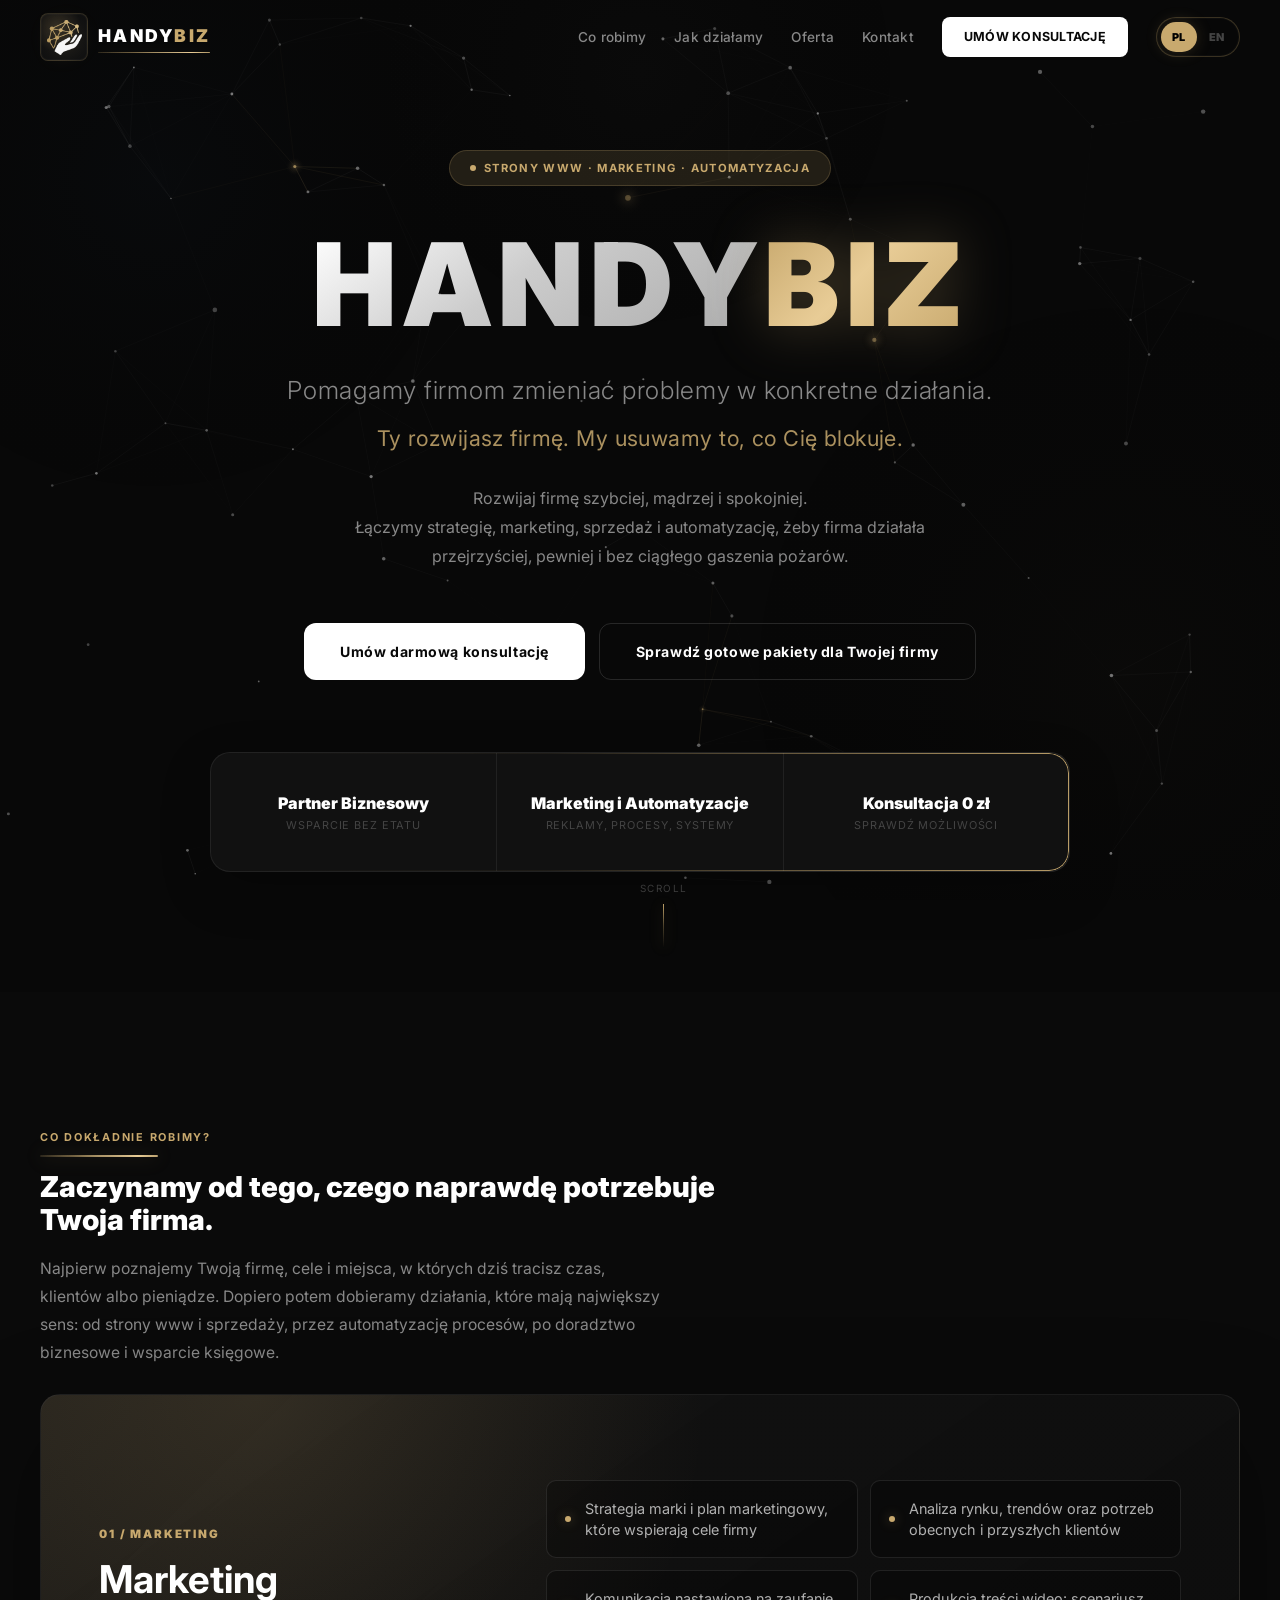
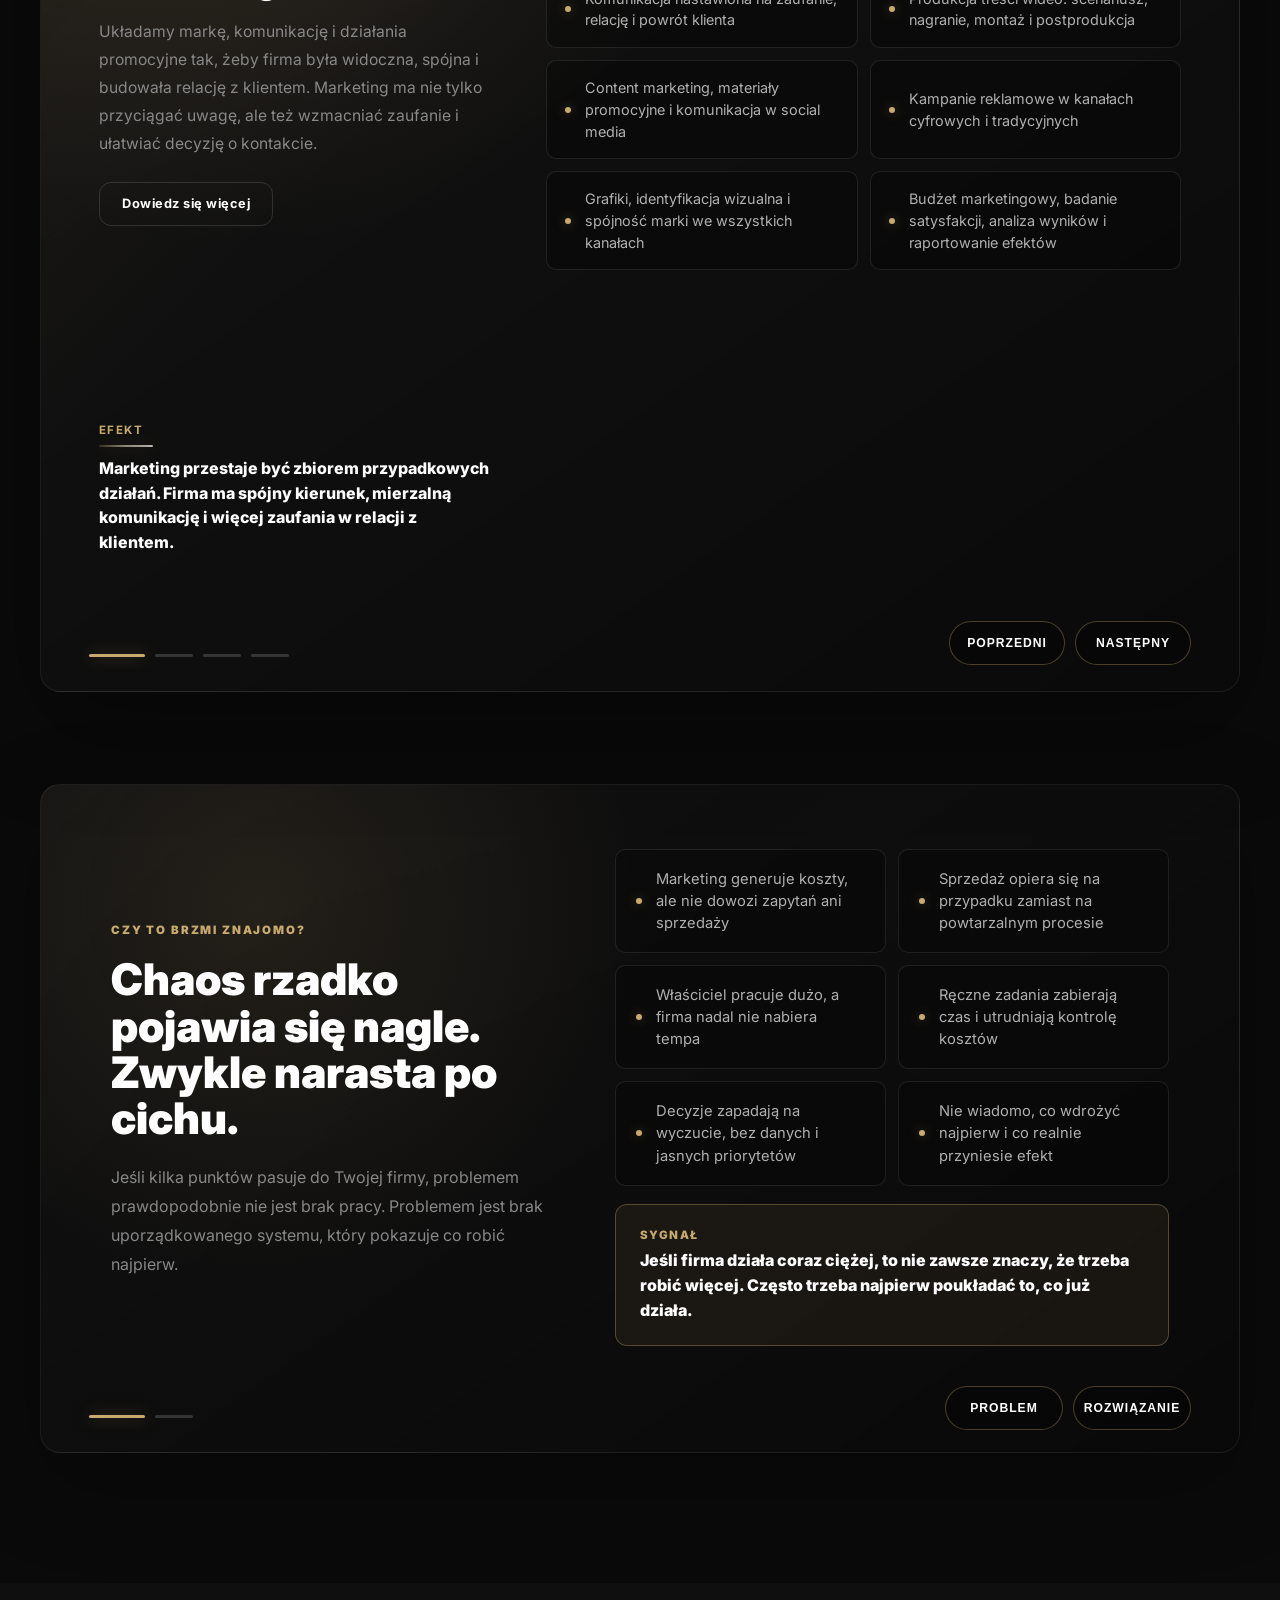
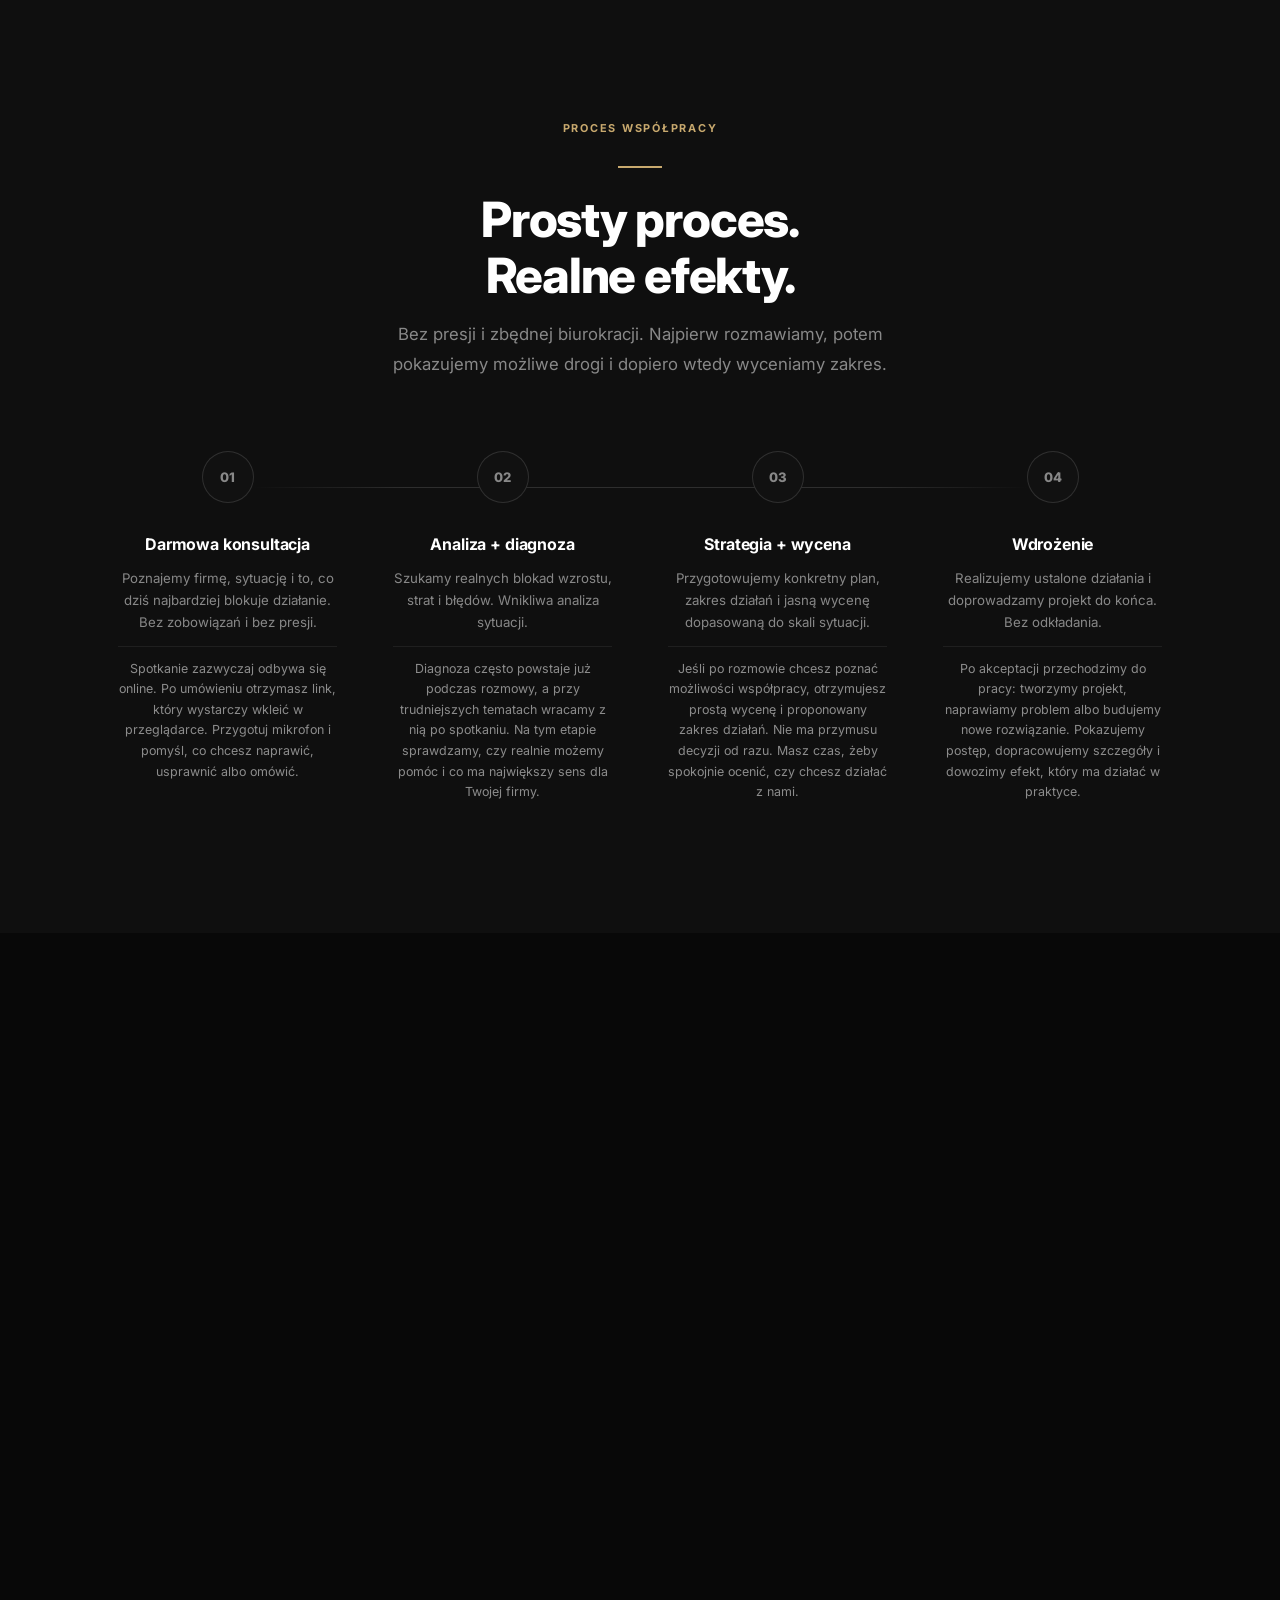
==== index.html @ 11045066 "feat: Handy Basic — wyróżnienie domeny, opis 5 lat, swipe hint na mobile - Badge 'Domena i hosting w" ====
<!DOCTYPE html>
<html lang="pl">
<head>
  <meta charset="UTF-8">
  <meta name="viewport" content="width=device-width, initial-scale=1.0">

  <!-- ── PRIMARY META ── -->
  <title>HANDYBIZ — Consulting, marketing i automatyzacja dla firm</title>
  <meta name="description" content="HANDYBIZ pomaga firmom rozwijać biznes szybciej, mądrzej i spokojniej. Diagnoza, strategia, marketing, sprzedaż i automatyzacja procesów. Pierwsza konsultacja bezpłatna.">
  <meta name="keywords" content="consulting, doradztwo biznesowe, marketing, automatyzacja, sprzedaż, strategia, partner biznesowy, strony www, wsparcie firm, HandyBiz">
  <meta name="author" content="HANDYBIZ">
  <meta name="robots" content="index, follow, max-image-preview:large, max-snippet:-1, max-video-preview:-1">
  <meta name="googlebot" content="index, follow">
  <meta name="theme-color" content="#080808">
  <meta name="color-scheme" content="dark">
  <meta name="format-detection" content="telephone=no">

  <link rel="canonical" href="https://handybiz.pl/">

  <!-- ── FAVICON ── -->
  <link rel="icon" type="image/png" href="favicon.png">
  <link rel="apple-touch-icon" href="favicon.png">
  <link rel="shortcut icon" href="favicon.png">

  <!-- ── OPEN GRAPH (Facebook, LinkedIn, WhatsApp) ── -->
  <meta property="og:type" content="website">
  <meta property="og:site_name" content="HANDYBIZ">
  <meta property="og:locale" content="pl_PL">
  <meta property="og:url" content="https://handybiz.pl/">
  <meta property="og:title" content="HANDYBIZ — Consulting, marketing i automatyzacja dla firm">
  <meta property="og:description" content="Pomagamy firmom zmieniać problemy w konkretne działania. Diagnoza, strategia, marketing, sprzedaż i automatyzacja. Pierwsza konsultacja bezpłatna.">
  <meta property="og:image" content="https://www.handybiz.pl/og-image.png">
  <meta property="og:image:alt" content="HANDYBIZ — partner w rozwoju Twojej firmy">
  <meta property="og:image:width" content="1200">
  <meta property="og:image:height" content="630">

  <!-- ── TWITTER / X ── -->
  <meta name="twitter:card" content="summary_large_image">
  <meta name="twitter:title" content="HANDYBIZ — Consulting, marketing i automatyzacja dla firm">
  <meta name="twitter:description" content="Pomagamy firmom zmieniać problemy w konkretne działania. Pierwsza konsultacja bezpłatna.">
  <meta name="twitter:image" content="https://www.handybiz.pl/og-image.png">
  <meta name="twitter:image:alt" content="HANDYBIZ — partner w rozwoju Twojej firmy">

  <!-- ── FONTS ── -->
  <link rel="preconnect" href="https://fonts.googleapis.com">
  <link rel="preconnect" href="https://fonts.gstatic.com" crossorigin>
  <link href="https://fonts.googleapis.com/css2?family=Inter:wght@300;400;500;600;700;800;900&display=swap" rel="stylesheet">

  <!-- ── STRUCTURED DATA: Organization ── -->
  <script type="application/ld+json">
  {
    "@context": "https://schema.org",
    "@type": "Organization",
    "name": "HANDYBIZ",
    "alternateName": "HandyBiz",
    "url": "https://handybiz.pl/",
    "logo": "https://handybiz.pl/handybiz-mark-cut.png",
    "description": "HANDYBIZ pomaga firmom rozwijać biznes szybciej, mądrzej i spokojniej poprzez diagnozę, strategię, marketing, sprzedaż i automatyzację procesów.",
    "email": "hello@handybiz.pl",
    "areaServed": "PL",
    "sameAs": [
      "https://www.facebook.com/handybizpl",
      "https://www.instagram.com/handybiz.pl/"
    ],
    "contactPoint": {
      "@type": "ContactPoint",
      "email": "hello@handybiz.pl",
      "contactType": "customer support",
      "availableLanguage": ["Polish"]
    }
  }
  </script>

  <!-- ── STRUCTURED DATA: ProfessionalService ── -->
  <script type="application/ld+json">
  {
    "@context": "https://schema.org",
    "@type": "ProfessionalService",
    "name": "HANDYBIZ",
    "image": "https://handybiz.pl/handybiz-mark-cut.png",
    "url": "https://handybiz.pl/",
    "email": "hello@handybiz.pl",
    "priceRange": "$$",
    "areaServed": {
      "@type": "Country",
      "name": "Polska"
    },
    "hasOfferCatalog": {
      "@type": "OfferCatalog",
      "name": "Usługi HANDYBIZ",
      "itemListElement": [
        { "@type": "Offer", "itemOffered": { "@type": "Service", "name": "Doradztwo biznesowe i start firmy" } },
        { "@type": "Offer", "itemOffered": { "@type": "Service", "name": "Marketing, marka i komunikacja" } },
        { "@type": "Offer", "itemOffered": { "@type": "Service", "name": "Automatyzacja procesów i systemy" } },
        { "@type": "Offer", "itemOffered": { "@type": "Service", "name": "Partner Biznesowy — stała współpraca" } },
        { "@type": "Offer", "itemOffered": { "@type": "Service", "name": "Strony www i pakiety techniczne" } }
      ]
    }
  }
  </script>

  <!-- ── STRUCTURED DATA: WebSite (sitelinks searchbox) ── -->
  <script type="application/ld+json">
  {
    "@context": "https://schema.org",
    "@type": "WebSite",
    "name": "HANDYBIZ",
    "url": "https://handybiz.pl/",
    "inLanguage": "pl-PL"
  }
  </script>
  <style>
    *, *::before, *::after { box-sizing: border-box; margin: 0; padding: 0; }

    :root {
      --bg:            #080808;
      --bg-1:          #0a0a0a;
      --bg-2:          #0f0f0f;
      --bg-card:       #111111;
      --bg-card-h:     #161616;
      --border:        rgba(255,255,255,0.07);
      --border-h:      rgba(255,255,255,0.13);
      --text:          #ffffff;
      --muted:         #888888;
      --dim:           #444444;
      --accent:        #c8a96e;
      --accent-d:      rgba(200,169,110,0.14);
      --accent-g:      rgba(200,169,110,0.07);
      --accent-b:      rgba(200,169,110,0.4);
      --r:             12px;
      --r-lg:          20px;
      --ease:          cubic-bezier(0.4,0,0.2,1);
      --t:             0.3s cubic-bezier(0.4,0,0.2,1);
    }
    html { scroll-behavior: smooth; }

    /* ── SCROLLBAR — ukryty (scroll nadal działa) ── */
    ::-webkit-scrollbar { width: 0; height: 0; }
    * { scrollbar-width: none; }

    body {
      font-family: 'Inter', system-ui, sans-serif;
      background: var(--bg);
      color: var(--text);
      line-height: 1.65;
      overflow-x: hidden;
      -webkit-font-smoothing: antialiased;
      -moz-osx-font-smoothing: grayscale;
      word-wrap: break-word;
      overflow-wrap: break-word;
      transition: background var(--t), color var(--t);
    }
    img, svg, video { max-width: 100%; height: auto; }

    #canvas-bg {
      position: fixed;
      inset: 0;
      z-index: 0;
      pointer-events: none;
    }

    .wrapper { position: relative; z-index: 1; }

    .container {
      max-width: 1180px;
      margin: 0 auto;
      padding: 0 40px;
    }

    section { padding: 130px 0; }
    @supports (content-visibility: auto) {
      .problems,
      .process,
      .offer,
      .effects,
      .finalcta,
      .contact,
      footer {
        content-visibility: auto;
        contain-intrinsic-size: 900px;
      }
    }
    @media (prefers-reduced-motion: reduce) {
      *,
      *::before,
      *::after {
        animation-duration: 0.01ms !important;
        animation-iteration-count: 1 !important;
        scroll-behavior: auto !important;
        transition-duration: 0.01ms !important;
      }
    }

    /* ── NAV ── */
    nav {
      position: fixed;
      inset: 0 0 auto;
      z-index: 200;
      height: 74px;
      display: flex;
      align-items: center;
      justify-content: flex-start;
      gap: 18px;
      padding: 0 40px;
      transition: var(--t);
    }
    nav.scrolled {
      background: rgba(8,8,8,0.92);
      backdrop-filter: blur(24px) saturate(1.5);
      border-bottom: 1px solid var(--border);
    }

    .nav-logo {
      display: inline-flex;
      align-items: center;
      gap: 10px;
      text-decoration: none;
      font-size: 1.1rem;
      font-weight: 900;
      letter-spacing: 0;
      text-transform: uppercase;
      overflow: visible;
    }
    .nav-logo-text {
      display: inline-flex;
      align-items: baseline;
      gap: 0;
      letter-spacing: 0.13em;
      position: relative;
      padding-bottom: 3px;
      overflow: hidden;
    }
    .nav-logo-text::after {
      content: '';
      position: absolute;
      left: 0;
      right: 0;
      bottom: 0;
      height: 1.5px;
      border-radius: 999px;
      background:
        linear-gradient(90deg, transparent 0%, rgba(200,169,110,0.34) 18%, #e8cc96 46%, rgba(200,169,110,0.72) 58%, transparent 82%),
        linear-gradient(90deg, rgba(200,169,110,0.2), rgba(200,169,110,0.42), rgba(200,169,110,0.2));
      background-size: 180% 100%, 100% 100%;
      box-shadow: 0 0 14px rgba(200,169,110,0.34);
      animation: navGoldFlow 2.4s linear infinite;
    }
    .nav-logo-icon {
      width: 48px;
      height: 48px;
      display: inline-grid;
      place-items: center;
      flex: 0 0 auto;
      border: 1px solid rgba(200,169,110,0.18);
      border-radius: 8px;
      background:
        radial-gradient(circle at 34% 28%, rgba(200,169,110,0.18), transparent 54%),
        rgba(255,255,255,0.035);
      box-shadow: inset 0 0 0 1px rgba(255,255,255,0.025);
      perspective: 420px;
    }
    .nav-logo-mark {
      width: 39px;
      height: 39px;
      object-fit: contain;
      transform-origin: center;
      transform-style: preserve-3d;
      animation: logoGlobeSpin 3.8s 0.25s linear infinite;
      filter: drop-shadow(0 0 10px rgba(200,169,110,0.22));
      will-change: transform;
    }
    .logo-handy {
      display: inline-block;
      color: var(--text);
      opacity: 0;
      transform: translateX(-10px);
      animation: logoIn 0.55s 0.1s cubic-bezier(0.22,1,0.36,1) forwards;
    }
    .logo-biz {
      display: inline-block;
      color: var(--accent);
      opacity: 0;
      transform: translateX(-8px);
      animation: logoIn 0.55s 0.52s cubic-bezier(0.22,1,0.36,1) forwards;
    }
    @keyframes logoIn { to { opacity:1; transform:translateX(0); } }
    @keyframes logoGlobeSpin {
      from { transform: rotateY(0deg); }
      to { transform: rotateY(360deg); }
    }
    @keyframes navGoldFlow {
      from { background-position: -120% 0, 0 0; }
      to { background-position: 120% 0, 0 0; }
    }

    .nav-links {
      display: flex;
      align-items: center;
      gap: 28px;
      list-style: none;
      margin-left: auto;
    }
    .nav-links li {
      opacity: 0;
      transform: translateY(-8px);
      animation: navItemIn 0.55s cubic-bezier(0.22,1,0.36,1) forwards;
    }
    .nav-links li:nth-child(1) { animation-delay: 0.2s; }
    .nav-links li:nth-child(2) { animation-delay: 0.3s; }
    .nav-links li:nth-child(3) { animation-delay: 0.4s; }
    .nav-links li:nth-child(4) { animation-delay: 0.5s; }
    .nav-links li:nth-child(5) { animation-delay: 0.6s; }
    .nav-links a {
      color: var(--muted);
      text-decoration: none;
      font-size: 0.85rem;
      font-weight: 500;
      letter-spacing: 0.02em;
      display: inline-flex;
      align-items: center;
      min-height: 40px;
      position: relative;
      transition: color var(--t), transform var(--t);
    }
    .nav-links a::after {
      content: '';
      position: absolute;
      left: 50%;
      right: 50%;
      bottom: 3px;
      height: 1px;
      border-radius: 999px;
      background: linear-gradient(90deg, transparent, var(--accent), #e8cc96, transparent);
      box-shadow: 0 0 12px rgba(200,169,110,0.32);
      opacity: 0;
      transition: left var(--t), right var(--t), opacity var(--t);
    }
    .nav-links a:hover {
      color: var(--text);
      transform: translateY(-1px);
    }
    .nav-links a:hover::after {
      left: 0;
      right: 0;
      opacity: 1;
    }
    .nav-cta {
      background: var(--text) !important;
      color: var(--bg) !important;
      padding: 10px 22px !important;
      border-radius: 8px !important;
      font-weight: 700 !important;
      font-size: 0.78rem !important;
      letter-spacing: 0.05em;
      text-transform: uppercase;
    }
    .nav-cta:hover {
      background: var(--accent) !important;
      color: #000 !important;
      transform: translateY(-1px);
    }
    .nav-cta::after { display: none; }
    .lang-switch {
      display: inline-flex;
      align-items: center;
      gap: 2px;
      margin-left: 10px;
      padding: 4px;
      border: 1px solid rgba(200,169,110,0.26);
      border-radius: 999px;
      background: rgba(8,8,8,0.62);
      box-shadow: inset 0 0 0 1px rgba(255,255,255,0.025);
    }
    .lang-switch button {
      min-width: 36px;
      height: 30px;
      border: 0;
      border-radius: 999px;
      background: transparent;
      color: var(--dim);
      font-family: inherit;
      font-size: 0.68rem;
      font-weight: 900;
      letter-spacing: 0.08em;
      cursor: pointer;
      transition: color var(--t), background var(--t), box-shadow var(--t);
    }
    .lang-switch button.active {
      background: var(--accent);
      color: #000;
      box-shadow: 0 0 16px rgba(200,169,110,0.22);
    }
    .lang-switch button:hover:not(.active) { color: var(--text); }
    html[lang="en"] .nav-links {
      gap: 22px;
    }
    html[lang="en"] .nav-links a {
      font-size: 0.8rem;
    }
    html[lang="en"] .nav-cta {
      padding-left: 18px !important;
      padding-right: 18px !important;
    }
    html[lang="en"] .bp-tier-list li,
    html[lang="en"] .service-points li,
    html[lang="en"] .oblock-list li {
      font-size: 0.7rem;
      line-height: 1.46;
    }
    @keyframes navItemIn {
      to { opacity: 1; transform: translateY(0); }
    }

    .burger { display:none; flex-direction:column; gap:5px; cursor:pointer; }
    .burger span { display:block; width:24px; height:2px; background:var(--text); border-radius:2px; transition:var(--t); }

    .mob-nav {
      display:none;
      position:fixed;
      top:74px; left:0; right:0;
      background:rgba(8,8,8,0.97);
      backdrop-filter:blur(24px);
      border-bottom:1px solid var(--border);
      z-index:199;
      padding:28px 40px;
      flex-direction:column;
      gap:0;
    }
    .mob-nav.open { display:flex; }
    .mob-nav a {
      color:var(--muted);
      text-decoration:none;
      font-size:1rem;
      font-weight:500;
      padding:14px 0;
      border-bottom:1px solid var(--border);
      transition:color var(--t);
    }
    .mob-nav a:last-child { border-bottom:none; }
    .mob-nav a:hover { color:var(--text); }

    /* ── BUTTONS ── */
    .btn {
      display: inline-flex;
      align-items: center;
      gap: 8px;
      padding: 16px 36px;
      border-radius: var(--r);
      font-family: inherit;
      font-size: 0.88rem;
      font-weight: 700;
      letter-spacing: 0.04em;
      cursor: pointer;
      text-decoration: none;
      border: none;
      transition: all var(--t);
      white-space: nowrap;
    }
    .btn-primary {
      background: var(--text);
      color: var(--bg);
    }
    .btn-primary:hover {
      background: var(--accent);
      transform: translateY(-2px);
      box-shadow: 0 16px 48px rgba(200,169,110,0.22);
    }
    .btn-ghost {
      background: transparent;
      color: var(--text);
      border: 1px solid var(--border-h);
    }
    .btn-ghost:hover {
      border-color: rgba(255,255,255,0.25);
      background: rgba(255,255,255,0.04);
      transform: translateY(-2px);
    }
    .btn-accent {
      background: var(--accent);
      color: #000;
    }
    .btn-accent:hover {
      background: #d9bc86;
      transform: translateY(-2px);
      box-shadow: 0 16px 48px rgba(200,169,110,0.28);
    }
    .btn-sm { padding: 12px 24px; font-size: 0.8rem; }

    /* ── TYPOGRAPHY HELPERS ── */
    .label {
      display: inline-block;
      font-size: 0.68rem;
      font-weight: 700;
      letter-spacing: 0.16em;
      text-transform: uppercase;
      color: var(--accent);
      margin-bottom: 14px;
    }
    .divider {
      width: 44px;
      height: 2px;
      background: var(--accent);
      margin-bottom: 24px;
    }
    h2.title {
      font-size: clamp(1.9rem, 3.8vw, 3.1rem);
      font-weight: 800;
      letter-spacing: -0.025em;
      line-height: 1.15;
      margin-bottom: 20px;
    }
    .sub {
      font-size: 1.05rem;
      color: var(--muted);
      line-height: 1.78;
      max-width: 580px;
    }

    /* ── REVEAL ── */
    .reveal {
      opacity: 0;
      transform: translateY(30px);
      transition: opacity 0.75s var(--ease), transform 0.75s var(--ease);
    }
    .reveal.in { opacity:1; transform:translateY(0); }
    .d1 { transition-delay: 0.1s; }
    .d2 { transition-delay: 0.2s; }
    .d3 { transition-delay: 0.3s; }
    .d4 { transition-delay: 0.4s; }
    .d5 { transition-delay: 0.5s; }

    /* ── HERO ── */
    .hero {
      min-height: 100vh;
      display: flex;
      align-items: center;
      justify-content: center;
      text-align: center;
      padding: 150px 40px 120px;
      position: relative;
    }
    .hero-content { max-width: 860px; position: relative; z-index: 3; }

    .hero-brand-group {
      position: relative;
      display: inline-block;
      transform-origin: center;
      animation: heroBrandIntro 1.45s 0.08s cubic-bezier(0.22,1,0.36,1) both;
    }

    .hero-welcome {
      position: absolute;
      left: 50%;
      bottom: calc(100% + 18px);
      z-index: 2;
      font-family: inherit;
      font-size: clamp(1.55rem, 4.2vw, 4.4rem);
      font-weight: 900;
      line-height: 1;
      letter-spacing: 0.06em;
      text-transform: uppercase;
      color: rgba(255,255,255,0.94);
      text-rendering: geometricPrecision;
      -webkit-font-smoothing: antialiased;
      transform: translateX(-50%);
      animation: welcomeIntro 1.35s 0.08s ease-in-out both;
      pointer-events: none;
      white-space: nowrap;
      max-width: 92vw;
      text-align: center;
      will-change: opacity;
    }
    .hero-badge {
      display: inline-flex;
      align-items: center;
      gap: 8px;
      background: var(--accent-d);
      border: 1px solid rgba(200,169,110,0.22);
      color: var(--accent);
      font-size: 0.7rem;
      font-weight: 700;
      letter-spacing: 0.12em;
      text-transform: uppercase;
      padding: 8px 20px;
      border-radius: 100px;
      margin-bottom: 44px;
      opacity: 0;
      animation: cinematicIn 0.5s 1.65s ease forwards;
    }
    .hero-badge::before {
      content:'';
      width:6px; height:6px;
      background:var(--accent);
      border-radius:50%;
      animation:pulse 2s infinite;
    }
    @keyframes pulse { 0%,100%{opacity:1;transform:scale(1)} 50%{opacity:0.4;transform:scale(1.5)} }

    .hero-brand {
      font-size: clamp(3rem, 9vw, 9.5rem);
      font-weight: 900;
      letter-spacing: 0.06em;
      text-transform: uppercase;
      line-height: 0.95;
      margin-bottom: 30px;
      display: flex;
      align-items: baseline;
      justify-content: center;
      position: relative;
      white-space: nowrap;
      text-rendering: geometricPrecision;
      -webkit-font-smoothing: antialiased;
      backface-visibility: hidden;
    }
    .hero-brand::after {
      content: '';
      position: absolute;
      left: 50%;
      bottom: -22px;
      width: min(78%, 760px);
      height: 3px;
      border-radius: 999px;
      background: linear-gradient(90deg, transparent, var(--accent), #e8cc96, var(--accent), transparent);
      box-shadow: 0 0 22px rgba(200,169,110,0.42);
      transform: translateX(-50%) scaleX(0);
      transform-origin: center;
      opacity: 0;
      animation: heroGoldUnderline 1.25s 0.5s cubic-bezier(0.22,1,0.36,1) both;
    }

    .hero-brand .hb-handy {
      display: inline-block;
      background: linear-gradient(145deg, #fff 0%, #ccc 45%, #aaa 100%);
      -webkit-background-clip: text;
      -webkit-text-fill-color: transparent;
      background-clip: text;
      opacity: 0;
      transform: translateX(-10px);
      animation: logoIn 0.42s 0.12s cubic-bezier(0.22,1,0.36,1) forwards;
    }

    .hero-brand .hb-biz {
      display: inline-block;
      background: linear-gradient(135deg, #c8a96e 0%, #e8cc96 45%, #c8a96e 100%);
      -webkit-background-clip: text;
      -webkit-text-fill-color: transparent;
      background-clip: text;
      opacity: 0;
      transform: translateX(-8px);
      animation: logoIn 0.42s 0.42s cubic-bezier(0.22,1,0.36,1) forwards;
      filter: drop-shadow(0 0 28px rgba(200,169,110,0.3));
    }

    @keyframes heroBrandIntro {
      0%, 58% {
        transform: translateY(24vh) scale(1.18);
      }
      100% {
        transform: translateY(0) scale(1);
      }
    }

    @keyframes welcomeIntro {
      0% {
        opacity: 0;
        transform: translateX(-50%);
      }
      18%, 68% {
        opacity: 1;
        transform: translateX(-50%);
      }
      100% {
        opacity: 0;
        transform: translateX(-50%);
      }
    }
    @keyframes heroGoldUnderline {
      0% {
        opacity: 0;
        transform: translateX(-50%) scaleX(0);
      }
      22%, 64% {
        opacity: 1;
        transform: translateX(-50%) scaleX(1);
      }
      100% {
        opacity: 0;
        transform: translateX(-50%) scaleX(0.86);
      }
    }

    .hero-motto {
      font-size: clamp(1rem, 2.2vw, 1.55rem);
      font-weight: 300;
      color: var(--muted);
      letter-spacing: 0.03em;
      margin-bottom: 10px;
      opacity: 0;
      animation: cinematicIn 0.52s 2.05s ease forwards;
    }
    .hero-motto-2 {
      font-size: clamp(0.95rem, 1.9vw, 1.35rem);
      font-weight: 400;
      color: rgba(200,169,110,0.85);
      letter-spacing: 0.02em;
      margin-bottom: 28px;
      opacity: 0;
      animation: cinematicIn 0.52s 2.55s ease forwards;
    }

    .hero-desc {
      max-width: 580px;
      margin: 0 auto 52px;
      font-size: 1rem;
      color: var(--muted);
      line-height: 1.8;
      opacity: 0;
      animation: cinematicIn 0.56s 3.05s ease forwards;
    }

    .hero-actions {
      display: flex;
      gap: 14px;
      justify-content: center;
      flex-wrap: wrap;
    }
    .hero-actions .btn {
      opacity: 0;
      transform: translateY(18px);
      animation: cinematicIn 0.52s ease forwards;
    }
    .hero-actions .btn:nth-child(1) { animation-delay: 3.65s; }
    .hero-actions .btn:nth-child(2) { animation-delay: 3.88s; }

    .hero-stats {
      display: flex;
      justify-content: center;
      align-items: center;
      gap: 0;
      margin-top: 72px;
      opacity: 0;
      animation: cinematicIn 0.55s 4.2s ease forwards;
      background: var(--bg-card);
      border: 1px solid var(--border);
      border-radius: var(--r-lg);
      overflow: hidden;
      width: min(1040px, 100%);
      max-width: calc(100vw - 80px);
      margin-left: auto;
      margin-right: auto;
      position: relative;
      box-shadow: 0 18px 50px rgba(0,0,0,0.22);
    }
    .hero-stats::before {
      content: '';
      position: absolute;
      inset: 0;
      border-radius: inherit;
      padding: 1px;
      background: linear-gradient(90deg, transparent 0%, rgba(200,169,110,0.08) 18%, var(--accent) 48%, #e8cc96 55%, rgba(200,169,110,0.08) 78%, transparent 100%);
      background-size: 220% 100%;
      animation: statsGoldFlow 3.8s linear infinite;
      pointer-events: none;
      -webkit-mask: linear-gradient(#000 0 0) content-box, linear-gradient(#000 0 0);
      -webkit-mask-composite: xor;
      mask-composite: exclude;
    }
    .hero-stats::after {
      content: '';
      position: absolute;
      top: 0;
      bottom: 0;
      width: 30%;
      left: -34%;
      background: linear-gradient(90deg, transparent, rgba(200,169,110,0.08), transparent);
      animation: statsSoftSweep 4.6s ease-in-out infinite;
      pointer-events: none;
    }
    .hero-stat {
      flex: 1;
      min-height: 118px;
      padding: 30px 28px 26px;
      text-align: center;
      border-right: 1px solid var(--border);
      color: inherit;
      text-decoration: none;
      opacity: 0;
      transform: translateY(16px);
      animation: cinematicIn 0.5s ease forwards;
      display: flex;
      flex-direction: column;
      align-items: center;
      justify-content: center;
      position: relative;
      z-index: 1;
      transition: background var(--t), transform var(--t), box-shadow var(--t);
    }
    .hero-stat:hover {
      background: rgba(200,169,110,0.055);
      box-shadow: inset 0 0 32px rgba(200,169,110,0.06);
    }
    .hero-stat:nth-child(1) { animation-delay: 4.5s; }
    .hero-stat:nth-child(2) { animation-delay: 4.72s; }
    .hero-stat:nth-child(3) { animation-delay: 4.94s; }
    .hero-stat:last-child { border-right: none; }
    .hero-stat-val {
      font-size: clamp(0.98rem, 1.25vw, 1.22rem);
      font-weight: 900;
      letter-spacing: 0;
      color: var(--text);
      line-height: 1.2;
      display: flex;
      align-items: center;
      justify-content: center;
      min-height: 1.25em;
      white-space: nowrap;
    }
    .hero-stat-lbl {
      font-size: 0.68rem;
      color: var(--dim);
      letter-spacing: 0.08em;
      text-transform: uppercase;
      margin-top: 4px;
      display: block;
    }
    @keyframes statsGoldFlow {
      from { background-position: -120% 0; }
      to { background-position: 120% 0; }
    }
    @keyframes statsSoftSweep {
      0%, 18% { left: -34%; opacity: 0; }
      42% { opacity: 1; }
      72%, 100% { left: 104%; opacity: 0; }
    }

    .hero-scroll {
      position: absolute;
      bottom: 44px;
      left: 50%;
      transform: translateX(-50%);
      display: flex;
      flex-direction: column;
      align-items: center;
      gap: 8px;
      opacity: 0;
      animation: fadeUp 0.8s 1.5s ease forwards;
    }
    .hero-scroll span {
      font-size: 0.62rem;
      letter-spacing: 0.14em;
      text-transform: uppercase;
      color: var(--dim);
    }
    .scroll-line {
      width: 1px;
      height: 44px;
      background: linear-gradient(to bottom, var(--accent), rgba(200,169,110,0.35), transparent);
      box-shadow: 0 0 14px rgba(200,169,110,0.38);
      animation: scrollAnim 2.2s infinite;
    }
    @keyframes scrollAnim { 0%,100%{opacity:0.3} 50%{opacity:1} }
    @keyframes fadeUp { from{opacity:0;transform:translateY(22px)} to{opacity:1;transform:translateY(0)} }
    @keyframes cinematicIn {
      from { opacity: 0; transform: translateY(18px); filter: blur(8px); }
      to { opacity: 1; transform: translateY(0); filter: blur(0); }
    }

    /* ── PROBLEMS ── */
    .problems { background: var(--bg-1); }
    .problems .container { max-width: 1380px; }

    .problems-head { max-width: 720px; margin: 92px 0 60px; }
    .problems-head h2 { margin-bottom: 16px; }

    .problems-grid {
      display: grid;
      grid-template-columns: repeat(2, 1fr);
      gap: 12px;
      margin-bottom: 48px;
    }

    .service-showcase {
      width: 100%;
      margin: 0 auto 82px;
    }
    .service-showcase-head {
      display: block;
      max-width: 860px;
      margin-bottom: 26px;
    }
    .service-label-line {
      position: relative;
      display: inline-block;
      padding-bottom: 10px;
      margin-bottom: 14px;
    }
    .service-label-line::after {
      content: '';
      position: absolute;
      left: 0;
      bottom: 0;
      width: 118px;
      height: 2px;
      border-radius: 999px;
      background:
        linear-gradient(90deg, transparent 0%, rgba(200,169,110,0.3) 16%, #e8cc96 46%, rgba(200,169,110,0.72) 62%, transparent 86%),
        linear-gradient(90deg, rgba(200,169,110,0.18), rgba(200,169,110,0.5), rgba(200,169,110,0.18));
      background-size: 180% 100%, 100% 100%;
      box-shadow: 0 0 18px rgba(200,169,110,0.34);
      animation: serviceLabelPulse 2.2s ease-in-out infinite, navGoldFlow 2.4s linear infinite;
    }
    @keyframes serviceLabelPulse {
      0%, 100% { opacity: 0.62; transform: scaleX(0.72); transform-origin: left center; }
      50% { opacity: 1; transform: scaleX(1); transform-origin: left center; }
    }
    .service-showcase-title {
      max-width: 760px;
      font-size: clamp(1.75rem, 2.25vw, 2.75rem);
      font-weight: 850;
      line-height: 1.14;
      letter-spacing: 0;
      color: var(--text);
    }
    .service-showcase-sub {
      max-width: 620px;
      margin-top: 18px;
      color: var(--muted);
      font-size: 0.98rem;
      line-height: 1.8;
    }
    .service-slider {
      position: relative;
      overflow: hidden;
      touch-action: pan-y;
      border: 1px solid var(--border);
      border-radius: var(--r-lg);
      background:
        linear-gradient(135deg, rgba(200,169,110,0.08), transparent 32%),
        linear-gradient(145deg, rgba(255,255,255,0.038), rgba(10,10,10,0.98));
      box-shadow: 0 34px 100px rgba(0,0,0,0.34);
    }
    .service-slider::before {
      content: '';
      position: absolute;
      inset: 0;
      background: radial-gradient(circle at 18% 0%, rgba(200,169,110,0.13), transparent 34%);
      pointer-events: none;
    }
    .service-track {
      display: flex;
      width: 400%;
      transition: transform 0.7s cubic-bezier(0.22,1,0.36,1);
      position: relative;
      z-index: 1;
    }
    .service-card {
      width: calc(100% / 4);
      min-height: 540px;
      padding: 54px 58px 104px;
      display: grid;
      grid-template-columns: minmax(0, 0.62fr) minmax(0, 1fr);
      gap: 54px;
      align-items: center;
    }
    .service-num {
      font-size: 0.72rem;
      font-weight: 900;
      letter-spacing: 0.16em;
      text-transform: uppercase;
      color: var(--accent);
      margin-bottom: 16px;
    }
    .service-card h3 {
      max-width: 460px;
      font-size: clamp(2rem, 3vw, 3.65rem);
      line-height: 1.04;
      letter-spacing: 0;
      margin-bottom: 18px;
      overflow-wrap: normal;
      word-break: keep-all;
      hyphens: none;
    }
    .service-card p {
      max-width: 460px;
      color: var(--muted);
      font-size: 0.98rem;
      line-height: 1.78;
    }
    .service-learn {
      margin-top: 24px;
      min-height: 44px;
      padding: 0 22px;
    }
    .service-points {
      list-style: none;
      display: grid;
      grid-template-columns: repeat(2, minmax(0, 1fr));
      gap: 12px;
    }
    .service-points li {
      min-height: 78px;
      display: flex;
      align-items: center;
      gap: 14px;
      padding: 16px 18px;
      background: rgba(0,0,0,0.28);
      border: 1px solid rgba(255,255,255,0.095);
      border-radius: 10px;
      color: rgba(255,255,255,0.68);
      font-size: 0.9rem;
      line-height: 1.5;
    }
    .service-result {
      margin-top: 28px;
      padding: 0;
      border: 0;
      border-radius: 0;
      background: transparent;
      color: var(--text);
      font-size: 1rem;
      font-weight: 800;
      line-height: 1.55;
      box-shadow: none;
      position: relative;
      overflow: hidden;
      max-width: 560px;
    }
    .service-result strong {
      display: inline-block;
      margin-bottom: 16px;
      color: var(--accent);
      font-size: 0.72rem;
      letter-spacing: 0.12em;
      text-transform: uppercase;
      position: relative;
    }
    .service-result strong::after {
      content: '';
      position: absolute;
      left: 0;
      bottom: -7px;
      width: 54px;
      height: 2px;
      border-radius: 99px;
      background:
        linear-gradient(90deg, transparent, rgba(255,255,255,0.72), transparent),
        linear-gradient(90deg, rgba(200,169,110,0.2), var(--accent-b), rgba(200,169,110,0.2));
      background-size: 220% 100%, 100% 100%;
      box-shadow: 0 0 18px rgba(200,169,110,0.32);
      animation: serviceLabelPulse 2.4s ease-in-out infinite, navGoldFlow 2.8s linear infinite;
    }
    .service-result-text {
      display: block;
      max-width: 520px;
    }
    .service-points li::before {
      content: '';
      width: 6px;
      height: 6px;
      border-radius: 50%;
      background: var(--accent);
      box-shadow: 0 0 12px rgba(200,169,110,0.46);
      flex-shrink: 0;
    }
    .service-controls {
      position: absolute;
      left: 48px;
      bottom: 34px;
      z-index: 2;
      display: flex;
      align-items: center;
      gap: 10px;
    }
    .service-dot {
      width: 38px;
      height: 3px;
      border: none;
      border-radius: 999px;
      background: rgba(255,255,255,0.16);
      cursor: pointer;
      transition: var(--t);
    }
    .service-dot.active {
      width: 56px;
      background: var(--accent);
      box-shadow: 0 0 16px rgba(200,169,110,0.38);
    }
    .service-nav-buttons {
      position: absolute;
      right: 48px;
      bottom: 26px;
      z-index: 2;
      display: flex;
      gap: 10px;
    }
    .service-arrow {
      height: 44px;
      min-width: 116px;
      border: 1px solid rgba(200,169,110,0.34);
      border-radius: 999px;
      background: rgba(0,0,0,0.28);
      color: var(--text);
      font-weight: 850;
      font-size: 0.76rem;
      letter-spacing: 0.08em;
      text-transform: uppercase;
      cursor: pointer;
      transition: var(--t);
    }
    .service-arrow:hover {
      border-color: var(--accent);
      color: var(--accent);
      transform: translateY(-2px);
      box-shadow: 0 14px 36px rgba(200,169,110,0.12);
    }
    .service-split {
      display: grid;
      grid-template-columns: repeat(2, minmax(0, 1fr));
      gap: 14px;
    }
    .service-column {
      padding: 22px;
      min-height: 250px;
      border: 1px solid rgba(255,255,255,0.1);
      border-radius: 12px;
      background: rgba(0,0,0,0.24);
    }
    .service-column h4 {
      margin-bottom: 14px;
      color: var(--text);
      font-size: 1.18rem;
      font-weight: 900;
    }
    .service-column ul {
      list-style: none;
      display: grid;
      gap: 10px;
    }
    .service-column li {
      position: relative;
      padding-left: 18px;
      color: rgba(255,255,255,0.68);
      font-size: 0.94rem;
      line-height: 1.5;
    }
    .service-column li::before {
      content: '';
      position: absolute;
      left: 0;
      top: 0.62em;
      width: 5px;
      height: 5px;
      border-radius: 50%;
      background: var(--accent);
    }

    .problems-question {
      font-size: 0.72rem;
      font-weight: 800;
      letter-spacing: 0.16em;
      text-transform: uppercase;
      color: var(--accent);
      margin: 0 0 18px;
    }

    .prob-item {
      display: flex;
      align-items: flex-start;
      gap: 16px;
      padding: 22px 24px;
      background: var(--bg-card);
      border: 1px solid var(--border);
      border-radius: var(--r);
      transition: all var(--t);
      cursor: default;
    }
    .prob-item:hover {
      border-color: var(--border-h);
      background: var(--bg-card-h);
      transform: translateX(4px);
    }
    .prob-dot {
      width: 7px; height: 7px;
      border-radius: 50%;
      background: var(--accent);
      flex-shrink: 0;
      margin-top: 8px;
      opacity: 0.7;
    }
    .prob-text {
      font-size: 0.9rem;
      color: var(--muted);
      line-height: 1.55;
    }

    .problems-close {
      display: inline-block;
      padding: 28px 36px;
      background: var(--bg-card);
      border: 1px solid var(--border);
      border-left: 3px solid var(--accent);
      border-radius: var(--r);
    }
    .problems-close p {
      font-size: 1.15rem;
      font-weight: 600;
      color: var(--text);
    }

    /* ── WHAT WE DO ── */
    .story-slider {
      position: relative;
      overflow: hidden;
      touch-action: pan-y;
      margin-top: 92px;
      border: 1px solid var(--border);
      border-radius: var(--r-lg);
      background:
        radial-gradient(circle at 18% 18%, rgba(200,169,110,0.11), transparent 34%),
        linear-gradient(145deg, rgba(255,255,255,0.032), rgba(9,9,9,0.98));
      box-shadow: 0 30px 90px rgba(0,0,0,0.28);
    }
    .story-track { display: flex; width: 200%; transition: transform 0.75s cubic-bezier(0.22,1,0.36,1); }
    .story-slide {
      width: 50%;
      min-height: 650px;
      padding: 64px 70px 106px;
      display: grid;
      grid-template-columns: minmax(0, 0.78fr) minmax(420px, 1fr);
      gap: 72px;
      align-items: center;
    }
    .story-kicker {
      display: inline-block;
      margin-bottom: 16px;
      color: var(--accent);
      font-size: 0.72rem;
      font-weight: 900;
      letter-spacing: 0.16em;
      text-transform: uppercase;
    }
    .story-title {
      max-width: 640px;
      margin-bottom: 22px;
      color: var(--text);
      font-size: clamp(2.2rem, 3.4vw, 4.15rem);
      font-weight: 900;
      line-height: 1.06;
      letter-spacing: 0;
    }
    .story-copy {
      max-width: 560px;
      color: var(--muted);
      font-size: 1rem;
      line-height: 1.82;
    }
    .story-copy strong { color: var(--text); font-weight: 800; }
    .story-list { display: grid; grid-template-columns: repeat(2, minmax(0, 1fr)); gap: 12px; }
    .story-item {
      min-height: 76px;
      display: flex;
      align-items: center;
      gap: 14px;
      padding: 18px 20px;
      border: 1px solid rgba(255,255,255,0.09);
      border-radius: 10px;
      background: rgba(0,0,0,0.24);
      color: rgba(255,255,255,0.68);
      font-size: 0.92rem;
      line-height: 1.5;
    }
    .story-item::before {
      content: '';
      width: 6px;
      height: 6px;
      border-radius: 50%;
      background: var(--accent);
      box-shadow: 0 0 12px rgba(200,169,110,0.44);
      flex-shrink: 0;
    }
    .story-result {
      margin-top: 18px;
      padding: 22px 24px;
      border: 1px solid rgba(200,169,110,0.34);
      border-radius: 12px;
      background: rgba(200,169,110,0.08);
      color: var(--text);
      font-weight: 850;
      line-height: 1.55;
    }
    .story-result span {
      display: block;
      margin-bottom: 4px;
      color: var(--accent);
      font-size: 0.72rem;
      letter-spacing: 0.12em;
      text-transform: uppercase;
    }
    .story-controls {
      position: absolute;
      left: 48px;
      bottom: 34px;
      display: flex;
      gap: 10px;
      z-index: 2;
    }
    .story-dot {
      width: 38px;
      height: 3px;
      border: none;
      border-radius: 999px;
      background: rgba(255,255,255,0.16);
      cursor: pointer;
      transition: var(--t);
    }
    .story-dot.active {
      width: 56px;
      background: var(--accent);
      box-shadow: 0 0 16px rgba(200,169,110,0.38);
    }
    .story-nav {
      position: absolute;
      right: 48px;
      bottom: 22px;
      display: flex;
      gap: 10px;
      z-index: 2;
    }
    .story-arrow {
      height: 44px;
      min-width: 118px;
      border: 1px solid rgba(200,169,110,0.34);
      border-radius: 999px;
      background: rgba(0,0,0,0.28);
      color: var(--text);
      font-weight: 850;
      font-size: 0.76rem;
      letter-spacing: 0.08em;
      text-transform: uppercase;
      cursor: pointer;
      transition: var(--t);
    }
    .story-arrow:hover { border-color: var(--accent); color: var(--accent); transform: translateY(-2px); }

    .whatwedo { background: var(--bg); }

    .wwd-inner {
      display: grid;
      grid-template-columns: 1fr 1fr;
      gap: 100px;
      align-items: center;
    }
    .wwd-left {}
    .wwd-left h2 { margin-bottom: 24px; }
    .wwd-paragraphs p {
      font-size: 0.95rem;
      color: var(--muted);
      line-height: 1.8;
      margin-bottom: 16px;
    }
    .wwd-paragraphs p:last-child { margin-bottom: 0; }
    .wwd-paragraphs strong { color: var(--text); font-weight: 600; }

    .wwd-right {}
    .wwd-title {
      font-size: 0.68rem;
      font-weight: 700;
      letter-spacing: 0.14em;
      text-transform: uppercase;
      color: var(--dim);
      margin-bottom: 20px;
    }
    .wwd-triggers {
      display: flex;
      flex-direction: column;
      gap: 0;
    }
    .wwd-trigger {
      display: flex;
      align-items: center;
      gap: 14px;
      padding: 16px 20px;
      background: var(--bg-card);
      border: 1px solid var(--border);
      border-bottom: none;
      font-size: 0.9rem;
      color: var(--muted);
      transition: all var(--t);
      cursor: default;
    }
    .wwd-trigger:first-child { border-radius: var(--r) var(--r) 0 0; }
    .wwd-trigger:last-child { border-bottom: 1px solid var(--border); border-radius: 0 0 var(--r) var(--r); }
    .wwd-trigger:hover {
      background: var(--bg-card-h);
      color: var(--text);
      padding-left: 26px;
    }
    .wwd-trigger::before {
      content:'→';
      color: var(--accent);
      font-size: 0.8rem;
      flex-shrink: 0;
    }

    .wwd-conclude {
      margin-top: 28px;
      padding: 22px 24px;
      background: var(--accent-d);
      border: 1px solid var(--accent-b);
      border-radius: var(--r);
      font-size: 0.875rem;
      color: var(--accent);
      font-weight: 600;
      letter-spacing: 0.02em;
      text-align: center;
    }

    /* ── HOW WE WORK ── */
    .how { background: var(--bg-2); }

    .how-head { text-align: center; max-width: 560px; margin: 0 auto 72px; }
    .how-head h2 { margin-bottom: 16px; }

    .steps {
      display: grid;
      grid-template-columns: repeat(4, 1fr);
      gap: 0;
      position: relative;
    }
    .steps::before {
      content:'';
      position:absolute;
      top: 36px;
      left: calc(12.5% + 20px);
      right: calc(12.5% + 20px);
      height: 1px;
      background: linear-gradient(90deg, transparent, var(--border-h) 20%, var(--border-h) 80%, transparent);
    }

    .step {
      padding: 0 28px;
      text-align: center;
      transition: var(--t);
    }
    .step-num {
      width: 52px; height: 52px;
      border-radius: 50%;
      border: 1px solid var(--border-h);
      background: var(--bg-card);
      display: inline-flex;
      align-items: center;
      justify-content: center;
      font-size: 0.82rem;
      font-weight: 800;
      color: var(--muted);
      margin-bottom: 28px;
      transition: all var(--t);
    }
    .step:hover .step-num {
      background: var(--accent-d);
      border-color: var(--accent-b);
      color: var(--accent);
    }
    .step-title {
      font-size: 1rem;
      font-weight: 700;
      margin-bottom: 10px;
      letter-spacing: -0.01em;
    }
    .step-desc {
      font-size: 0.83rem;
      color: var(--muted);
      line-height: 1.65;
    }
    .step-note {
      margin-top: 12px;
      padding-top: 12px;
      border-top: 1px solid rgba(255,255,255,0.07);
      font-size: 0.78rem;
      color: rgba(255,255,255,0.52);
      line-height: 1.65;
    }

    /* ── OFFER BLOCKS ── */
    .offer { background: var(--bg); }

    .offer-head { max-width: 640px; margin-bottom: 80px; }
    .offer-head h2 { margin-bottom: 20px; }

    .offer-blocks { display: flex; flex-direction: column; gap: 28px; }
    #oferta-start { order: 1; }
    #pakiety { order: 2; }
    #oferta-marketing { order: 3; }
    #oferta-automatyzacja { order: 4; }
    #oferta-partner { order: 5; }

    .oblock {
      background: var(--bg-card);
      border: 1px solid var(--border);
      border-radius: var(--r-lg);
      overflow: hidden;
      position: relative;
      transition: border-color var(--t), box-shadow var(--t), transform var(--t);
    }
    .oblock::before {
      content: '';
      position: absolute;
      inset: 0;
      background: radial-gradient(circle at 18% 0%, rgba(200,169,110,0.12), transparent 34%);
      opacity: 0;
      transition: opacity var(--t);
      pointer-events: none;
    }
    .oblock:hover {
      border-color: rgba(200,169,110,0.36);
      box-shadow: 0 26px 80px rgba(200,169,110,0.08);
      transform: translateY(-2px);
    }
    .oblock:hover::before { opacity: 1; }

    .oblock-top {
      padding: 48px 56px 40px;
      border-bottom: 1px solid var(--border);
      display: flex;
      align-items: flex-start;
      gap: 32px;
    }
    .oblock-num {
      font-size: 4rem;
      font-weight: 900;
      color: rgba(255,255,255,0.05);
      line-height: 1;
      flex-shrink: 0;
      letter-spacing: -0.04em;
      margin-top: -8px;
    }
    .oblock-top-content {}
    .oblock-cat {
      font-size: 0.65rem;
      font-weight: 700;
      letter-spacing: 0.16em;
      text-transform: uppercase;
      color: var(--accent);
      margin-bottom: 10px;
    }
    .oblock-headline {
      font-size: clamp(1.3rem, 2.5vw, 1.85rem);
      font-weight: 800;
      letter-spacing: 0;
      line-height: 1.2;
      color: var(--text);
    }

    .oblock-body {
      display: grid;
      grid-template-columns: 1fr 1fr;
      gap: 0;
    }
    .oblock-left {
      padding: 40px 56px;
      border-right: 1px solid var(--border);
    }
    .oblock-desc {
      font-size: 0.9rem;
      color: var(--muted);
      line-height: 1.82;
    }
    .oblock-desc p { margin-bottom: 14px; }
    .oblock-desc p:last-child { margin-bottom: 0; }
    .oblock-desc strong { color: var(--text); font-weight: 600; }
    .oblock-desc em { font-style: normal; color: rgba(200,169,110,0.8); }

    .oblock-right {
      padding: 40px 48px;
    }
    #pakiety .oblock-body { grid-template-columns: minmax(0, 50%) minmax(0, 50%); }
    #pakiety .oblock-left,
    #pakiety .oblock-right {
      min-width: 0;
      width: 100%;
      max-width: 100%;
      box-sizing: border-box;
    }
    #pakiety .oblock-right {
      padding: 40px 48px;
      overflow: hidden;
    }
    .oblock-service-title {
      font-size: 1rem;
      font-weight: 700;
      margin-bottom: 6px;
      letter-spacing: -0.01em;
    }
    .oblock-badge {
      display: inline-flex;
      align-items: center;
      gap: 6px;
      background: var(--accent);
      color: #000;
      font-size: 0.6rem;
      font-weight: 800;
      letter-spacing: 0.1em;
      text-transform: uppercase;
      padding: 4px 11px;
      border-radius: 100px;
      margin-bottom: 16px;
    }
    .oblock-badge::before {
      content:'';
      width:4px; height:4px;
      border-radius:50%;
      background:rgba(0,0,0,0.5);
      animation:pulse 1.8s infinite;
    }
    .oblock-scope-lbl {
      font-size: 0.62rem;
      font-weight: 700;
      letter-spacing: 0.12em;
      text-transform: uppercase;
      color: var(--dim);
      margin: 18px 0 10px;
    }
    .oblock-list {
      list-style: none;
      margin-bottom: 24px;
    }
    .oblock-list li {
      display: flex;
      align-items: flex-start;
      gap: 10px;
      font-size: 0.82rem;
      color: var(--muted);
      padding: 6px 0;
      border-bottom: 1px solid rgba(255,255,255,0.04);
      line-height: 1.45;
    }
    .oblock-list li:last-child { border-bottom: none; }
    .oblock-list li::before {
      content: '·';
      color: var(--accent);
      opacity: 0.65;
      flex-shrink: 0;
      font-size: 0.7rem;
      margin-top: 2px;
    }

    /* Pricing table (Block 1) */
    .price-table { margin-bottom: 28px; }
    .price-row {
      display: flex;
      justify-content: space-between;
      align-items: center;
      padding: 10px 0;
      border-bottom: 1px solid rgba(255,255,255,0.05);
      font-size: 0.83rem;
    }
    .price-row:last-child { border-bottom: none; }
    .price-row-name { color: var(--muted); }
    .price-row-val {
      font-weight: 700;
      color: var(--text);
      letter-spacing: -0.01em;
    }
    .price-row-val.free { color: var(--accent); }

    /* Individual pricing note */
    .price-individual {
      display: inline-flex;
      align-items: center;
      gap: 8px;
      font-size: 0.8rem;
      color: var(--muted);
      background: rgba(255,255,255,0.04);
      border: 1px solid var(--border);
      border-radius: 8px;
      padding: 10px 16px;
      margin-bottom: 24px;
    }
    .price-individual::before { content: '◎'; color: var(--accent); }

    /* Business Partner tiers (Block 4) */
    .bp-tiers {
      display: grid;
      grid-template-columns: repeat(3, 1fr);
      gap: 12px;
      margin-bottom: 16px;
    }
    #pakiety .bp-tiers {
      display: flex;
      gap: 16px;
      overflow-x: auto;
      overscroll-behavior-x: contain;
      touch-action: pan-x pan-y;
      scroll-snap-type: x mandatory;
      scroll-behavior: smooth;
      padding: 0 2px 10px;
      margin-bottom: 18px;
      -webkit-overflow-scrolling: touch;
      width: 100%;
      max-width: 100%;
      margin-left: auto;
      margin-right: auto;
      min-width: 0;
      box-sizing: border-box;
    }
    #pakiety .bp-tiers::-webkit-scrollbar { height: 6px; }
    #pakiety .bp-tiers::-webkit-scrollbar-track { background: rgba(255,255,255,0.04); border-radius: 999px; }
    #pakiety .bp-tiers::-webkit-scrollbar-thumb { background: rgba(200,169,110,0.45); border-radius: 999px; }
    .pkg-slider-wrap {
      position: relative;
      padding: 0 48px;
      min-width: 0;
      width: 100%;
      max-width: 100%;
      box-sizing: border-box;
    }
    .pkg-slider-btn {
      position: absolute;
      top: 50%;
      z-index: 4;
      width: 38px;
      height: 38px;
      border-radius: 8px;
      border: 1px solid rgba(200,169,110,0.42);
      background: rgba(8,8,8,0.82);
      color: var(--accent);
      font-size: 1.4rem;
      font-weight: 900;
      cursor: pointer;
      transform: translateY(-50%);
      transition: background var(--t), color var(--t), border-color var(--t), transform var(--t), box-shadow var(--t);
      box-shadow: 0 14px 34px rgba(0,0,0,0.22);
    }
    .pkg-slider-btn:hover {
      background: var(--accent);
      color: #000;
      border-color: var(--accent);
      transform: translateY(-50%) scale(1.04);
      box-shadow: 0 14px 34px rgba(200,169,110,0.15);
    }
    .pkg-slider-btn.prev { left: 0; }
    .pkg-slider-btn.next { right: 0; }
    .pkg-slider-head {
      display: flex;
      align-items: center;
      margin: 18px 0 12px;
    }
    .pkg-slider-head .oblock-scope-lbl { margin: 0; }
    @media (max-width: 540px) {
      .pkg-slider-btn { display: none; }
      .pkg-slider-wrap { padding: 0; }
    }

    /* Wyróżnienie "Domena i hosting w cenie" */
    .bp-tier-highlight {
      display: inline-flex;
      align-items: center;
      gap: 6px;
      background: rgba(200,169,110,0.12);
      border: 1px solid rgba(200,169,110,0.4);
      color: var(--accent);
      font-size: 0.68rem;
      font-weight: 700;
      letter-spacing: 0.08em;
      text-transform: uppercase;
      padding: 5px 10px;
      border-radius: 100px;
      margin-bottom: 14px;
    }
    .bp-tier-highlight::before {
      content: '★';
      font-size: 0.6rem;
    }

    /* Swipe hint na mobile */
    .pkg-swipe-hint {
      display: none;
    }
    @media (pointer: coarse) {
      .pkg-swipe-hint {
        display: flex;
        align-items: center;
        gap: 8px;
        font-size: 0.72rem;
        color: var(--dim);
        margin-top: 10px;
        padding-left: 2px;
        animation: swipeHintFade 0.4s ease 3.5s forwards;
      }
      .pkg-swipe-hint.hidden { display: none; }
      .pkg-swipe-finger {
        font-size: 1.1rem;
        display: inline-block;
        animation: swipeFinger 1.4s ease-in-out 0.6s 3;
        transform-origin: bottom center;
      }
    }
    @keyframes swipeFinger {
      0%   { transform: translateX(0); opacity: 1; }
      40%  { transform: translateX(-14px); opacity: 1; }
      60%  { transform: translateX(-14px); opacity: 0.4; }
      100% { transform: translateX(0); opacity: 1; }
    }
    @keyframes swipeHintFade {
      to { opacity: 0; pointer-events: none; }
    }
    .bp-tier {
      padding: 22px 18px;
      background: var(--bg);
      border: 1px solid var(--border);
      border-radius: var(--r);
      transition: all var(--t);
      position: relative;
      cursor: pointer;
      overflow: hidden;
    }
    #oferta-partner .bp-tier { cursor: default; }
    #pakiety .bp-tier {
      min-height: 100%;
      flex: 0 0 100%;
      max-width: 100%;
      scroll-snap-align: start;
      padding: 38px 42px;
      border-color: rgba(200,169,110,0.36);
      background:
        radial-gradient(circle at 18% 0%, rgba(200,169,110,0.085), transparent 38%),
        linear-gradient(180deg, rgba(200,169,110,0.038), rgba(8,8,8,0.98) 44%),
        var(--bg);
      animation: packageCardBreath 4.8s ease-in-out infinite;
    }
    #pakiety .bp-tier-list li { font-size: 0.74rem; line-height: 1.45; }
    #pakiety .bp-tier.featured,
    #pakiety .bp-tier.pro-tier {
      border-color: rgba(200,169,110,0.36);
    }
    #pakiety .bp-tier.pro-tier {
      background:
        linear-gradient(180deg, rgba(200,169,110,0.055), rgba(8,8,8,0.98) 42%),
        var(--bg);
    }
    .bp-tier::after {
      content: '';
      position: absolute;
      inset: 0;
      border-radius: inherit;
      background: linear-gradient(135deg, rgba(200,169,110,0.12), transparent 42%, rgba(200,169,110,0.08));
      opacity: 0;
      transition: opacity var(--t);
      pointer-events: none;
    }
    .bp-tier:hover {
      border-color: rgba(200,169,110,0.45);
      transform: translateY(-4px);
      box-shadow: 0 18px 48px rgba(200,169,110,0.12);
    }
    .bp-tier:hover::after { opacity: 1; }
    .bp-tier.selected {
      border-color: rgba(200,169,110,0.68);
      background: rgba(200,169,110,0.08);
      box-shadow: 0 16px 42px rgba(200,169,110,0.14);
    }
    .bp-tier.featured {
      border-color: rgba(200,169,110,0.38);
      background: rgba(200,169,110,0.04);
    }
    .bp-tier.featured::before {
      content:'';
      position:absolute;
      top:0; left:0; right:0;
      height:2px;
      background:linear-gradient(90deg, transparent 10%, var(--accent) 50%, transparent 90%);
      border-radius:var(--r) var(--r) 0 0;
    }
    .bp-tier-badge {
      font-size: 0.55rem;
      font-weight: 800;
      letter-spacing: 0.12em;
      text-transform: uppercase;
      color: var(--accent);
      background: var(--accent-d);
      border: 1px solid rgba(200,169,110,0.22);
      padding: 3px 8px;
      border-radius: 4px;
      display: inline-block;
      margin-bottom: 10px;
    }
    #pakiety .bp-tier-badge {
      display: table;
      margin-bottom: 14px;
    }
    .bp-tier-name {
      font-size: 0.8rem;
      font-weight: 800;
      letter-spacing: 0.08em;
      text-transform: uppercase;
      color: var(--text);
      margin: 2px 0 6px;
    }
    #pakiety .pro-tier .bp-tier-name {
      font-size: clamp(1.2rem, 2vw, 1.65rem);
      letter-spacing: 0.06em;
      margin-bottom: 14px;
      position: relative;
      display: inline-block;
    }
    #pakiety .bp-tier:not(.pro-tier) .bp-tier-name {
      position: relative;
      display: inline-block;
      margin-bottom: 12px;
    }
    #oferta-partner .bp-tier-name {
      position: relative;
      display: inline-block;
      margin-bottom: 12px;
    }
    #pakiety .bp-tier:not(.pro-tier) .bp-tier-name::after {
      content: '';
      position: absolute;
      left: 0;
      right: 0;
      bottom: -5px;
      height: 2px;
      border-radius: 999px;
      background: linear-gradient(90deg, rgba(200,169,110,0.12), var(--accent), rgba(200,169,110,0.34));
      background-size: 180% 100%;
      box-shadow: 0 0 12px rgba(200,169,110,0.22);
      animation: navGoldFlow 3.2s linear infinite;
    }
    #oferta-partner .bp-tier-name::after {
      content: '';
      position: absolute;
      left: 0;
      right: 0;
      bottom: -5px;
      height: 2px;
      border-radius: 999px;
      background: linear-gradient(90deg, rgba(200,169,110,0.12), var(--accent), rgba(200,169,110,0.34));
      background-size: 180% 100%;
      box-shadow: 0 0 12px rgba(200,169,110,0.22);
      animation: serviceLabelPulse 2.4s ease-in-out infinite, navGoldFlow 3.2s linear infinite;
    }
    #pakiety .pro-tier .bp-tier-name::after {
      content: '';
      position: absolute;
      left: 0;
      right: 0;
      bottom: -4px;
      height: 2px;
      border-radius: 999px;
      background: linear-gradient(90deg, rgba(200,169,110,0.18), var(--accent), #e8cc96, var(--accent), rgba(200,169,110,0.18));
      background-size: 180% 100%;
      box-shadow: 0 0 16px rgba(200,169,110,0.34);
      animation: proTitleGlow 2.2s ease-in-out infinite, navGoldFlow 2.8s linear infinite;
    }
    .bp-tier-price {
      font-size: 1.28rem;
      font-weight: 900;
      letter-spacing: -0.02em;
      color: var(--text);
      line-height: 1.05;
      margin-bottom: 5px;
    }
    #pakiety .pro-tier .bp-tier-price {
      font-size: 1.28rem;
      letter-spacing: -0.02em;
      text-transform: none;
      color: var(--text);
    }
    .bp-tier-price-note {
      max-width: 28rem;
      margin: 0 0 6px;
      font-size: 0.58rem;
      line-height: 1.35;
      color: var(--dim);
    }
    .bp-tier-period {
      font-size: 0.65rem;
      color: var(--dim);
      margin-bottom: 14px;
    }
    .bp-price-note {
      font-size: 0.72rem;
      color: var(--muted);
      line-height: 1.55;
      margin: -8px 0 22px;
      text-align: center;
    }
    .bp-tier-detail {
      display: none;
      margin-bottom: 14px;
      padding: 28px 30px;
      border: 1px solid rgba(200,169,110,0.48);
      border-radius: var(--r);
      background: linear-gradient(135deg, rgba(200,169,110,0.13), rgba(17,17,17,0.98));
      box-shadow: 0 22px 70px rgba(200,169,110,0.16);
      overflow: hidden;
    }
    .bp-tier-detail.open {
      display: block;
      animation: detailIn 0.35s cubic-bezier(0.22,1,0.36,1) both;
    }
    #pakiety .bp-tier-detail.open {
      animation: packageDetailIn 0.48s cubic-bezier(0.22,1,0.36,1) both;
    }
    .bp-detail-top {
      display: flex;
      align-items: flex-start;
      justify-content: space-between;
      gap: 20px;
      margin-bottom: 16px;
    }
    .bp-detail-name {
      font-size: 0.75rem;
      font-weight: 900;
      letter-spacing: 0.12em;
      text-transform: uppercase;
      color: var(--accent);
      margin-bottom: 8px;
    }
    .bp-detail-price {
      font-size: clamp(1.55rem, 3vw, 2.4rem);
      font-weight: 900;
      line-height: 1;
      color: var(--text);
      letter-spacing: -0.03em;
    }
    .bp-detail-period {
      font-size: 0.78rem;
      color: rgba(200,169,110,0.82);
      margin-top: 6px;
    }
    .bp-detail-close {
      border: 1px solid rgba(200,169,110,0.3);
      background: rgba(0,0,0,0.18);
      color: var(--accent);
      border-radius: 8px;
      width: 34px;
      height: 34px;
      cursor: pointer;
      font: inherit;
      font-weight: 800;
      transition: var(--t);
    }
    .bp-detail-close:hover {
      background: rgba(200,169,110,0.12);
      color: var(--text);
    }
    .bp-detail-list {
      list-style: none;
      display: grid;
      grid-template-columns: repeat(auto-fit, minmax(280px, 1fr));
      gap: 12px 22px;
    }
    .bp-detail-list li {
      display: flex;
      align-items: flex-start;
      gap: 10px;
      color: var(--muted);
      font-size: 0.88rem;
      line-height: 1.55;
      padding: 2px 0;
    }
    .bp-detail-list li::before {
      content: '·';
      color: var(--accent);
      flex-shrink: 0;
    }
    .bp-detail-list li::before { line-height: 1.55; }
    #pakiety .bp-detail-list {
      grid-template-columns: 1fr;
      gap: 10px;
      max-width: 760px;
    }
    @keyframes detailIn {
      from { opacity: 0; transform: translateY(12px); }
      to { opacity: 1; transform: translateY(0); }
    }
    @keyframes packageDetailIn {
      0% {
        opacity: 0;
        transform: translateY(18px) scale(0.96);
        filter: blur(5px);
      }
      65% {
        opacity: 1;
        transform: translateY(-2px) scale(1.01);
        filter: blur(0);
      }
      100% {
        opacity: 1;
        transform: translateY(0) scale(1);
        filter: blur(0);
      }
    }
    @keyframes packageCardBreath {
      0%, 100% { box-shadow: 0 18px 52px rgba(0,0,0,0.18); }
      50% { box-shadow: 0 22px 64px rgba(200,169,110,0.085); }
    }
    @keyframes proTitleGlow {
      0%, 100% { opacity: 0.62; transform: scaleX(0.86); }
      50% { opacity: 1; transform: scaleX(1); }
    }
    .bp-tier-list {
      list-style: none;
    }
    .bp-tier-list li {
      font-size: 0.72rem;
      color: var(--muted);
      padding: 4px 0;
      display: flex;
      align-items: flex-start;
      gap: 6px;
      line-height: 1.4;
    }
    #pakiety .pro-tier .bp-tier-list {
      display: grid;
      grid-template-columns: 1fr;
      gap: 4px 18px;
    }
    .bp-tier-list li::before {
      content: '·';
      color: var(--accent);
      flex-shrink: 0;
    }

    /* ── EFFECTS ── */
    .effects { background: var(--bg-2); }
    .effects-head { max-width: 560px; margin-bottom: 64px; }
    .effects-head h2 { margin-bottom: 16px; }
    .effects-head .divider {
      background:
        linear-gradient(90deg, transparent, rgba(255,255,255,0.72), transparent),
        linear-gradient(90deg, rgba(200,169,110,0.35), var(--accent-b), rgba(200,169,110,0.35));
      background-size: 220% 100%, 100% 100%;
      box-shadow: 0 0 16px rgba(200,169,110,0.28);
      animation: serviceLabelPulse 2.5s ease-in-out infinite, navGoldFlow 2.8s linear infinite;
    }

    .effects-grid {
      display: grid;
      grid-template-columns: repeat(4, 1fr);
      gap: 16px;
    }
    .effect {
      padding: 30px 26px;
      background: var(--bg-card);
      border: 1px solid var(--border);
      border-radius: var(--r);
      transition: border-color var(--t), background var(--t), transform var(--t), box-shadow var(--t);
      position: relative;
      overflow: hidden;
    }
    .effect::before {
      content: '';
      position: absolute;
      inset: 0;
      background:
        linear-gradient(115deg, transparent 0%, rgba(200,169,110,0.1) 44%, rgba(255,255,255,0.1) 50%, rgba(200,169,110,0.07) 56%, transparent 100%);
      opacity: 0;
      transform: translateX(-80%);
      transition: opacity var(--t);
      pointer-events: none;
    }
    .effect::after {
      content: '';
      position: absolute;
      left: 24px;
      right: 24px;
      bottom: 0;
      height: 1px;
      background: linear-gradient(90deg, transparent, rgba(200,169,110,0.72), transparent);
      opacity: 0;
      transform: scaleX(0.36);
      transition: opacity var(--t), transform var(--t);
    }
    .effect:hover {
      border-color: rgba(200,169,110,0.36);
      background: var(--bg-card-h);
      transform: translateY(-3px);
      box-shadow: 0 22px 60px rgba(200,169,110,0.07);
    }
    .effect:hover::before {
      opacity: 1;
      animation: effectSoftSweep 1.2s ease-out both;
    }
    .effect:hover::after {
      opacity: 1;
      transform: scaleX(1);
    }
    .effect:hover .effect-icon { color: var(--accent); text-shadow: 0 0 16px rgba(200,169,110,0.35); }
    @keyframes effectSoftSweep {
      from { transform: translateX(-80%); }
      to { transform: translateX(80%); }
    }
    .effect-icon {
      font-size: 1.3rem;
      margin-bottom: 12px;
      display: block;
    }
    .effect-title {
      font-size: 0.9rem;
      font-weight: 600;
      color: var(--text);
      margin-bottom: 4px;
    }
    .effect-sub {
      font-size: 0.75rem;
      color: var(--dim);
    }

    /* ── FINAL CTA ── */
    .finalcta { background: var(--bg); text-align: center; }
    .fcta-box {
      max-width: 980px;
      margin: 0 auto;
      padding: 86px 82px;
      background: var(--bg-card);
      border: 1px solid var(--border);
      border-radius: var(--r-lg);
      position: relative;
      overflow: hidden;
      box-shadow: 0 30px 90px rgba(0,0,0,0.34);
    }
    .fcta-box::before {
      content:'';
      position:absolute;
      inset:0;
      background:radial-gradient(ellipse at 50% 0%, rgba(200,169,110,0.08), transparent 60%);
      pointer-events:none;
    }
    .fcta-box::after {
      content:'';
      position:absolute;
      top:0; left:10%; right:10%;
      height:1px;
      background:
        linear-gradient(90deg, transparent, rgba(255,255,255,0.8), transparent),
        linear-gradient(90deg, transparent, var(--accent-b), transparent);
      background-size: 220% 100%, 100% 100%;
      animation: navGoldFlow 3s linear infinite;
    }
    .fcta-box h2 {
      max-width: 820px;
      margin: 0 auto 16px;
    }
    .fcta-box .label {
      display: inline-block;
      position: relative;
      margin-bottom: 28px;
    }
    .fcta-box .label::after {
      content: '';
      position: absolute;
      left: 50%;
      bottom: -12px;
      width: 58px;
      height: 2px;
      border-radius: 99px;
      background:
        linear-gradient(90deg, transparent, rgba(255,255,255,0.72), transparent),
        linear-gradient(90deg, rgba(200,169,110,0.3), var(--accent-b), rgba(200,169,110,0.3));
      background-size: 220% 100%, 100% 100%;
      box-shadow: 0 0 16px rgba(200,169,110,0.28);
      transform: translateX(-50%);
      animation: navGoldFlow 2.8s linear infinite;
    }
    .fcta-box .sub {
      max-width: 620px;
      margin: 0 auto 14px;
    }
    .fcta-brand {
      font-size: 0.8rem;
      color: var(--accent);
      font-weight: 600;
      margin-bottom: 40px;
    }

    /* ── CONTACT ── */
    .contact { background: var(--bg-1); }
    .contact-inner {
      display: grid;
      grid-template-columns: 5fr 7fr;
      gap: 100px;
      align-items: start;
    }
    .contact .divider {
      background:
        linear-gradient(90deg, transparent, rgba(255,255,255,0.72), transparent),
        linear-gradient(90deg, rgba(200,169,110,0.35), var(--accent-b), rgba(200,169,110,0.35));
      background-size: 220% 100%, 100% 100%;
      box-shadow: 0 0 16px rgba(200,169,110,0.28);
      animation: serviceLabelPulse 2.4s ease-in-out infinite, navGoldFlow 2.8s linear infinite;
    }
    .contact-left h2 { margin-bottom: 16px; }
    .contact-left .sub { margin-bottom: 40px; }

    .contact-details { display: flex; flex-direction: column; gap: 12px; }
    .cdetail {
      display: flex;
      align-items: center;
      gap: 14px;
      font-size: 0.875rem;
      color: var(--muted);
      max-width: 330px;
      padding: 8px;
      border: 1px solid rgba(255,255,255,0.06);
      border-radius: 14px;
      background: rgba(255,255,255,0.018);
    }
    .cdetail-icon {
      width: 38px; height: 38px;
      background: var(--bg-card);
      border: 1px solid var(--border);
      border-radius: 10px;
      display: flex;
      align-items: center;
      justify-content: center;
      font-size: 0.8rem;
      flex-shrink: 0;
      color: var(--accent);
    }
    .cdetail a {
      color: var(--muted);
      text-decoration: none;
      transition: color var(--t);
    }
    .cdetail a:hover { color: var(--text); }

    .contact-notes {
      margin-top: 32px;
      padding: 20px 24px;
      background: var(--bg-card);
      border: 1px solid var(--border);
      border-radius: var(--r);
      box-shadow: 0 18px 56px rgba(0,0,0,0.18);
    }
    .contact-note {
      display: flex;
      align-items: center;
      gap: 10px;
      font-size: 0.8rem;
      color: var(--muted);
      padding: 6px 0;
    }
    .contact-note::before {
      content: '✓';
      color: var(--accent);
      font-weight: 700;
      font-size: 0.75rem;
    }

    /* Form */
    .contact-form-wrap {
      padding: 30px;
      background:
        radial-gradient(circle at 12% 0%, rgba(200,169,110,0.07), transparent 34%),
        var(--bg-card);
      border: 1px solid var(--border);
      border-radius: var(--r-lg);
      box-shadow: 0 28px 80px rgba(0,0,0,0.24);
      position: relative;
      overflow: hidden;
    }
    .contact-form-wrap::before {
      content: '';
      position: absolute;
      inset: 0;
      border-radius: inherit;
      padding: 1px;
      background: linear-gradient(135deg, rgba(200,169,110,0.24), transparent 34%, rgba(255,255,255,0.08));
      pointer-events: none;
      -webkit-mask: linear-gradient(#000 0 0) content-box, linear-gradient(#000 0 0);
      -webkit-mask-composite: xor;
      mask-composite: exclude;
    }
    .form { display: flex; flex-direction: column; gap: 18px; position: relative; z-index: 1; }
    .form-row { display: grid; grid-template-columns: 1fr 1fr; gap: 14px; }
    .form-group { display: flex; flex-direction: column; gap: 7px; }
    .form-label {
      font-size: 0.7rem;
      font-weight: 700;
      color: var(--dim);
      letter-spacing: 0.1em;
      text-transform: uppercase;
    }
    .form-ctrl {
      background: var(--bg-card);
      border: 1px solid var(--border);
      border-radius: var(--r);
      color: var(--text);
      font-family: inherit;
      font-size: 0.875rem;
      padding: 14px 18px;
      outline: none;
      width: 100%;
      transition: border-color var(--t), box-shadow var(--t);
    }
    .form-ctrl::placeholder { color: var(--dim); }
    .form-ctrl:focus {
      border-color: rgba(200,169,110,0.4);
      box-shadow: 0 0 0 3px var(--accent-g);
    }
    select.form-ctrl {
      appearance: none;
      background-image: url("data:image/svg+xml,%3Csvg xmlns='http://www.w3.org/2000/svg' width='10' height='10' fill='%23555' viewBox='0 0 16 16'%3E%3Cpath d='M7.247 11.14 2.451 5.658C1.885 5.013 2.345 4 3.204 4h9.592a1 1 0 0 1 .753 1.659l-4.796 5.48a1 1 0 0 1-1.506 0z'/%3E%3C/svg%3E");
      background-repeat: no-repeat;
      background-position: right 16px center;
      padding-right: 40px;
      cursor: pointer;
    }
    select.form-ctrl option { background: #1a1a1a; }
    textarea.form-ctrl { resize: vertical; min-height: 120px; line-height: 1.6; }

    .form-status {
      display: none;
      padding: 14px 18px;
      border-radius: var(--r);
      font-size: 0.85rem;
      font-weight: 500;
    }
    .form-status.ok {
      display: block;
      background: rgba(74,222,128,0.07);
      border: 1px solid rgba(74,222,128,0.2);
      color: #4ade80;
    }
    .form-status.err {
      display: block;
      background: rgba(248,113,113,0.07);
      border: 1px solid rgba(248,113,113,0.2);
      color: #f87171;
    }
    .form-submit { width: 100%; justify-content: center; }
    .form-note {
      text-align: center;
      font-size: 0.72rem;
      color: var(--dim);
    }

    /* ── FOOTER ── */
    footer {
      padding: 52px 40px;
      border-top: 1px solid var(--border);
      display: flex;
      align-items: center;
      justify-content: space-between;
      gap: 24px;
      flex-wrap: wrap;
    }
    .footer-brand {
      font-size: 1rem;
      font-weight: 900;
      letter-spacing: 0.12em;
      text-transform: uppercase;
    }
    .footer-brand span { color: var(--accent); }
    .footer-tagline {
      font-size: 0.75rem;
      color: var(--dim);
      margin-top: 5px;
      letter-spacing: 0.02em;
    }
    .footer-socials {
      margin-top: 14px;
      display: flex;
      align-items: center;
      gap: 10px;
    }
    .footer-social {
      width: 40px;
      height: 40px;
      display: inline-flex;
      align-items: center;
      justify-content: center;
      border: 1px solid rgba(200,169,110,0.32);
      border-radius: 8px;
      color: var(--accent);
      background: rgba(200,169,110,0.055);
      transition: background var(--t), border-color var(--t), color var(--t), transform var(--t), box-shadow var(--t);
    }
    .footer-social:hover {
      background: var(--accent);
      border-color: var(--accent);
      color: #080808;
      transform: translateY(-2px);
      box-shadow: 0 12px 28px rgba(200,169,110,0.16);
    }
    .footer-social svg {
      width: 18px;
      height: 18px;
      fill: currentColor;
    }
    .footer-copy { font-size: 0.75rem; color: var(--dim); }

    /* ── RESPONSIVE ── */
    @media (max-width: 1100px) {
      .service-showcase { width: 100%; }
      .service-showcase-head { max-width: none; }
      .service-showcase-sub { max-width: none; }
      .service-card {
        grid-template-columns: 1fr;
        min-height: 650px;
        align-items: start;
        gap: 30px;
      }
      .service-points { grid-template-columns: 1fr; }
      .service-points li { min-height: auto; }
      .service-split { grid-template-columns: 1fr; }
      .service-column { min-height: auto; }
      .story-slide {
        grid-template-columns: 1fr;
        min-height: auto;
        gap: 38px;
      }
      .story-list { grid-template-columns: 1fr; }
      .wwd-inner { grid-template-columns: 1fr; gap: 56px; }
      .oblock-body { grid-template-columns: 1fr; }
      #pakiety .oblock-body { grid-template-columns: 1fr; }
      .oblock-left { border-right: none; border-bottom: 1px solid var(--border); padding: 36px 40px; min-width: 0; }
      .oblock-right { padding: 36px 40px; min-width: 0; }
      #pakiety .oblock-right { overflow: visible; }
      .oblock-top { padding: 36px 40px 28px; }
      /* Partner: 2-kolumnowy grid kart na tablecie */
      #oferta-partner .bp-tiers { grid-template-columns: repeat(2, 1fr); gap: 14px; }
      .steps { grid-template-columns: repeat(2, 1fr); gap: 48px; }
      .steps::before { display: none; }
      .effects-grid { grid-template-columns: repeat(2, 1fr); }
      .contact-inner { grid-template-columns: 1fr; gap: 56px; }
    }

    @media (max-width: 768px) {
      section { padding: 74px 0; }
      .container { padding: 0 20px; }
      nav { padding: 0 20px; gap: 14px; justify-content: flex-start; }
      .nav-logo { gap: 9px; font-size: 1rem; }
      .nav-logo-icon { width: 42px; height: 42px; }
      .nav-logo-mark { width: 34px; height: 34px; }
      .nav-links { display: none; }
      .lang-switch { margin-left: auto; }
      .lang-switch button { min-width: 32px; height: 28px; font-size: 0.62rem; }
      .burger { display: flex; }
      .mob-nav { padding: 24px 20px; }
      footer { padding: 40px 20px; flex-direction: column; text-align: center; }
      .footer-socials { justify-content: center; }
      .problems-grid { grid-template-columns: 1fr; }
      .bp-tiers { grid-template-columns: 1fr; }
      /* Partner: 1-kolumnowy grid na mobile (prosty stack, bez carousel) */
      #oferta-partner .bp-tiers {
        display: grid;
        grid-template-columns: 1fr;
        gap: 14px;
        overflow: visible;
      }
      #oferta-partner .bp-tier {
        flex: unset;
        width: 100%;
        scroll-snap-align: none;
      }
      #oferta-partner .oblock-right { padding: 26px 24px; }
      .bp-tier-detail { padding: 24px 22px; }
      .bp-detail-top { align-items: flex-start; }
      .bp-detail-list { grid-template-columns: 1fr; }
      .form-row { grid-template-columns: 1fr; }
      .fcta-box {
        max-width: 100%;
        padding: 48px 24px;
      }
      .fcta-box h2 { font-size: clamp(1.75rem, 8vw, 2.6rem); }
      .contact-form-wrap { padding: 22px; border-radius: 18px; }
      .contact-left .sub { margin-bottom: 28px; }
      .contact-notes { margin-top: 22px; padding: 16px 18px; }
      .cdetail { max-width: 100%; }
      .hero { padding: 120px 18px 90px; }
      .hero-content { width: 100%; }
      .hero-badge {
        font-size: 0.62rem;
        padding: 7px 14px;
        letter-spacing: 0.08em;
        white-space: normal;
        text-align: center;
        line-height: 1.4;
        max-width: 100%;
      }
      .hero-brand {
        letter-spacing: 0.04em;
        margin-bottom: 24px;
      }
      .hero-motto { font-size: 0.95rem; padding: 0 4px; }
      .hero-motto-2 { font-size: 0.88rem; padding: 0 4px; }
      .hero-desc { font-size: 0.92rem; padding: 0 4px; margin-bottom: 38px; }
      .hero-actions { gap: 10px; padding: 0 8px; }
      .hero-actions .btn { width: 100%; justify-content: center; }
      .hero-stats {
        flex-direction: column;
        max-width: calc(100vw - 36px);
        margin-top: 56px;
      }
      .hero-stat {
        width: 100%;
        min-height: 88px;
        padding: 22px 20px;
        border-right: none;
        border-bottom: 1px solid var(--border);
      }
      .hero-stat-val {
        white-space: normal;
        font-size: 0.95rem;
        line-height: 1.3;
      }
      .hero-stat-lbl { font-size: 0.62rem; }
      .hero-stat:last-child { border-bottom: none; }
      .service-showcase {
        width: 100%;
        margin: 0 auto 58px;
      }
      .service-showcase-head {
        display: flex;
        flex-direction: column;
        align-items: flex-start;
        gap: 12px;
      }
      .service-showcase-sub { max-width: none; }
      .service-card {
        min-height: auto;
        padding: 30px 22px 132px;
        grid-template-columns: 1fr;
        gap: 24px;
      }
      .service-card h3 { max-width: 100%; }
      .service-card p { max-width: 100%; }
      .service-points {
        grid-template-columns: 1fr;
        gap: 10px;
      }
      .service-points li {
        padding: 14px 16px;
        font-size: 0.82rem;
      }
      .service-result {
        margin-top: 22px;
        font-size: 0.95rem;
      }
      .service-controls { left: 24px; bottom: 26px; }
      .service-dot { width: 28px; }
      .service-dot.active { width: 44px; }
      .service-nav-buttons {
        left: 24px;
        right: auto;
        bottom: 70px;
      }
      .service-arrow {
        min-width: 94px;
        height: 40px;
      }
      .service-split { grid-template-columns: 1fr; }
      .service-column { min-height: auto; padding: 20px; }
      .story-slider { margin-top: 58px; }
      .story-slide { padding: 38px 24px 128px; }
      .story-title { font-size: clamp(1.9rem, 10vw, 2.8rem); }
      .story-controls { left: 24px; bottom: 26px; }
      .story-nav { left: 24px; right: auto; bottom: 70px; }
      .story-arrow { min-width: 100px; height: 40px; }
    }

    @media (max-width: 540px) {
      section { padding: 64px 0; }
      .container { padding: 0 16px; }
      #oferta-partner .oblock-right { padding: 20px 16px; }
      h2.title { font-size: clamp(1.85rem, 8.5vw, 2.6rem); }
      .label { font-size: 0.62rem; }
      .sub { font-size: 0.95rem; }
      .effects-grid { grid-template-columns: 1fr; gap: 12px; }
      .effect {
        padding: 20px 18px;
        min-height: auto;
      }
      .steps { grid-template-columns: 1fr; }
      .hero { padding: 110px 14px 80px; }
      .hero-brand {
        font-size: clamp(2.6rem, 14vw, 4.4rem);
        letter-spacing: 0.03em;
      }
      .hero-stats { max-width: calc(100vw - 28px); }
      .hero-welcome {
        font-size: clamp(1.1rem, 5.6vw, 1.7rem);
        bottom: calc(100% + 12px);
      }
      .hero-badge {
        font-size: 0.58rem;
        padding: 6px 12px;
        margin-bottom: 32px;
      }
      .service-showcase-title { font-size: clamp(1.4rem, 6.5vw, 2rem); }
      .service-card { padding: 28px 18px 124px; }
      .service-card h3 { font-size: clamp(1.5rem, 8vw, 2.1rem); }
      .service-card p { font-size: 0.9rem; }
      .service-points li { min-height: auto; font-size: 0.8rem; padding: 12px 14px; }
      .service-showcase { margin-bottom: 46px; }
      .service-controls { left: 18px; bottom: 22px; }
      .service-nav-buttons {
        width: calc(100% - 36px);
        left: 18px;
        right: auto;
        bottom: 64px;
        justify-content: space-between;
      }
      .service-arrow {
        min-width: 0;
        flex: 1;
        padding: 0 8px;
        font-size: 0.62rem;
        height: 38px;
      }
      .story-slide { padding: 30px 18px 116px; }
      .story-title { font-size: clamp(1.5rem, 7.5vw, 2.2rem); }
      .story-copy { font-size: 0.92rem; }
      .story-list { gap: 10px; }
      .story-item { padding: 14px 14px; font-size: 0.82rem; }
      .story-controls { left: 18px; bottom: 22px; }
      .story-nav {
        width: calc(100% - 36px);
        left: 18px;
        right: auto;
        bottom: 64px;
        justify-content: space-between;
      }
      .story-arrow {
        min-width: 0;
        flex: 1;
        padding: 0 8px;
        font-size: 0.62rem;
        height: 38px;
      }
      .oblock-left,
      .oblock-right,
      .oblock-top {
        padding: 26px 18px;
      }
      .contact-inner { gap: 34px; }
      .contact-form-wrap { padding: 18px; }
      .form-ctrl { padding: 13px 14px; font-size: 0.92rem; }
      textarea.form-ctrl { min-height: 132px; }
      .fcta-box { padding: 42px 18px; }
      .fcta-box h2 { font-size: clamp(1.55rem, 7.5vw, 2.2rem); }
      .bp-tier-detail { padding: 22px 18px; }
      .bp-tier { padding: 26px 22px; }
      .bp-tier-price { font-size: 1.4rem; }
      footer { gap: 14px; padding: 32px 16px; }
      .footer-copy { font-size: 0.7rem; }
      @keyframes heroBrandIntro {
        0%, 58% { transform: translateY(14vh) scale(1.08); }
        100% { transform: translateY(0) scale(1); }
      }
      @keyframes welcomeIntro {
        0% {
          opacity: 0;
          transform: translateX(-50%);
        }
        18%, 68% {
          opacity: 1;
          transform: translateX(-50%);
        }
        100% {
          opacity: 0;
          transform: translateX(-50%);
        }
      }
    }

    @media (max-width: 380px) {
      .container { padding: 0 12px; }
      .hero { padding: 100px 10px 70px; }
      .hero-brand {
        font-size: clamp(2.2rem, 12vw, 3.2rem);
        letter-spacing: 0.02em;
      }
      .hero-welcome { font-size: 1rem; bottom: calc(100% + 10px); }
      .hero-badge { font-size: 0.55rem; padding: 5px 10px; letter-spacing: 0.06em; }
      .hero-motto { font-size: 0.88rem; }
      .hero-motto-2 { font-size: 0.82rem; }
      .hero-desc { font-size: 0.85rem; }
      .hero-stats { max-width: calc(100vw - 20px); }
      .hero-stat-val { font-size: 0.88rem; }
      h2.title { font-size: clamp(1.6rem, 8vw, 2.2rem); }
      .service-card { padding: 24px 14px 118px; }
      .service-card h3 { font-size: clamp(1.25rem, 6.5vw, 1.45rem); }
      .service-points li { font-size: 0.76rem; padding: 11px 12px; }
      .story-slide { padding: 26px 14px 110px; }
      .story-title { font-size: 1.4rem; }
      .fcta-box { padding: 36px 16px; }
      .bp-tier { padding: 22px 18px; }
    }

    /* ════════════════════════════════════════════════════════════
       MOBILE / TOUCH PERFORMANCE OVERRIDES
       Wyłącza najcięższe efekty na urządzeniach mobilnych i dotykowych:
       - canvas particle network (renderowany przez JS)
       - backdrop-filter blur (najkosztowniejszy CSS na mobile GPU)
       - infinite animations (gold flow, logo spin, label pulse, breath, glow)
       - drop-shadow + will-change na ciągle animowanym elemencie
       Intro-animacje (jednorazowe) zostają — kosztują tylko raz.
       ════════════════════════════════════════════════════════════ */
    @media (max-width: 768px), (pointer: coarse) {

      #canvas-bg { display: none !important; }

      nav.scrolled {
        backdrop-filter: none !important;
        -webkit-backdrop-filter: none !important;
        background: rgba(8,8,8,0.97) !important;
      }
      .mob-nav {
        backdrop-filter: none !important;
        -webkit-backdrop-filter: none !important;
        background: rgba(8,8,8,0.98) !important;
      }

      .nav-logo-text::after,
      .hero-stat::before,
      .hero-stat::after,
      .service-label-line::after,
      .label::after,
      .pkg-title-glow::after {
        animation: none !important;
        background-position: 0 0 !important;
      }

      .nav-logo-mark {
        animation: none !important;
        filter: none !important;
        will-change: auto !important;
      }

      .hero-status-dot,
      .pulse-dot,
      [class*="pulse"] {
        animation: none !important;
      }

      .bp-tier,
      .pkg-card,
      .package-card {
        animation: none !important;
      }

      .reveal { transition-duration: 0.4s !important; }

      .hero-scroll .scroll-line { animation: none !important; opacity: 0.5; }
    }
  </style>
</head>
<body>

<canvas id="canvas-bg"></canvas>

<div class="wrapper">

  <!-- ══ NAV ══ -->
  <nav id="navbar">
    <a href="#" class="nav-logo">
      <span class="nav-logo-icon" aria-hidden="true">
        <img class="nav-logo-mark" src="handybiz-mark-cut.png" alt="" width="39" height="39" decoding="async">
      </span>
      <span class="nav-logo-text">
        <span class="logo-handy">HANDY</span><span class="logo-biz">BIZ</span>
      </span>
    </a>
    <ul class="nav-links">
      <li><a href="#problemy">Co robimy</a></li>
      <li><a href="#jak-dzialamy">Jak działamy</a></li>
      <li><a href="#oferta">Oferta</a></li>
      <li><a href="#kontakt">Kontakt</a></li>
      <li><a href="#kontakt" class="nav-cta">Umów konsultację</a></li>
    </ul>
    <div class="lang-switch" aria-label="Wybierz język strony">
      <button type="button" class="active" data-lang-option="pl" aria-pressed="true">PL</button>
      <button type="button" data-lang-option="en" aria-pressed="false">EN</button>
    </div>
    <div class="burger" onclick="toggleMob()">
      <span></span><span></span><span></span>
    </div>
  </nav>

  <div class="mob-nav" id="mob-nav">
    <a href="#problemy"    onclick="closeMob()">Co robimy</a>
    <a href="#jak-dzialamy" onclick="closeMob()">Jak działamy</a>
    <a href="#oferta"      onclick="closeMob()">Oferta</a>
    <a href="#kontakt"     onclick="closeMob()">Kontakt</a>
    <a href="#kontakt"     onclick="closeMob()">Umów konsultację</a>
  </div>

  <!-- ══ HERO ══ -->
  <section class="hero">
    <div class="hero-content">
      <div class="hero-badge">Strony WWW · Marketing · Automatyzacja</div>

      <div class="hero-brand-group">
        <div class="hero-welcome" aria-hidden="true">Witaj w</div>
        <h1 class="hero-brand">
          <span class="hb-handy">HANDY</span><span class="hb-biz">BIZ</span>
        </h1>
      </div>

      <p class="hero-motto">Pomagamy firmom zmieniać problemy w konkretne działania.</p>
      <p class="hero-motto-2">Ty rozwijasz firmę. My usuwamy to, co Cię blokuje.</p>

      <p class="hero-desc">
        Rozwijaj firmę szybciej, mądrzej i spokojniej.<br>
        Łączymy strategię, marketing, sprzedaż i automatyzację, żeby firma działała przejrzyściej, pewniej i bez ciągłego gaszenia pożarów.
      </p>

      <div class="hero-actions">
        <a href="#kontakt" class="btn btn-primary">Umów darmową konsultację</a>
        <a href="#pakiety" class="btn btn-ghost">Sprawdź gotowe pakiety dla Twojej firmy</a>
      </div>

      <div class="hero-stats">
        <a class="hero-stat" href="#oferta-partner">
          <span class="hero-stat-val">Partner Biznesowy</span>
          <span class="hero-stat-lbl">Wsparcie bez etatu</span>
        </a>
        <a class="hero-stat" href="#oferta-marketing">
          <span class="hero-stat-val">Marketing i Automatyzacje</span>
          <span class="hero-stat-lbl">Reklamy, procesy, systemy</span>
        </a>
        <a class="hero-stat" href="#kontakt">
          <span class="hero-stat-val">Konsultacja 0 zł</span>
          <span class="hero-stat-lbl">Sprawdź możliwości</span>
        </a>
      </div>
    </div>

    <div class="hero-scroll">
      <span>Scroll</span>
      <div class="scroll-line"></div>
    </div>
  </section>

  <!-- ══ PROBLEMS ══ -->
  <section class="problems" id="problemy">
    <div class="container">
      <div class="service-showcase reveal d1" aria-label="Co dokładnie robimy">
        <div class="service-showcase-head">
          <div class="service-showcase-copy">
            <div class="label service-label-line">Co dokładnie robimy?</div>
            <h3 class="service-showcase-title">Zaczynamy od tego, czego naprawdę potrzebuje Twoja firma.</h3>
            <p class="service-showcase-sub">
              Najpierw poznajemy Twoją firmę, cele i miejsca, w których dziś tracisz czas, klientów albo pieniądze.
              Dopiero potem dobieramy działania, które mają największy sens: od strony www i sprzedaży,
              przez automatyzację procesów, po doradztwo biznesowe i wsparcie księgowe.
            </p>
          </div>
        </div>

        <div class="service-slider">
          <div class="service-track" id="service-track">
            <article class="service-card">
              <div>
                <div class="service-num">01 / Marketing</div>
                <h3>Marketing</h3>
                <p>
                  Układamy markę, komunikację i działania promocyjne tak, żeby firma była widoczna,
                  spójna i budowała relację z klientem. Marketing ma nie tylko przyciągać uwagę,
                  ale też wzmacniać zaufanie i ułatwiać decyzję o kontakcie.
                </p>
                <a href="#oferta-marketing" class="btn btn-ghost btn-sm service-learn">Dowiedz się więcej</a>
              </div>
              <ul class="service-points">
                <li>Strategia marki i plan marketingowy, które wspierają cele firmy</li>
                <li>Analiza rynku, trendów oraz potrzeb obecnych i przyszłych klientów</li>
                <li>Komunikacja nastawiona na zaufanie, relację i powrót klienta</li>
                <li>Produkcja treści wideo: scenariusz, nagranie, montaż i postprodukcja</li>
                <li>Content marketing, materiały promocyjne i komunikacja w social media</li>
                <li>Kampanie reklamowe w kanałach cyfrowych i tradycyjnych</li>
                <li>Grafiki, identyfikacja wizualna i spójność marki we wszystkich kanałach</li>
                <li>Budżet marketingowy, badanie satysfakcji, analiza wyników i raportowanie efektów</li>
              </ul>
              <div class="service-result">
                <strong>Efekt</strong>
                <span class="service-result-text">Marketing przestaje być zbiorem przypadkowych działań. Firma ma spójny kierunek, mierzalną komunikację i więcej zaufania w relacji z klientem.</span>
              </div>
            </article>

            <article class="service-card">
              <div>
                <div class="service-num">02 / Sprzedaż</div>
                <h3>Sprzedaż</h3>
                <p>
                  Pomagamy wybrać model sprzedaży dopasowany do branży, klienta i etapu firmy.
                  Porządkujemy sposób prowadzenia rozmów, ofertowania i podejmowania decyzji sprzedażowych.
                </p>
                <a href="#oferta-partner" class="btn btn-ghost btn-sm service-learn">Dowiedz się więcej</a>
              </div>
              <ul class="service-points">
                <li>Ustalenie, czy lepiej sprzedawać pojedynczą usługę, pakiet, abonament czy większy projekt</li>
                <li>Ustalenie procesu sprzedaży w Twoim przedsiębiorstwie krok po kroku</li>
                <li>Ustalenie, kiedy rabat wspiera decyzję klienta, a kiedy obniża wartość oferty</li>
                <li>Pomoc w ustalaniu potrzeb klienta i pytań, które prowadzą do dobrej oferty</li>
                <li>Połączenie sprzedaży z marketingiem: jakie zapytania są wartościowe i jak je obsłużyć</li>
                <li>Analiza marży, warunków współpracy i sposobu prezentowania wartości</li>
                <li>Diagnoza konkretnego problemu sprzedażowego i określenie możliwego zakresu wsparcia</li>
                <li>Wsparcie przy skalowaniu sprzedaży: priorytety, proces, relacje z klientami i następne kroki</li>
              </ul>
              <div class="service-result">
                <strong>Efekt</strong>
                <span class="service-result-text">Właściciel wie, jak prowadzić klienta od pierwszej rozmowy do decyzji, co poprawić w ofercie i jak rozwijać sprzedaż bez chaosu.</span>
              </div>
            </article>

            <article class="service-card">
              <div>
                <div class="service-num">03 / Automatyzacja</div>
                <h3>Automatyzacja</h3>
                <p>
                  Szukamy rozwiązań, które realnie ułatwią pracę w Twoim obecnym systemie.
                  Tworzymy i łączymy narzędzia pod konkretny proces, zamiast dokładać kolejne przypadkowe aplikacje.
                </p>
                <a href="#oferta-automatyzacja" class="btn btn-ghost btn-sm service-learn">Dowiedz się więcej</a>
              </div>
              <ul class="service-points">
                <li>Automatyzacja powtarzalnych zadań: dane, raporty, statusy, przypomnienia i powiadomienia</li>
                <li>Integracje między narzędziami, z których firma już korzysta</li>
                <li>Usprawnienia obecnego systemu pracy bez wymiany wszystkiego od zera</li>
                <li>Dashboardy, raporty i podgląd kluczowych danych zamiast chaosu w Excelu</li>
                <li>Wykrywanie problemów, anomalii i trendów w danych firmy</li>
                <li>Narzędzia dopasowane do firmy: analiza maili, dokumentów, opinii, zapytań i treści</li>
                <li>Kalkulatory ofertowe, formularze, panele klienta i proste aplikacje webowe</li>
                <li>Aplikacje mobilne Android / iOS dopasowane do procesu Twojego biznesu</li>
                <li>Strony www i landing page'e połączone z formularzami, CRM lub kampaniami</li>
                <li>Konfiguracja poczty, domen, chmury, dostępów i technicznego zaplecza firmy</li>
              </ul>
              <div class="service-result">
                <strong>Efekt</strong>
                <span class="service-result-text">Mniej ręcznego przepisywania, mniej zgubionych tematów i lepsza kontrola nad tym, co dzieje się w firmie każdego dnia.</span>
              </div>
            </article>

            <article class="service-card">
              <div>
                <div class="service-num">04 / Doradztwo + księgowość</div>
                <h3>Dwa obszary wsparcia</h3>
                <p>
                  Oddzielamy decyzje biznesowe od spraw księgowych, bo każda z tych rzeczy wymaga innej odpowiedzialności.
                  Ty dostajesz jasny kierunek działania i dostęp do właściwych specjalistów.
                </p>
                <a href="#oferta-start" class="btn btn-ghost btn-sm service-learn">Dowiedz się więcej</a>
              </div>
              <div class="service-split">
                <div class="service-column">
                  <h4>Doradztwo biznesowe</h4>
                  <ul>
                    <li>Poznanie firmy, sytuacji i realnych ograniczeń</li>
                    <li>Ocena modelu działania, kosztów, sprzedaży i priorytetów</li>
                    <li>Wskazanie, co zrobić teraz, a co może poczekać</li>
                    <li>Plan najbliższych kroków bez przepalania czasu i pieniędzy</li>
                  </ul>
                </div>
                <div class="service-column">
                  <h4>Księgowość</h4>
                  <ul>
                    <li>Współpraca z doświadczonymi firmami księgowymi</li>
                    <li>Dobór obsługi księgowej do skali i rodzaju działalności</li>
                    <li>Formalności przy starcie firmy, podatkach i rozliczeniach</li>
                    <li>Wsparcie przy pierwszej dotacji i bezpiecznych podstawach finansowych</li>
                  </ul>
                </div>
              </div>
              <div class="service-result">
                <strong>Efekt</strong>
                <span class="service-result-text">Masz jasny plan startu, wiesz z kim rozmawiać i które decyzje podjąć najpierw, żeby nie zaczynać od kosztownych błędów.</span>
              </div>
            </article>
          </div>

          <div class="service-controls" aria-label="Wybierz obszar">
            <button class="service-dot active" type="button" aria-label="Marketing"></button>
            <button class="service-dot" type="button" aria-label="Sprzedaż"></button>
            <button class="service-dot" type="button" aria-label="Automatyzacja"></button>
            <button class="service-dot" type="button" aria-label="Doradztwo i księgowość"></button>
          </div>
          <div class="service-nav-buttons">
            <button class="service-arrow" type="button" data-service-slide="prev">Poprzedni</button>
            <button class="service-arrow" type="button" data-service-slide="next">Następny</button>
          </div>
        </div>
      </div>

      <div class="story-slider reveal d2" aria-label="Wyzwania i odpowiedź HANDYBIZ">
        <div class="story-track" id="story-track">
          <article class="story-slide">
            <div>
              <span class="story-kicker">Czy to brzmi znajomo?</span>
              <h2 class="story-title">Chaos rzadko pojawia się nagle. Zwykle narasta po cichu.</h2>
              <p class="story-copy">
                Jeśli kilka punktów pasuje do Twojej firmy, problemem prawdopodobnie nie jest brak pracy.
                Problemem jest brak uporządkowanego systemu, który pokazuje co robić najpierw.
              </p>
            </div>
            <div>
              <div class="story-list">
                <div class="story-item">Marketing generuje koszty, ale nie dowozi zapytań ani sprzedaży</div>
                <div class="story-item">Sprzedaż opiera się na przypadku zamiast na powtarzalnym procesie</div>
                <div class="story-item">Właściciel pracuje dużo, a firma nadal nie nabiera tempa</div>
                <div class="story-item">Ręczne zadania zabierają czas i utrudniają kontrolę kosztów</div>
                <div class="story-item">Decyzje zapadają na wyczucie, bez danych i jasnych priorytetów</div>
                <div class="story-item">Nie wiadomo, co wdrożyć najpierw i co realnie przyniesie efekt</div>
              </div>
              <div class="story-result">
                <span>Sygnał</span>
                Jeśli firma działa coraz ciężej, to nie zawsze znaczy, że trzeba robić więcej. Często trzeba najpierw poukładać to, co już działa.
              </div>
            </div>
          </article>

          <article class="story-slide">
            <div>
              <span class="story-kicker">Wtedy wchodzimy my</span>
              <h2 class="story-title">Nie jesteśmy kolejną agencją. Jesteśmy partnerem, który porządkuje wzrost.</h2>
              <p class="story-copy">
                HANDYBIZ pomaga firmom znaleźć kierunek, uporządkować działania i wdrożyć zmiany, które realnie wspierają sprzedaż.
                <strong>Nie każda firma potrzebuje rewolucji.</strong> Czasem największą różnicę robi mały, dobrze wykonany krok.
              </p>
            </div>
            <div>
              <div class="story-list">
                <div class="story-item">Sprawdzamy, co naprawdę blokuje firmę i gdzie uciekają czas oraz pieniądze</div>
                <div class="story-item">Dobieramy zakres działań zamiast zaczynać od gotowego pakietu</div>
                <div class="story-item">Porządkujemy marketing, sprzedaż, procesy, automatyzację albo stronę www</div>
                <div class="story-item">Pomagamy przejść od rozmowy i diagnozy do wdrożenia</div>
                <div class="story-item">Łączymy doradztwo biznesowe z dostępem do właściwych specjalistów</div>
                <div class="story-item">Doprowadzamy sprawy do końca, zamiast zostawiać klienta z samą poradą</div>
              </div>
              <div class="story-result">
                <span>Efekt</span>
                Klient nie zostaje z chaosem i listą pomysłów. Dostaje jasny kierunek, kolejność działań i wsparcie we wdrożeniu.
              </div>
            </div>
          </article>
        </div>
        <div class="story-controls" aria-label="Wybierz slajd historii">
          <button class="story-dot active" type="button" aria-label="Problemy klienta"></button>
          <button class="story-dot" type="button" aria-label="Jak pomaga HANDYBIZ"></button>
        </div>
        <div class="story-nav">
          <button class="story-arrow" type="button" data-story-slide="prev">Problem</button>
          <button class="story-arrow" type="button" data-story-slide="next">Rozwiązanie</button>
        </div>
      </div>
    </div>
  </section>

  <!-- ══ HOW WE WORK ══ -->
  <section class="how" id="jak-dzialamy">
    <div class="container">
      <div class="how-head reveal">
        <div class="label">Proces współpracy</div>
        <div class="divider" style="margin:14px auto 24px;"></div>
        <h2 class="title">Prosty proces.<br>Realne efekty.</h2>
        <p class="sub">Bez presji i zbędnej biurokracji. Najpierw rozmawiamy, potem pokazujemy możliwe drogi i dopiero wtedy wyceniamy zakres.</p>
      </div>

      <div class="steps">
        <div class="step reveal d1">
          <div class="step-num">01</div>
          <h3 class="step-title">Darmowa konsultacja</h3>
          <p class="step-desc">Poznajemy firmę, sytuację i to, co dziś najbardziej blokuje działanie. Bez zobowiązań i bez presji.</p>
          <p class="step-note">Spotkanie zazwyczaj odbywa się online. Po umówieniu otrzymasz link, który wystarczy wkleić w przeglądarce. Przygotuj mikrofon i pomyśl, co chcesz naprawić, usprawnić albo omówić.</p>
        </div>
        <div class="step reveal d2">
          <div class="step-num">02</div>
          <h3 class="step-title">Analiza + diagnoza</h3>
          <p class="step-desc">Szukamy realnych blokad wzrostu, strat i błędów. Wnikliwa analiza sytuacji.</p>
          <p class="step-note">Diagnoza często powstaje już podczas rozmowy, a przy trudniejszych tematach wracamy z nią po spotkaniu. Na tym etapie sprawdzamy, czy realnie możemy pomóc i co ma największy sens dla Twojej firmy.</p>
        </div>
        <div class="step reveal d3">
          <div class="step-num">03</div>
          <h3 class="step-title">Strategia + wycena</h3>
          <p class="step-desc">Przygotowujemy konkretny plan, zakres działań i jasną wycenę dopasowaną do skali sytuacji.</p>
          <p class="step-note">Jeśli po rozmowie chcesz poznać możliwości współpracy, otrzymujesz prostą wycenę i proponowany zakres działań. Nie ma przymusu decyzji od razu. Masz czas, żeby spokojnie ocenić, czy chcesz działać z nami.</p>
        </div>
        <div class="step reveal d4">
          <div class="step-num">04</div>
          <h3 class="step-title">Wdrożenie</h3>
          <p class="step-desc">Realizujemy ustalone działania i doprowadzamy projekt do końca. Bez odkładania.</p>
          <p class="step-note">Po akceptacji przechodzimy do pracy: tworzymy projekt, naprawiamy problem albo budujemy nowe rozwiązanie. Pokazujemy postęp, dopracowujemy szczegóły i dowozimy efekt, który ma działać w praktyce.</p>
        </div>
      </div>
    </div>
  </section>

  <!-- ══ OFFER BLOCKS ══ -->
  <section class="offer" id="oferta">
    <div class="container">
      <div class="offer-head reveal">
        <div class="label">Modele współpracy</div>
        <div class="divider"></div>
        <h2 class="title">Wybierz sposób współpracy<br>dopasowany do etapu Twojej firmy</h2>
        <p class="sub">
          Nie musisz wiedzieć, czy potrzebujesz marketingu, sprzedaży, automatyzacji czy doradztwa.<br>
          Wystarczy, że opowiesz nam, co dziś blokuje firmę. My pomożemy nazwać problem, dobrać zakres i pokazać kolejność działań.<br>
          Pierwsza konsultacja jest bezpłatna, a wycenę przygotowujemy dopiero po poznaniu sytuacji.
        </p>
      </div>

      <div class="offer-blocks">

        <!-- BLOK 1 - NOWA FIRMA -->
        <div class="oblock reveal" id="oferta-start">
          <div class="oblock-top">
            <div class="oblock-num">01</div>
            <div class="oblock-top-content">
              <div class="oblock-cat">Nowa firma · Start biznesowy</div>
              <h3 class="oblock-headline">Zakładasz firmę? Na bezpłatnej konsultacji pomożemy poukładać start.</h3>
            </div>
          </div>
          <div class="oblock-body">
            <div class="oblock-left">
              <div class="oblock-desc">
                <p>Start firmy często blokują nie same formalności, tylko brak pewności, od czego zacząć i z kim warto porozmawiać.</p>
                <p>Na bezpłatnej konsultacji porządkujemy sytuację: omawiamy pomysł, najprostszy sposób startu, pierwsze decyzje oraz miejsca, w których możesz potrzebować wsparcia.</p>
                <p>Współpracujemy i polecamy konkretne, sprawdzone firmy oraz specjalistów, którzy mogą realnie pomóc przy księgowości, formalnościach, dotacjach lub kolejnych krokach biznesowych.</p>
                <p><strong>Efekt: po spotkaniu wiesz, co zrobić dalej, do kogo się odezwać i jak najprościej ruszyć bez chaosu.</strong></p>
              </div>
            </div>
            <div class="oblock-right">
              <div class="oblock-service-title">Doradztwo biznesowe + księgowość</div>
              <div class="price-individual" style="margin-bottom:18px;">Na start dostajesz wskazówki, kolejność działań i rekomendacje sprawdzonych specjalistów, jeśli będą potrzebni.</div>
              <div class="oblock-scope-lbl">Doradztwo biznesowe</div>
              <ul class="oblock-list">
                <li>Poznanie pomysłu, sytuacji i najważniejszych pytań</li>
                <li>Wskazanie najprostszego sposobu startu</li>
                <li>Ułożenie pierwszych decyzji w logicznej kolejności</li>
                <li>Rekomendacje, do kogo warto się odezwać dalej</li>
              </ul>
              <div class="oblock-scope-lbl">Księgowość</div>
              <ul class="oblock-list">
                <li>Wskazanie sprawdzonych firm księgowych</li>
                <li>Wsparcie w zrozumieniu formalności na starcie</li>
                <li>Pomoc w ustaleniu, jakie dokumenty i decyzje będą potrzebne</li>
                <li>Rekomendacje dotyczące dotacji lub dalszego wsparcia</li>
              </ul>
              <div class="oblock-scope-lbl">Cennik</div>
              <div class="price-individual">Pierwsza konsultacja 0 zł. Jeśli po spotkaniu będzie potrzebny dalszy zakres, ustalimy go dopiero po poznaniu sytuacji.</div>
              <a href="#kontakt" class="btn btn-ghost btn-sm">Umów bezpłatną konsultację</a>
            </div>
          </div>
        </div>

        <!-- BLOK 3 - MARKETING -->
        <div class="oblock reveal" id="oferta-marketing">
          <div class="oblock-top">
            <div class="oblock-num">03</div>
            <div class="oblock-top-content">
              <div class="oblock-cat">Marketing · Marka · Relacje · Widoczność</div>
              <h3 class="oblock-headline">Marketing, który buduje rozpoznawalność, zaufanie i relację z klientem.</h3>
            </div>
          </div>
          <div class="oblock-body">
            <div class="oblock-left">
              <div class="oblock-desc">
                <p>Marketing nie powinien być zbiorem przypadkowych postów, reklam i grafik. Powinien jasno pokazywać, kim jest firma, komu pomaga i dlaczego klient może jej zaufać.</p>
                <p><strong>Porządkujemy strategię marki, komunikację, treści, kampanie i materiały wizualne tak, żeby pracowały w jednym kierunku.</strong></p>
                <p>Możemy zacząć od strony www, identyfikacji, contentu, wideo, kampanii reklamowej albo pełnego planu działań marketingowych.</p>
                <p><em>Efekt: marketing staje się spójny, mierzalny i bardziej zrozumiały dla klienta.</em></p>
              </div>
            </div>
            <div class="oblock-right">
              <div class="oblock-badge">Najczęściej wybierane</div>
              <div class="oblock-service-title">Marketing i komunikacja</div>
              <div class="oblock-scope-lbl">Zakres</div>
              <ul class="oblock-list">
                <li>Strategia marki i plan marketingowy</li>
                <li>Analiza rynku, trendów i potrzeb klientów</li>
                <li>Strony www, landing page i komunikacja oferty</li>
                <li>Content marketing, social media i materiały promocyjne</li>
                <li>Produkcja wideo: scenariusz, nagranie, montaż, postprodukcja</li>
                <li>Kampanie reklamowe cyfrowe i tradycyjne</li>
                <li>Grafiki, identyfikacja wizualna i spójność marki</li>
                <li>Budżet, analiza wyników i raportowanie efektów</li>
              </ul>
              <div class="oblock-scope-lbl">Cennik</div>
              <div class="price-individual">Wycena po rozmowie. Możemy zacząć od małego zakresu albo pełnej obsługi.</div>
              <a href="#kontakt" class="btn btn-ghost btn-sm">Zapytaj o marketing</a>
            </div>
          </div>
        </div>

        <!-- BLOK 4 - AUTOMATYZACJA -->
        <div class="oblock reveal" id="oferta-automatyzacja">
          <div class="oblock-top">
            <div class="oblock-num">04</div>
            <div class="oblock-top-content">
              <div class="oblock-cat">Automatyzacja · Systemy · Aplikacje · Dane</div>
              <h3 class="oblock-headline">Technologia ma ułatwiać pracę, a nie dokładać kolejny chaos.</h3>
            </div>
          </div>
          <div class="oblock-body">
            <div class="oblock-left">
              <div class="oblock-desc">
                <p>W wielu firmach problemem nie jest brak narzędzi, tylko brak połączenia między nimi. Dane są w kilku miejscach, raporty w Excelu, a ważne sprawy zależą od pamięci jednej osoby.</p>
                <p><strong>Szukamy rozwiązań, które ułatwią pracę w Twoim aktualnym systemie, zamiast wymieniać wszystko od zera.</strong></p>
                <p>Tworzymy automatyzacje, integracje, dashboardy, kalkulatory, formularze, aplikacje webowe i mobilne, strony www oraz techniczne zaplecze dla małych firm.</p>
                <p><em>Efekt: mniej ręcznej pracy, lepszy przepływ informacji i większa kontrola nad firmą.</em></p>
              </div>
            </div>
            <div class="oblock-right">
              <div class="oblock-service-title">Automatyzacja i rozwiązania technologiczne</div>
              <div class="oblock-scope-lbl">Zakres</div>
              <ul class="oblock-list">
                <li>Automatyzacja raportów, powiadomień i przepływu danych</li>
                <li>Integracje obecnych systemów i usprawnienie pracy zespołu</li>
                <li>Dashboardy, raporty i analiza danych firmy</li>
                <li>Narzędzia dopasowane do maili, dokumentów, opinii i zapytań</li>
                <li>Kalkulatory ofertowe, formularze i proste aplikacje webowe</li>
                <li>Aplikacje Android / iOS dopasowane do procesu biznesu</li>
                <li>Strony www, landing page, domeny, poczta, chmura i dostępy</li>
              </ul>
              <div class="oblock-scope-lbl">Cennik</div>
              <div class="price-individual">Wycena po rozmowie. Dobieramy zakres do realnej potrzeby, nie do gotowego pakietu.</div>
              <a href="#kontakt" class="btn btn-ghost btn-sm">Zapytaj o automatyzację</a>
            </div>
          </div>
        </div>

        <!-- BLOK 5 - BUSINESS PARTNER -->
        <div class="oblock reveal" id="oferta-partner">
          <div class="oblock-top">
            <div class="oblock-num">05</div>
            <div class="oblock-top-content">
              <div class="oblock-cat">Stała współpraca · Partner biznesowy</div>
              <h3 class="oblock-headline">Stałe wsparcie dla firm, które chcą rozwijać się mądrzej i spokojniej.</h3>
            </div>
          </div>
          <div class="oblock-body">
            <div class="oblock-left">
              <div class="oblock-desc">
                <p>Nie każdej firmie opłaca się zatrudniać kolejną osobę na etat. Nowy pracownik to większy koszt, czas na wdrożenie, naukę i ryzyko, że jedna osoba nie zapewni wsparcia we wszystkich obszarach, których akurat potrzebuje biznes.</p>
                <p><strong>Partner biznesowy to stała współpraca z HandyBiz</strong> dla firm, które chcą mieć dostęp do wsparcia w marketingu, sprzedaży, automatyzacji, procesach, stronach www, aplikacjach i systemach bez ponoszenia kosztów pełnego etatu.</p>
                <p>Doradzamy, tworzymy i wdrażamy. Potrzebujesz reklamy - przygotujemy ją i pomożemy dobrać kierunek. Chcesz poukładać procesy - znajdziemy prostszy sposób działania. Potrzebujesz aplikacji, automatyzacji albo własnego systemu - możemy zaplanować i stworzyć takie rozwiązanie w ramach współpracy.</p>
                <p><em>Efekt: masz pod ręką zespół, który zna Twoją firmę, pomaga podejmować lepsze decyzje i dowozi konkretne działania wtedy, kiedy są naprawdę potrzebne.</em></p>
              </div>
            </div>
            <div class="oblock-right">
              <div class="oblock-service-title">Partner Biznesowy</div>
              <div class="oblock-scope-lbl">Wybierz pakiet</div>
              <div class="bp-tiers">
                <div class="bp-tier">
                  <div class="bp-tier-name">Support BIZ</div>
                  <div class="bp-tier-price">od 1 790 zł</div>
                  <div class="bp-tier-period">netto / miesiąc</div>
                  <ul class="bp-tier-list">
                    <li>2 konsultacje miesięcznie</li>
                    <li>Plan działań marketingowych na najbliższy miesiąc</li>
                    <li>Opieka po pierwszej pracy ze stroną i bieżące wskazówki, co poprawić, co wdrożyć oraz jakimi automatyzacjami uprościć proces pracy</li>
                    <li>Wstępna selekcja gotowych narzędzi i rozwiązań, które mogą uporządkować codzienną pracę firmy</li>
                    <li>Niższe ceny usług automatyzacyjnych dla stałych klientów</li>
                  </ul>
                </div>
                <div class="bp-tier featured">
                  <div class="bp-tier-badge">Bestseller</div>
                  <div class="bp-tier-name">Growth BIZ</div>
                  <div class="bp-tier-price">od 2 990 zł</div>
                  <div class="bp-tier-period">netto / miesiąc</div>
                  <ul class="bp-tier-list">
                    <li>Wszystko z pakietu Support BIZ</li>
                    <li>Dodatkowe 2 konsultacje miesięcznie</li>
                    <li>Wsparcie strategiczne i operacyjne</li>
                    <li>Analiza procesów i doradztwo, które wdrożenia dadzą największy efekt, a które mogą tylko generować koszt</li>
                    <li>Rozwój sprzedaży, marketingu, komunikacji i procesów</li>
                    <li>Niższe ceny automatyzacji, integracji i dodatkowych wdrożeń</li>
                  </ul>
                </div>
                <div class="bp-tier">
                  <div class="bp-tier-name">Partner BIZ</div>
                  <div class="bp-tier-price">od 4 490 zł</div>
                  <div class="bp-tier-period">netto / miesiąc</div>
                  <ul class="bp-tier-list">
                    <li>Wszystko z pakietu Growth BIZ</li>
                    <li>Konsultacje i opieka w ustalonym, rozszerzonym zakresie</li>
                    <li>Najwyższy priorytet kontaktu</li>
                    <li>Stałe prowadzenie najważniejszych działań marketingowych i rozwojowych</li>
                    <li>Wsparcie przy decyzjach, wdrożeniach i skalowaniu firmy</li>
                    <li>Wspólne planowanie i prowadzenie wdrożeń: od decyzji, przez wybór narzędzi, po automatyzacje lub systemy tworzone pod firmę</li>
                    <li>Najlepsze warunki na automatyzacje i systemy tworzone z HandyBiz</li>
                  </ul>
                </div>
              </div>
              <div class="bp-price-note">Ceny są orientacyjne i mogą ulec zmianie w zależności od wymagań klienta, zakresu współpracy oraz ewentualnej dodatkowej pracy po naszej stronie.</div>
              <a href="#kontakt" class="btn btn-ghost btn-sm" style="width:100%; justify-content:center;">Porozmawiaj o współpracy</a>
            </div>
          </div>
        </div>

        <!-- BLOK 2 - GOTOWE PAKIETY DLA MAŁYCH FIRM -->
        <div class="oblock reveal" id="pakiety">
          <div class="oblock-top">
            <div class="oblock-num">02</div>
            <div class="oblock-top-content">
              <div class="oblock-cat">Strona WWW · Domena · Mail firmowy · Automatyzacja</div>
              <h3 class="oblock-headline">Kompletne rozwiązania online dla firm gotowych na lepszą sprzedaż.</h3>
            </div>
          </div>
          <div class="oblock-body">
            <div class="oblock-left">
              <div class="oblock-desc">
                <p>Strona internetowa powinna pomagać w sprzedaży, a nie tylko istnieć w sieci. Klient, który trafia na Twoją firmę, musi szybko zrozumieć, co oferujesz, dlaczego warto wybrać właśnie Ciebie i jak może zrobić kolejny krok.</p>
                <p><strong>Nawet jeśli masz już stronę, warto sprawdzić, czy naprawdę pracuje na Twój biznes.</strong> Często problemem nie jest sam wygląd, tylko niejasna oferta, słabe prowadzenie klienta, brak wygodnego kontaktu albo strona, która nie buduje zaufania.</p>
                <p>Dobrze przygotowana obecność online daje więcej niż estetyczny projekt. Pomaga uporządkować komunikację, zwiększa wiarygodność firmy, ułatwia pozyskiwanie zapytań i sprawia, że klient szybciej podejmuje decyzję o kontakcie.</p>
                <p>Trudno znaleźć firmę, która zrobi to naprawdę dobrze, pod konkretny biznes i jego klientów, a nie według gotowego schematu. Dlatego od tego jesteśmy my: łączymy stronę, domenę, firmowy mail, formularz i podstawową automatyzację w rozwiązanie, które ma wspierać sprzedaż od pierwszego dnia.</p>
              </div>
            </div>
            <div class="oblock-right">
              <div class="oblock-service-title">Pakiety techniczne</div>
              <div class="pkg-slider-head">
                <div class="oblock-scope-lbl">Gotowe opcje</div>
              </div>
              <div class="bp-tier-detail" id="pkg-tier-detail" aria-live="polite">
                <div class="bp-detail-top">
                  <div>
                    <div class="bp-detail-name" id="pkg-detail-name"></div>
                    <div class="bp-detail-price" id="pkg-detail-price"></div>
                    <div class="bp-detail-period" id="pkg-detail-period"></div>
                  </div>
                  <button class="bp-detail-close pkg-detail-close" type="button" aria-label="Zamknij podgląd pakietu">×</button>
                </div>
                <ul class="bp-detail-list" id="pkg-detail-list"></ul>
              </div>
              <div class="pkg-slider-wrap">
                <button class="pkg-slider-btn prev" type="button" data-pkg-slide="prev" aria-label="Poprzedni pakiet">‹</button>
                <div class="bp-tiers" id="pkg-slider">
                  <div class="bp-tier featured" tabindex="0" role="button" aria-label="Pokaż pakiet WWW plus zgłoszenia">
                    <div class="bp-tier-badge">Dla firm, które chcą zacząć</div>
                    <div class="bp-tier-name">Handy Basic</div>
                    <div class="bp-tier-price">1970 zł</div>
                    <div class="bp-tier-period">jednorazowo</div>
                    <div class="bp-tier-highlight">Domena i hosting w cenie</div>
                    <ul class="bp-tier-list">
                      <li>Dla małych i średnich firm, które chcą profesjonalnie zaprezentować ofertę i ułatwić klientom szybki kontakt</li>
                      <li>Dobry wybór także dla osób, które chcą odświeżyć swoją aktualną stronę internetową</li>
                      <li>Profesjonalna strona www dopasowana do docelowego klienta</li>
                      <li>Uporządkowana oferta, opis usług i najważniejsze informacje</li>
                      <li>Spójny wygląd, kolorystyka i podstawowa komunikacja marketingowa</li>
                      <li>Domena internetowa na <strong>5 lat</strong> wliczona w cenę pakietu, z możliwością taniego przedłużenia po tym czasie</li>
                      <li>Możliwość stworzenia i ustawienia firmowego maila w domenie, np. jankowalski@twojanazwa.pl</li>
                      <li>Wybór platformy pocztowej: od bezpłatnej skrzynki po płatne rozwiązanie dopasowane do preferencji firmy</li>
                      <li>Utworzenie stopki (podpisu) w HTML, przygotowanej tak, aby pasowała do różnych skrzynek mailowych i nie była ucinana</li>
                      <li>Dopracowanie strony po starcie i do 1 edycji w ciągu 12 miesięcy</li>
                      <li>Formularz zgłoszeniowy oraz powiadomienia na maila i telefon</li>
                    </ul>
                  </div>
                  <div class="bp-tier" tabindex="0" role="button" aria-label="Pokaż pakiet WWW plus reklama start">
                    <div class="bp-tier-badge">Dla firm, które chcą ruch</div>
                    <div class="bp-tier-name">Handy Boost</div>
                    <div class="bp-tier-price">2870 zł</div>
                    <div class="bp-tier-period">jednorazowo</div>
                    <ul class="bp-tier-list">
                      <li>Wszystko z pakietu Handy Basic</li>
                      <li>Dla firmy, która po uruchomieniu strony chce od razu zacząć docierać do klientów</li>
                      <li>Reklama strony przez 1 miesiąc nastawiona na pierwsze zapytania, z możliwością zwiększenia budżetu. Klient sam decyduje, ile chce zainwestować, zachowując pełną wygodę i kontrolę nad wydatkami</li>
                      <li>Porada, jak działać po starcie strony i jak prowadzić komunikację z klientami</li>
                      <li>Dostosowanie miejsca emisji reklamy do celu kampanii oraz wspólne uzgodnienie jej z firmą</li>
                      <li>Przygotowanie komunikatu reklamowego i dopasowanie go do usługi lub lokalizacji</li>
                      <li>Dopracowanie strony po starcie i do 2 edycji w ciągu 12 miesięcy</li>
                    </ul>
                  </div>
                  <div class="bp-tier pro-tier" tabindex="0" role="button" aria-label="Pokaż pakiet Handy Pro">
                    <div class="bp-tier-name">Handy Pro</div>
                    <div class="bp-tier-price">od 4940 zł</div>
                    <div class="bp-tier-price-note">Najniższa możliwa cena. Finalna wycena zależy od wymagań klienta, zakresu projektu oraz liczby godzin potrzebnych na rozbudowę strony.</div>
                    <div class="bp-tier-period">jednorazowo</div>
                    <ul class="bp-tier-list">
                      <li>Dla średnich i dużych firm, które potrzebują bardziej rozbudowanej strony oraz dłuższej współpracy z naszym działem marketingowym</li>
                      <li>Bardziej rozbudowana strona postawiona na serwerze, w jakości Handy Basic, wzbogacona o dodatkowe sekcje i dopracowaną treść. Cena pakietu może wzrosnąć wraz z zakresem prac i liczbą godzin potrzebnych na przygotowanie rozbudowanych sekcji</li>
                      <li>Możliwość uruchomienia własnego serwera pod automatyzacje, systemy i rozwiązania dopasowane do indywidualnych potrzeb klienta</li>
                      <li>Reklama strony przez 2 miesiące nastawiona na pierwsze zapytania, z możliwością zwiększenia budżetu. Klient sam decyduje, ile chce zainwestować, zachowując pełną wygodę i kontrolę nad wydatkami</li>
                      <li>Plan komunikacji po starcie strony: co publikować, jak mówić o ofercie i jak prowadzić klienta do kontaktu</li>
                      <li>Analiza działań marketingowych, żeby wybierać kanały z największym potencjałem i ograniczać przepalanie budżetu</li>
                      <li>Dopracowanie strony po starcie: do 5 edycji w ciągu 12 miesięcy na podstawie realnych potrzeb firmy</li>
                      <li>Konsultacja rozwojowa po uruchomieniu: priorytety zmian, kolejność działań i rekomendacje na dalszy etap</li>
                    </ul>
                  </div>
                </div>
                <button class="pkg-slider-btn next" type="button" data-pkg-slide="next" aria-label="Kolejny pakiet">›</button>
              </div>
              <div class="pkg-swipe-hint" id="pkg-swipe-hint">
                <span class="pkg-swipe-finger">👆</span>
                <span>Przesuń, żeby zobaczyć inne pakiety</span>
              </div>
              <a href="#kontakt" class="btn btn-ghost btn-sm" style="width:100%; justify-content:center;">Sprawdź, czy to dla Ciebie</a>
            </div>
          </div>
        </div>

      </div><!-- end .offer-blocks -->
    </div>
  </section>

  <!-- ══ EFFECTS ══ -->
  <section class="effects" id="efekty">
    <div class="container">
      <div class="effects-head reveal">
        <div class="label">Efekty współpracy</div>
        <div class="divider"></div>
        <h2 class="title">Co zmienia się<br>w Twojej firmie</h2>
        <p class="sub">Mierzalne rezultaty, nie ogólne obietnice.</p>
      </div>
      <div class="effects-grid">
        <div class="effect reveal d1">
          <span class="effect-icon">↑</span>
          <div class="effect-title">Więcej klientów</div>
          <div class="effect-sub">skuteczniejsze pozyskiwanie</div>
        </div>
        <div class="effect reveal d1">
          <span class="effect-icon">$</span>
          <div class="effect-title">Większe przychody</div>
          <div class="effect-sub">lepszy lejek sprzedaży</div>
        </div>
        <div class="effect reveal d2">
          <span class="effect-icon">≡</span>
          <div class="effect-title">Mniej chaosu</div>
          <div class="effect-sub">porządek operacyjny</div>
        </div>
        <div class="effect reveal d2">
          <span class="effect-icon">⚙</span>
          <div class="effect-title">Automatyzacja procesów</div>
          <div class="effect-sub">mniej pracy ręcznej</div>
        </div>
        <div class="effect reveal d3">
          <span class="effect-icon">◈</span>
          <div class="effect-title">Lepsza organizacja</div>
          <div class="effect-sub">jasne procesy i struktura</div>
        </div>
        <div class="effect reveal d3">
          <span class="effect-icon">◎</span>
          <div class="effect-title">Szybsze decyzje</div>
          <div class="effect-sub">oparte na danych i faktach</div>
        </div>
        <div class="effect reveal d4">
          <span class="effect-icon">▣</span>
          <div class="effect-title">Większa kontrola</div>
          <div class="effect-sub">wiesz co dzieje się w firmie</div>
        </div>
        <div class="effect reveal d4">
          <span class="effect-icon">→</span>
          <div class="effect-title">Skalowalny rozwój</div>
          <div class="effect-sub">systemy gotowe na wzrost</div>
        </div>
      </div>
    </div>
  </section>

  <!-- ══ FINAL CTA ══ -->
  <section class="finalcta">
    <div class="container">
      <div class="fcta-box reveal">
        <div class="label">Gotowy na zmianę?</div>
        <h2 class="title">Zanim wydasz pieniądze na kolejne działania, sprawdźmy, co naprawdę ma sens.</h2>
        <p class="sub">Na bezpłatnej konsultacji porządkujemy sytuację, wskazujemy możliwe kierunki i pomagamy wybrać pierwszy rozsądny krok.</p>
        <div class="fcta-brand">Twoja sytuacja. Konkretna rozmowa. Jasny następny krok.</div>
        <a href="#kontakt" class="btn btn-primary">Umów darmową konsultację</a>
      </div>
    </div>
  </section>

  <!-- ══ CONTACT ══ -->
  <section class="contact" id="kontakt">
    <div class="container">
      <div class="contact-inner">

        <div class="contact-left reveal">
          <div class="label">Kontakt</div>
          <div class="divider"></div>
          <h2 class="title">Porozmawiajmy<br>o Twojej firmie</h2>
          <p class="sub">
            Opisz krótko, co chcesz uporządkować: marketing, sprzedaż, procesy, stronę www,
            start firmy albo konkretny problem. Odpowiemy spokojnie i podpowiemy, od czego zacząć.
          </p>

          <div class="contact-details" style="margin-bottom: 28px;">
            <div class="cdetail">
              <div class="cdetail-icon">@</div>
              <a href="mailto:hello@handybiz.pl">hello@handybiz.pl</a>
            </div>
          </div>

          <div class="contact-notes">
            <div class="contact-note">Odpowiedź w ciągu 24 godzin</div>
            <div class="contact-note">Pierwsza konsultacja bezpłatna</div>
            <div class="contact-note">Najpierw diagnoza, potem zakres i wycena</div>
          </div>
        </div>

        <div class="contact-form-wrap reveal d2">
          <form class="form" id="contact-form">
            <input type="hidden" name="access_key" value="d30bed6f-1722-4b09-8198-40f06390e389">
            <input type="hidden" name="subject" value="Nowe zgłoszenie HANDYBIZ">
            <input type="hidden" name="from_name" value="HANDYBIZ Website">
            <input type="hidden" name="redirect" value="false">
            <input type="checkbox" name="botcheck" style="display:none;">

            <div class="form-row">
              <div class="form-group">
                <label class="form-label" for="name">Imię i nazwisko</label>
                <input type="text" id="name" name="name" class="form-ctrl" placeholder="Jan Kowalski" required>
              </div>
              <div class="form-group">
                <label class="form-label" for="company">Firma</label>
                <input type="text" id="company" name="company" class="form-ctrl" placeholder="Nazwa firmy">
              </div>
            </div>

            <div class="form-row">
              <div class="form-group">
                <label class="form-label" for="email">E-mail</label>
                <input type="email" id="email" name="email" class="form-ctrl" placeholder="jan@firma.pl" required>
              </div>
              <div class="form-group">
                <label class="form-label" for="phone">Telefon</label>
                <input type="tel" id="phone" name="phone" class="form-ctrl" placeholder="+48 000 000 000">
              </div>
            </div>

            <div class="form-group">
              <label class="form-label" for="topic">Temat zgłoszenia</label>
              <select id="topic" name="topic" class="form-ctrl" required>
                <option value="" disabled selected>Wybierz temat</option>
                <option value="nowa-firma">Nowa firma / Start biznesowy</option>
                <option value="pakiet-basic">Gotowy pakiet: Handy Basic</option>
                <option value="pakiet-boost">Gotowy pakiet: Handy Boost</option>
                <option value="pakiet-pro">Gotowy pakiet: Handy Pro</option>
                <option value="marketing">Marketing, marka i relacje z klientami</option>
                <option value="sprzedaz">Doradztwo sprzedażowe</option>
                <option value="automatyzacja">Automatyzacja i procesy</option>
                <option value="partner">Partner biznesowy (stała współpraca)</option>
                <option value="diagnoza">Diagnoza biznesowa</option>
                <option value="inne">Inne</option>
              </select>
            </div>

            <div class="form-group">
              <label class="form-label" for="msg">Opisz swój problem lub wyzwanie</label>
              <textarea id="msg" name="message" class="form-ctrl"
                placeholder="Napisz, co dzieje się w firmie i jaki efekt chcesz osiągnąć. Możesz opisać problem prostymi słowami, a my pomożemy uporządkować pierwszy krok." required></textarea>
            </div>

            <div class="form-status" id="form-status"></div>

            <button type="submit" class="btn btn-primary form-submit" id="submit-btn">
              Wyślij zgłoszenie
            </button>
            <p class="form-note">Najpierw rozmawiamy i poznajemy sytuację. Dopiero później proponujemy zakres, wycenę albo osobę, która najlepiej pomoże.</p>
          </form>
        </div>

      </div>
    </div>
  </section>

  <!-- ══ FOOTER ══ -->
  <footer>
    <div>
      <div class="footer-brand">HANDY<span>BIZ</span></div>
      <div class="footer-tagline">Strategia · Marketing · Sprzedaż · Automatyzacja · Doradztwo dla firm, które chcą działać spokojniej</div>
      <div class="footer-socials" aria-label="Social media HANDYBIZ">
        <a class="footer-social" href="https://www.facebook.com/handybizpl" target="_blank" rel="noopener noreferrer" aria-label="HANDYBIZ na Facebooku">
          <svg viewBox="0 0 24 24" aria-hidden="true">
            <path d="M14 8.4V6.8c0-.7.5-.9.9-.9h2.2V2.1L14 2c-3.5 0-5.4 2.1-5.4 5.8v.6H5v4.3h3.6V22H13v-9.3h3.4l.6-4.3H14Z"/>
          </svg>
        </a>
        <a class="footer-social" href="https://www.instagram.com/handybiz.pl/" target="_blank" rel="noopener noreferrer" aria-label="HANDYBIZ na Instagramie">
          <svg viewBox="0 0 24 24" aria-hidden="true">
            <path d="M7.8 2h8.4C19.4 2 22 4.6 22 7.8v8.4c0 3.2-2.6 5.8-5.8 5.8H7.8C4.6 22 2 19.4 2 16.2V7.8C2 4.6 4.6 2 7.8 2Zm0 2A3.8 3.8 0 0 0 4 7.8v8.4A3.8 3.8 0 0 0 7.8 20h8.4a3.8 3.8 0 0 0 3.8-3.8V7.8A3.8 3.8 0 0 0 16.2 4H7.8Zm8.7 2.2a1.3 1.3 0 1 1 0 2.6 1.3 1.3 0 0 1 0-2.6ZM12 7.2a4.8 4.8 0 1 1 0 9.6 4.8 4.8 0 0 1 0-9.6Zm0 2a2.8 2.8 0 1 0 0 5.6 2.8 2.8 0 0 0 0-5.6Z"/>
          </svg>
        </a>
      </div>
    </div>
    <div class="footer-copy">© 2026 HANDYBIZ. Wszelkie prawa zastrzeżone.</div>
  </footer>

</div><!-- /.wrapper -->

<script>
/* ── CANVAS PARTICLE NETWORK ── */
(function () {
  const c = document.getElementById('canvas-bg');
  if (!c) return;

  // PERF: skip particle canvas on mobile/touch devices.
  // O(n²) line-drawing + radial gradients on every frame jankuje scrolling
  // i zżera baterię. Tło i tak wygląda dobrze bez tego efektu.
  const isCoarse = window.matchMedia?.('(pointer: coarse)').matches;
  const isNarrow = window.innerWidth < 768;
  if (isCoarse || isNarrow) {
    c.style.display = 'none';
    return;
  }

  const x = c.getContext('2d');
  if (!x) return;
  let W, H, pts, raf;
  let mx = -9999, my = -9999;
  let lastFrame = 0;
  let resizeTimer;
  const reduceMotion = window.matchMedia?.('(prefers-reduced-motion: reduce)').matches;
  const targetFrameMs = reduceMotion ? 1000 / 12 : 1000 / 30;

  const CFG = {
    n: 90,
    dist: 158,
    spd: 0.26,
    mouseR: 230,
    mouseF: 0.011,
  };

  function rnd(a, b) { return a + Math.random() * (b - a); }

  function resize() {
    W = window.innerWidth;
    H = window.innerHeight;
    const dpr = Math.min(window.devicePixelRatio || 1, 1.5);
    c.width = Math.floor(W * dpr);
    c.height = Math.floor(H * dpr);
    c.style.width = `${W}px`;
    c.style.height = `${H}px`;
    x.setTransform(dpr, 0, 0, dpr, 0, 0);
  }

  function mkPt() {
    const accent = Math.random() < 0.07;
    return {
      x: rnd(0, W), y: rnd(0, H),
      vx: rnd(-CFG.spd, CFG.spd),
      vy: rnd(-CFG.spd, CFG.spd),
      r: rnd(1, accent ? 2.6 : 1.9),
      op: rnd(0.2, accent ? 0.75 : 0.45),
      accent,
      ph: rnd(0, Math.PI * 2),
      ps: rnd(0.008, 0.022),
    };
  }

  function pointCount() {
    if (reduceMotion) return 28;
    if (window.innerWidth < 520) return 42;
    if (window.innerWidth < 900) return 58;
    return CFG.n;
  }

  function init() { resize(); pts = Array.from({ length: pointCount() }, mkPt); }

  function orbs() {
    [[W * 0.12, H * 0.2, 340, 'rgba(74,158,255,0.02)'],
     [W * 0.88, H * 0.75, 420, 'rgba(200,169,110,0.016)'],
     [W * 0.5,  H * 0.08, 300, 'rgba(255,255,255,0.01)']].forEach(([ox, oy, or_, col]) => {
      const g = x.createRadialGradient(ox, oy, 0, ox, oy, or_);
      g.addColorStop(0, col);
      g.addColorStop(1, 'transparent');
      x.fillStyle = g;
      x.beginPath(); x.arc(ox, oy, or_, 0, Math.PI * 2); x.fill();
    });
  }

  function lines() {
    for (let i = 0; i < pts.length; i++) {
      for (let j = i + 1; j < pts.length; j++) {
        const p = pts[i], q = pts[j];
        const d = Math.hypot(p.x - q.x, p.y - q.y);
        if (d > CFG.dist) continue;
        const a = (1 - d / CFG.dist) * (p.accent || q.accent ? 0.18 : 0.1);
        x.strokeStyle = p.accent || q.accent
          ? `rgba(200,169,110,${a})`
          : `rgba(255,255,255,${a})`;
        x.lineWidth = p.accent || q.accent ? 0.8 : 0.5;
        x.beginPath(); x.moveTo(p.x, p.y); x.lineTo(q.x, q.y); x.stroke();
      }
    }
  }

  function nodes() {
    pts.forEach(p => {
      p.ph += p.ps;
      const r = p.r * (1 + Math.sin(p.ph) * 0.28);
      if (p.accent) {
        const g = x.createRadialGradient(p.x, p.y, 0, p.x, p.y, r * 6);
        g.addColorStop(0, `rgba(200,169,110,${p.op * 0.35})`);
        g.addColorStop(1, 'transparent');
        x.fillStyle = g;
        x.beginPath(); x.arc(p.x, p.y, r * 6, 0, Math.PI * 2); x.fill();
      }
      x.fillStyle = p.accent ? `rgba(200,169,110,${p.op})` : `rgba(255,255,255,${p.op})`;
      x.beginPath(); x.arc(p.x, p.y, r, 0, Math.PI * 2); x.fill();
    });
  }

  function update() {
    pts.forEach(p => {
      const dx = mx - p.x, dy = my - p.y, d = Math.hypot(dx, dy);
      if (d < CFG.mouseR) {
        const f = (1 - d / CFG.mouseR) * CFG.mouseF;
        p.vx += dx * f * 0.5; p.vy += dy * f * 0.5;
      }
      p.vx *= 0.999; p.vy *= 0.999;
      const s = Math.hypot(p.vx, p.vy), ms = CFG.spd * 2.5;
      if (s > ms) { p.vx = p.vx / s * ms; p.vy = p.vy / s * ms; }
      p.x += p.vx; p.y += p.vy;
      if (p.x < -20) p.x = W + 20;
      if (p.x > W + 20) p.x = -20;
      if (p.y < -20) p.y = H + 20;
      if (p.y > H + 20) p.y = -20;
    });
  }

  function draw(ts = 0) {
    if (document.hidden) {
      raf = 0;
      return;
    }
    if (ts - lastFrame < targetFrameMs) {
      raf = requestAnimationFrame(draw);
      return;
    }
    lastFrame = ts;
    x.clearRect(0, 0, W, H);
    orbs(); lines(); nodes(); update();
    raf = requestAnimationFrame(draw);
  }

  function restart() {
    if (raf) cancelAnimationFrame(raf);
    lastFrame = 0;
    init();
    raf = requestAnimationFrame(draw);
  }

  window.addEventListener('resize', () => {
    clearTimeout(resizeTimer);
    resizeTimer = setTimeout(restart, 180);
  }, { passive: true });
  window.addEventListener('pointermove', e => { mx = e.clientX; my = e.clientY; }, { passive: true });
  window.addEventListener('pointerleave', () => { mx = -9999; my = -9999; }, { passive: true });
  document.addEventListener('visibilitychange', () => {
    if (document.hidden) {
      if (raf) cancelAnimationFrame(raf);
      raf = 0;
    } else if (!raf) {
      lastFrame = 0;
      raf = requestAnimationFrame(draw);
    }
  });

  init();
  raf = requestAnimationFrame(draw);
})();

/* ── NAVBAR ── */
// PERF: throttle przez rAF — bez tego classList.toggle leci na każdym
// evencie scrolla (na mobile mogą to być setki wywołań/sekundę).
const nav = document.getElementById('navbar');
let scrollTicking = false;
let lastScrolled = false;
window.addEventListener('scroll', () => {
  if (scrollTicking) return;
  scrollTicking = true;
  requestAnimationFrame(() => {
    const shouldScrolled = window.scrollY > 24;
    if (shouldScrolled !== lastScrolled) {
      nav.classList.toggle('scrolled', shouldScrolled);
      lastScrolled = shouldScrolled;
    }
    scrollTicking = false;
  });
}, { passive: true });

/* ── MOBILE MENU ── */
function toggleMob() { document.getElementById('mob-nav').classList.toggle('open'); }
function closeMob()  { document.getElementById('mob-nav').classList.remove('open'); }

/* ── LANGUAGE SWITCH ── */
const languageButtons = document.querySelectorAll('[data-lang-option]');
const originalTextNodes = new Map();
const metaDescription = document.querySelector('meta[name="description"]');
let currentLanguage = 'pl';

function storageGet(key, fallback = '') {
  try {
    return localStorage.getItem(key) || fallback;
  } catch {
    return fallback;
  }
}

function storageSet(key, value) {
  try {
    localStorage.setItem(key, value);
  } catch {
    // Storage may be unavailable in private mode; the page should keep working.
  }
}

const pageMeta = {
  pl: {
    title: 'HANDYBIZ | Pomagamy firmom zmieniać problemy w konkretne działania.',
    description: 'HANDYBIZ pomaga firmom rozwijać biznes szybciej, mądrzej i spokojniej. Diagnoza, strategia, wdrożenie.',
  },
  en: {
    title: 'HANDYBIZ | We help companies turn problems into concrete actions.',
    description: 'HANDYBIZ helps companies grow faster, smarter and with more clarity. Diagnosis, strategy, implementation.',
  },
};

const translations = {
  'Co robimy': 'What we do',
  'Jak działamy': 'How it works',
  'Oferta': 'Offer',
  'Kontakt': 'Contact',
  'Umów konsultację': 'Book a consultation',
  'Umów darmową konsultację': 'Book a free consultation',
  'Sprawdź gotowe pakiety dla Twojej firmy': 'See ready-made packages for your company',
  'Strony WWW · Marketing · Automatyzacja': 'Websites · Marketing · Automation',
  'Witaj w': 'Welcome to',
  'Pomagamy firmom zmieniać problemy w konkretne działania.': 'We help companies turn problems into concrete actions.',
  'Ty rozwijasz firmę. My usuwamy to, co Cię blokuje.': 'You grow your company. We remove what holds it back.',
  'Rozwijaj firmę szybciej, mądrzej i spokojniej.': 'Grow your company faster, smarter and with more clarity.',
  'Łączymy strategię, marketing, sprzedaż i automatyzację, żeby firma działała przejrzyściej, pewniej i bez ciągłego gaszenia pożarów.': 'We combine strategy, marketing, sales and automation so your company works more clearly, confidently and without constant firefighting.',
  'Partner Biznesowy': 'Business Partner',
  'Wsparcie bez etatu': 'Support without a full-time hire',
  'Marketing i Automatyzacje': 'Marketing and Automation',
  'Reklamy, procesy, systemy': 'Ads, processes, systems',
  'Konsultacja 0 zł': 'Free consultation',
  'Sprawdź możliwości': 'Explore possibilities',
  'Scroll': 'Scroll',
  'Czy to brzmi znajomo?': 'Does this sound familiar?',
  'Chaos rzadko pojawia się nagle. Zwykle narasta po cichu.': 'Chaos rarely appears overnight. It usually builds quietly.',
  'Wtedy wchodzimy my': 'That is where we come in',
  'Nie jesteśmy kolejną agencją. Jesteśmy partnerem, który porządkuje wzrost.': 'We are not another agency. We are a partner who brings order to growth.',
  'Partner biznesowy': 'Business partner',
  'Stała współpraca · Partner biznesowy': 'Long-term cooperation · Business partner',
  'Stałe wsparcie dla firm, które chcą rozwijać się mądrzej i spokojniej.': 'Ongoing support for companies that want to grow smarter and with more control.',
  'Wybierz pakiet': 'Choose a package',
  'Support BIZ': 'Support BIZ',
  'Growth BIZ': 'Growth BIZ',
  'Partner BIZ': 'Partner BIZ',
  'netto / miesiąc': 'starting net / month',
  'od 1 790 zł': '1,790 PLN',
  'od 2 990 zł': '2,990 PLN',
  'od 4 490 zł': '4,490 PLN',
  '2 konsultacje miesięcznie': '2 consultations per month',
  'Plan działań marketingowych na najbliższy miesiąc': 'Marketing action plan for the next month',
  'Opieka po pierwszej pracy ze stroną i bieżące wskazówki, co poprawić, co wdrożyć oraz jakimi automatyzacjami uprościć proces pracy': 'Support after the first website work, with ongoing guidance on what to improve, what to implement and which automations can simplify daily work',
  'Wstępna selekcja gotowych narzędzi i rozwiązań, które mogą uporządkować codzienną pracę firmy': 'Initial selection of ready-made tools and solutions that can organize everyday company work',
  'Niższe ceny usług automatyzacyjnych dla stałych klientów': 'Lower automation service prices for long-term clients',
  'Wszystko z pakietu Support BIZ': 'Everything from Support BIZ',
  'Dodatkowe 2 konsultacje miesięcznie': '2 additional consultations per month',
  'Wsparcie strategiczne i operacyjne': 'Strategic and operational support',
  'Analiza procesów i doradztwo, które wdrożenia dadzą największy efekt, a które mogą tylko generować koszt': 'Process analysis and advice on which implementations will bring the strongest effect and which may only generate cost',
  'Rozwój sprzedaży, marketingu, komunikacji i procesów': 'Development of sales, marketing, communication and processes',
  'Niższe ceny automatyzacji, integracji i dodatkowych wdrożeń': 'Lower prices for automations, integrations and additional implementations',
  'Wszystko z pakietu Growth BIZ': 'Everything from Growth BIZ',
  'Konsultacje i opieka w ustalonym, rozszerzonym zakresie': 'Consulting and support within an agreed extended scope',
  'Najwyższy priorytet kontaktu': 'Highest contact priority',
  'Stałe prowadzenie najważniejszych działań marketingowych i rozwojowych': 'Ongoing guidance for key marketing and growth activities',
  'Wsparcie przy decyzjach, wdrożeniach i skalowaniu firmy': 'Support with decisions, implementations and company scaling',
  'Wspólne planowanie i prowadzenie wdrożeń: od decyzji, przez wybór narzędzi, po automatyzacje lub systemy tworzone pod firmę': 'Joint planning and implementation: from decisions and tool selection to automations or systems created for the company',
  'Najlepsze warunki na automatyzacje i systemy tworzone z HandyBiz': 'Best conditions for automations and systems created with HandyBiz',
  'Gotowe pakiety www': 'Ready-made website packages',
  'Kompletne rozwiązania online dla firm gotowych na lepszą sprzedaż.': 'Complete online solutions for companies ready for better sales.',
  'Gotowe opcje': 'Ready options',
  'Dla firm, które chcą zacząć': 'For companies that want to start',
  'Dla firm, które chcą ruch': 'For companies that want traffic',
  'jednorazowo': 'one-time',
  'Zapytaj o pakiet dla firmy': 'Ask about a company package',
  'Pierwsza konsultacja bezpłatna': 'First consultation free',
  'Co dokładnie robimy?': 'What exactly do we do?',
  'Zaczynamy od tego, czego naprawdę potrzebuje Twoja firma.': 'We start with what your company really needs.',
  '01 / Marketing': '01 / Marketing',
  'Marketing': 'Marketing',
  'Dowiedz się więcej': 'Learn more',
  'Strategia marki i plan marketingowy, które wspierają cele firmy': 'Brand strategy and a marketing plan that support company goals',
  'Analiza rynku, trendów oraz potrzeb obecnych i przyszłych klientów': 'Market, trend and customer-needs analysis',
  'Komunikacja nastawiona na zaufanie, relację i powrót klienta': 'Communication focused on trust, relationships and returning customers',
  'Produkcja treści wideo: scenariusz, nagranie, montaż i postprodukcja': 'Video content production: script, recording, editing and post-production',
  'Content marketing, materiały promocyjne i komunikacja w social media': 'Content marketing, promotional materials and social media communication',
  'Kampanie reklamowe w kanałach cyfrowych i tradycyjnych': 'Advertising campaigns in digital and traditional channels',
  'Grafiki, identyfikacja wizualna i spójność marki we wszystkich kanałach': 'Graphics, visual identity and brand consistency across all channels',
  'Budżet marketingowy, badanie satysfakcji, analiza wyników i raportowanie efektów': 'Marketing budget, satisfaction research, performance analysis and reporting',
  'Efekt': 'Result',
  'Marketing przestaje być zbiorem przypadkowych działań. Firma ma spójny kierunek, mierzalną komunikację i więcej zaufania w relacji z klientem.': 'Marketing stops being a set of random actions. The company gains a clear direction, measurable communication and more trust in customer relationships.',
  '02 / Sprzedaż': '02 / Sales',
  'Sprzedaż': 'Sales',
  'Ustalenie, czy lepiej sprzedawać pojedynczą usługę, pakiet, abonament czy większy projekt': 'Choosing whether to sell a single service, package, subscription or larger project',
  'Ustalenie procesu sprzedaży w Twoim przedsiębiorstwie krok po kroku': 'Defining the sales process in your company step by step',
  'Ustalenie, kiedy rabat wspiera decyzję klienta, a kiedy obniża wartość oferty': 'Defining when a discount supports the customer decision and when it lowers offer value',
  'Pomoc w ustalaniu potrzeb klienta i pytań, które prowadzą do dobrej oferty': 'Help defining customer needs and questions that lead to a strong offer',
  'Połączenie sprzedaży z marketingiem: jakie zapytania są wartościowe i jak je obsłużyć': 'Connecting sales with marketing: which inquiries are valuable and how to handle them',
  'Analiza marży, warunków współpracy i sposobu prezentowania wartości': 'Analysis of margin, cooperation terms and how value is presented',
  'Diagnoza konkretnego problemu sprzedażowego i określenie możliwego zakresu wsparcia': 'Diagnosis of a specific sales problem and definition of possible support scope',
  'Wsparcie przy skalowaniu sprzedaży: priorytety, proces, relacje z klientami i następne kroki': 'Support with scaling sales: priorities, process, customer relationships and next steps',
  'Właściciel wie, jak prowadzić klienta od pierwszej rozmowy do decyzji, co poprawić w ofercie i jak rozwijać sprzedaż bez chaosu.': 'The owner knows how to guide a customer from the first conversation to a decision, what to improve in the offer and how to grow sales without chaos.',
  '03 / Automatyzacja': '03 / Automation',
  'Automatyzacja': 'Automation',
  'Automatyzacja powtarzalnych zadań: dane, raporty, statusy, przypomnienia i powiadomienia': 'Automation of repetitive tasks: data, reports, statuses, reminders and notifications',
  'Integracje między narzędziami, z których firma już korzysta': 'Integrations between tools the company already uses',
  'Usprawnienia obecnego systemu pracy bez wymiany wszystkiego od zera': 'Improvements to the current workflow without replacing everything from scratch',
  'Dashboardy, raporty i podgląd kluczowych danych zamiast chaosu w Excelu': 'Dashboards, reports and key-data views instead of Excel chaos',
  'Wykrywanie problemów, anomalii i trendów w danych firmy': 'Detection of problems, anomalies and trends in company data',
  'Narzędzia dopasowane do firmy: analiza maili, dokumentów, opinii, zapytań i treści': 'Company-fit tools: analysis of emails, documents, reviews, inquiries and content',
  'Kalkulatory ofertowe, formularze, panele klienta i proste aplikacje webowe': 'Offer calculators, forms, client panels and simple web applications',
  'Aplikacje mobilne Android / iOS dopasowane do procesu Twojego biznesu': 'Android / iOS mobile apps tailored to your business process',
  "Strony www i landing page'e połączone z formularzami, CRM lub kampaniami": 'Websites and landing pages connected with forms, CRM or campaigns',
  'Konfiguracja poczty, domen, chmury, dostępów i technicznego zaplecza firmy': 'Configuration of email, domains, cloud, access and technical company infrastructure',
  'Mniej ręcznego przepisywania, mniej zgubionych tematów i lepsza kontrola nad tym, co dzieje się w firmie każdego dnia.': 'Less manual copying, fewer missed issues and better control over what happens in the company every day.',
  '04 / Doradztwo + księgowość': '04 / Consulting + accounting',
  'Dwa obszary wsparcia': 'Two areas of support',
  'Doradztwo biznesowe': 'Business consulting',
  'Poznanie firmy, sytuacji i realnych ograniczeń': 'Understanding the company, situation and real limitations',
  'Ocena modelu działania, kosztów, sprzedaży i priorytetów': 'Assessment of the operating model, costs, sales and priorities',
  'Wskazanie, co zrobić teraz, a co może poczekać': 'Indicating what to do now and what can wait',
  'Plan najbliższych kroków bez przepalania czasu i pieniędzy': 'A next-step plan without wasting time and money',
  'Księgowość': 'Accounting',
  'Współpraca z doświadczonymi firmami księgowymi': 'Cooperation with experienced accounting firms',
  'Dobór obsługi księgowej do skali i rodzaju działalności': 'Matching accounting support to the scale and type of business',
  'Formalności przy starcie firmy, podatkach i rozliczeniach': 'Formalities around starting a company, taxes and settlements',
  'Wsparcie przy pierwszej dotacji i bezpiecznych podstawach finansowych': 'Support with the first grant and safe financial foundations',
  'Masz jasny plan startu, wiesz z kim rozmawiać i które decyzje podjąć najpierw, żeby nie zaczynać od kosztownych błędów.': 'You have a clear start plan, know who to talk to and which decisions to make first so you do not begin with costly mistakes.',
  'Poprzedni': 'Previous',
  'Następny': 'Next',
  'Marketing generuje koszty, ale nie dowozi zapytań ani sprzedaży': 'Marketing generates costs but does not deliver inquiries or sales',
  'Sprzedaż opiera się na przypadku zamiast na powtarzalnym procesie': 'Sales rely on chance instead of a repeatable process',
  'Właściciel pracuje dużo, a firma nadal nie nabiera tempa': 'The owner works a lot, but the company still does not gain momentum',
  'Ręczne zadania zabierają czas i utrudniają kontrolę kosztów': 'Manual tasks take time and make cost control harder',
  'Decyzje zapadają na wyczucie, bez danych i jasnych priorytetów': 'Decisions are made by feel, without data or clear priorities',
  'Nie wiadomo, co wdrożyć najpierw i co realnie przyniesie efekt': 'It is unclear what to implement first and what will actually bring results',
  'Sygnał': 'Signal',
  'Sprawdzamy, co naprawdę blokuje firmę i gdzie uciekają czas oraz pieniądze': 'We check what truly blocks the company and where time and money are leaking',
  'Dobieramy zakres działań zamiast zaczynać od gotowego pakietu': 'We choose the scope of work instead of starting from a ready-made package',
  'Porządkujemy marketing, sprzedaż, procesy, automatyzację albo stronę www': 'We organize marketing, sales, processes, automation or the website',
  'Pomagamy przejść od rozmowy i diagnozy do wdrożenia': 'We help move from conversation and diagnosis to implementation',
  'Łączymy doradztwo biznesowe z dostępem do właściwych specjalistów': 'We combine business consulting with access to the right specialists',
  'Doprowadzamy sprawy do końca, zamiast zostawiać klienta z samą poradą': 'We bring things to completion instead of leaving the client with advice only',
  'Problem': 'Problem',
  'Rozwiązanie': 'Solution',
  'Proces współpracy': 'Cooperation process',
  'Prosty proces.': 'Simple process.',
  'Realne efekty.': 'Real results.',
  'Darmowa konsultacja': 'Free consultation',
  'Analiza + diagnoza': 'Analysis + diagnosis',
  'Strategia + wycena': 'Strategy + quote',
  'Wdrożenie': 'Implementation',
  'Modele współpracy': 'Cooperation models',
  'Wybierz sposób współpracy': 'Choose a cooperation model',
  'dopasowany do etapu Twojej firmy': 'matched to your company stage',
  'Nowa firma · Start biznesowy': 'New company · Business start',
  'Zakładasz firmę? Na bezpłatnej konsultacji pomożemy poukładać start.': 'Starting a company? During a free consultation, we help organize the launch.',
  'Doradztwo biznesowe + księgowość': 'Business consulting + accounting',
  'Na start dostajesz wskazówki, kolejność działań i rekomendacje sprawdzonych specjalistów, jeśli będą potrzebni.': 'At the start, you receive guidance, an action order and recommendations for trusted specialists if needed.',
  'Wskazanie najprostszego sposobu startu': 'Finding the simplest way to start',
  'Ułożenie pierwszych decyzji w logicznej kolejności': 'Putting first decisions into a logical order',
  'Rekomendacje, do kogo warto się odezwać dalej': 'Recommendations on who to contact next',
  'Wskazanie sprawdzonych firm księgowych': 'Recommendations for trusted accounting firms',
  'Wsparcie w zrozumieniu formalności na starcie': 'Support in understanding startup formalities',
  'Pomoc w ustaleniu, jakie dokumenty i decyzje będą potrzebne': 'Help defining which documents and decisions will be needed',
  'Rekomendacje dotyczące dotacji lub dalszego wsparcia': 'Recommendations regarding grants or further support',
  'Cennik': 'Pricing',
  'Umów bezpłatną konsultację': 'Book a free consultation',
  'Marketing · Marka · Relacje · Widoczność': 'Marketing · Brand · Relationships · Visibility',
  'Marketing, który buduje rozpoznawalność, zaufanie i relację z klientem.': 'Marketing that builds recognition, trust and customer relationships.',
  'Najczęściej wybierane': 'Most often chosen',
  'Marketing i komunikacja': 'Marketing and communication',
  'Zakres': 'Scope',
  'Strategia marki i plan marketingowy': 'Brand strategy and marketing plan',
  'Analiza rynku, trendów i potrzeb klientów': 'Market, trend and customer-needs analysis',
  'Strony www, landing page i komunikacja oferty': 'Websites, landing pages and offer communication',
  'Content marketing, social media i materiały promocyjne': 'Content marketing, social media and promotional materials',
  'Produkcja wideo: scenariusz, nagranie, montaż, postprodukcja': 'Video production: script, recording, editing, post-production',
  'Kampanie reklamowe cyfrowe i tradycyjne': 'Digital and traditional advertising campaigns',
  'Grafiki, identyfikacja wizualna i spójność marki': 'Graphics, visual identity and brand consistency',
  'Budżet, analiza wyników i raportowanie efektów': 'Budget, performance analysis and result reporting',
  'Zapytaj o marketing': 'Ask about marketing',
  'Automatyzacja · Systemy · Aplikacje · Dane': 'Automation · Systems · Apps · Data',
  'Technologia ma ułatwiać pracę, a nie dokładać kolejny chaos.': 'Technology should make work easier, not add another layer of chaos.',
  'Automatyzacja i rozwiązania technologiczne': 'Automation and technology solutions',
  'Automatyzacja raportów, powiadomień i przepływu danych': 'Automation of reports, notifications and data flow',
  'Integracje obecnych systemów i usprawnienie pracy zespołu': 'Integration of current systems and team workflow improvements',
  'Dashboardy, raporty i analiza danych firmy': 'Dashboards, reports and company data analysis',
  'Narzędzia dopasowane do maili, dokumentów, opinii i zapytań': 'Tools tailored to emails, documents, reviews and inquiries',
  'Kalkulatory ofertowe, formularze i proste aplikacje webowe': 'Offer calculators, forms and simple web applications',
  'Aplikacje Android / iOS dopasowane do procesu biznesu': 'Android / iOS apps tailored to the business process',
  'Strony www, landing page, domeny, poczta, chmura i dostępy': 'Websites, landing pages, domains, email, cloud and access',
  'Zapytaj o automatyzację': 'Ask about automation',
  'Porozmawiaj o współpracy': 'Talk about cooperation',
  'Strona WWW · Domena · Mail firmowy · Automatyzacja': 'Website · Domain · Business email · Automation',
  'Pakiety techniczne': 'Technical packages',
  '1970 zł': '1,970 PLN',
  '2870 zł': '2,870 PLN',
  'od 4940 zł': '4,940 PLN',
  'Handy Basic': 'Handy Basic',
  'Handy Boost': 'Handy Boost',
  'Handy Pro': 'Handy Pro',
  'Efekty współpracy': 'Cooperation outcomes',
  'Co zmienia się': 'What changes',
  'w Twojej firmie': 'in your company',
  'Mierzalne rezultaty, nie ogólne obietnice.': 'Measurable results, not vague promises.',
  'Więcej klientów': 'More customers',
  'skuteczniejsze pozyskiwanie': 'more effective acquisition',
  'Większe przychody': 'Higher revenue',
  'lepszy lejek sprzedaży': 'a better sales funnel',
  'Mniej chaosu': 'Less chaos',
  'porządek operacyjny': 'operational order',
  'Automatyzacja procesów': 'Process automation',
  'mniej pracy ręcznej': 'less manual work',
  'Lepsza organizacja': 'Better organization',
  'jasne procesy i struktura': 'clear processes and structure',
  'Szybsze decyzje': 'Faster decisions',
  'oparte na danych i faktach': 'based on data and facts',
  'Większa kontrola': 'More control',
  'wiesz co dzieje się w firmie': 'you know what is happening in the company',
  'Skalowalny rozwój': 'Scalable growth',
  'systemy gotowe na wzrost': 'systems ready for growth',
  'Gotowy na zmianę?': 'Ready for change?',
  'Zanim wydasz pieniądze na kolejne działania, sprawdźmy, co naprawdę ma sens.': 'Before you spend money on the next actions, let us check what truly makes sense.',
  'Twoja sytuacja. Konkretna rozmowa. Jasny następny krok.': 'Your situation. A concrete conversation. A clear next step.',
  'Porozmawiajmy': 'Let’s talk',
  'o Twojej firmie': 'about your company',
  'Odpowiedź w ciągu 24 godzin': 'Response within 24 hours',
  'Najpierw diagnoza, potem zakres i wycena': 'Diagnosis first, then scope and quote',
  'Imię i nazwisko': 'Full name',
  'Firma': 'Company',
  'Telefon': 'Phone',
  'Temat zgłoszenia': 'Inquiry topic',
  'Wybierz temat': 'Choose a topic',
  'Nowa firma / Start biznesowy': 'New company / Business start',
  'Gotowy pakiet: Handy Basic': 'Ready package: Handy Basic',
  'Gotowy pakiet: Handy Boost': 'Ready package: Handy Boost',
  'Gotowy pakiet: Handy Pro': 'Ready package: Handy Pro',
  'Marketing, marka i relacje z klientami': 'Marketing, brand and customer relationships',
  'Doradztwo sprzedażowe': 'Sales consulting',
  'Automatyzacja i procesy': 'Automation and processes',
  'Partner biznesowy (stała współpraca)': 'Business partner (ongoing cooperation)',
  'Diagnoza biznesowa': 'Business diagnosis',
  'Inne': 'Other',
  'Opisz swój problem lub wyzwanie': 'Describe your problem or challenge',
  'Wyślij zgłoszenie': 'Send inquiry',
  'Strategia · Marketing · Sprzedaż · Automatyzacja · Doradztwo dla firm, które chcą działać spokojniej': 'Strategy · Marketing · Sales · Automation · Consulting for companies that want to operate with more clarity',
  '© 2026 HANDYBIZ. Wszelkie prawa zastrzeżone.': '© 2026 HANDYBIZ. All rights reserved.',
  'Najpierw poznajemy Twoją firmę, cele i miejsca, w których dziś tracisz czas, klientów albo pieniądze. Dopiero potem dobieramy działania, które mają największy sens: od strony www i sprzedaży, przez automatyzację procesów, po doradztwo biznesowe i wsparcie księgowe.': 'First, we get to know your company, goals and the areas where you currently lose time, customers or money. Only then do we choose the actions that make the most sense: from websites and sales to process automation, business consulting and accounting support.',
  'Układamy markę, komunikację i działania promocyjne tak, żeby firma była widoczna, spójna i budowała relację z klientem. Marketing ma nie tylko przyciągać uwagę, ale też wzmacniać zaufanie i ułatwiać decyzję o kontakcie.': 'We organize the brand, communication and promotional activities so the company is visible, consistent and builds customer relationships. Marketing should not only attract attention, but also strengthen trust and make it easier to reach out.',
  'Pomagamy wybrać model sprzedaży dopasowany do branży, klienta i etapu firmy. Porządkujemy sposób prowadzenia rozmów, ofertowania i podejmowania decyzji sprzedażowych.': 'We help choose a sales model suited to the industry, customer and company stage. We organize how conversations, offers and sales decisions are handled.',
  'Szukamy rozwiązań, które realnie ułatwią pracę w Twoim obecnym systemie. Tworzymy i łączymy narzędzia pod konkretny proces, zamiast dokładać kolejne przypadkowe aplikacje.': 'We look for solutions that genuinely make work easier inside your current system. We create and connect tools around a specific process instead of adding more random apps.',
  'Oddzielamy decyzje biznesowe od spraw księgowych, bo każda z tych rzeczy wymaga innej odpowiedzialności. Ty dostajesz jasny kierunek działania i dostęp do właściwych specjalistów.': 'We separate business decisions from accounting matters because each requires a different kind of responsibility. You get a clear direction and access to the right specialists.',
  'Jeśli kilka punktów pasuje do Twojej firmy, problemem prawdopodobnie nie jest brak pracy. Problemem jest brak uporządkowanego systemu, który pokazuje co robić najpierw.': 'If several of these points fit your company, the problem is probably not a lack of work. The problem is the lack of an organized system that shows what to do first.',
  'Jeśli firma działa coraz ciężej, to nie zawsze znaczy, że trzeba robić więcej. Często trzeba najpierw poukładać to, co już działa.': 'If the company is working harder and harder, it does not always mean you need to do more. Often, you first need to organize what is already happening.',
  'HANDYBIZ pomaga firmom znaleźć kierunek, uporządkować działania i wdrożyć zmiany, które realnie wspierają sprzedaż.': 'HANDYBIZ helps companies find direction, organize actions and implement changes that genuinely support sales.',
  'Nie każda firma potrzebuje rewolucji.': 'Not every company needs a revolution.',
  'Czasem największą różnicę robi mały, dobrze wykonany krok.': 'Sometimes the biggest difference comes from one small, well-executed step.',
  'Klient nie zostaje z chaosem i listą pomysłów. Dostaje jasny kierunek, kolejność działań i wsparcie we wdrożeniu.': 'The client is not left with chaos and a list of ideas. They receive a clear direction, order of actions and implementation support.',
  'Bez presji i zbędnej biurokracji. Najpierw rozmawiamy, potem pokazujemy możliwe drogi i dopiero wtedy wyceniamy zakres.': 'No pressure and no unnecessary bureaucracy. First we talk, then we show possible paths, and only then do we price the scope.',
  'Poznajemy firmę, sytuację i to, co dziś najbardziej blokuje działanie. Bez zobowiązań i bez presji.': 'We get to know the company, the situation and what is currently blocking progress the most. No obligation and no pressure.',
  'Spotkanie zazwyczaj odbywa się online. Po umówieniu otrzymasz link, który wystarczy wkleić w przeglądarce. Przygotuj mikrofon i pomyśl, co chcesz naprawić, usprawnić albo omówić.': 'The meeting usually takes place online. After booking, you receive a link that you simply open in your browser. Prepare a microphone and think about what you want to fix, improve or discuss.',
  'Szukamy realnych blokad wzrostu, strat i błędów. Wnikliwa analiza sytuacji.': 'We look for real growth blockers, losses and mistakes. A thorough analysis of the situation.',
  'Diagnoza często powstaje już podczas rozmowy, a przy trudniejszych tematach wracamy z nią po spotkaniu. Na tym etapie sprawdzamy, czy realnie możemy pomóc i co ma największy sens dla Twojej firmy.': 'The diagnosis often takes shape during the conversation, and for more complex topics we return with it after the meeting. At this stage, we check whether we can truly help and what makes the most sense for your company.',
  'Przygotowujemy konkretny plan, zakres działań i jasną wycenę dopasowaną do skali sytuacji.': 'We prepare a concrete plan, scope of work and clear quote matched to the scale of the situation.',
  'Jeśli po rozmowie chcesz poznać możliwości współpracy, otrzymujesz prostą wycenę i proponowany zakres działań. Nie ma przymusu decyzji od razu. Masz czas, żeby spokojnie ocenić, czy chcesz działać z nami.': 'If after the conversation you want to explore cooperation, you receive a simple quote and proposed scope of work. There is no pressure to decide immediately. You have time to calmly decide whether you want to work with us.',
  'Realizujemy ustalone działania i doprowadzamy projekt do końca. Bez odkładania.': 'We carry out the agreed actions and bring the project to completion. No dragging things out.',
  'Po akceptacji przechodzimy do pracy: tworzymy projekt, naprawiamy problem albo budujemy nowe rozwiązanie. Pokazujemy postęp, dopracowujemy szczegóły i dowozimy efekt, który ma działać w praktyce.': 'After approval, we get to work: we create the project, fix the problem or build a new solution. We show progress, refine details and deliver an outcome that works in practice.',
  'Nie musisz wiedzieć, czy potrzebujesz marketingu, sprzedaży, automatyzacji czy doradztwa.': 'You do not need to know whether you need marketing, sales, automation or consulting.',
  'Wystarczy, że opowiesz nam, co dziś blokuje firmę. My pomożemy nazwać problem, dobrać zakres i pokazać kolejność działań.': 'It is enough to tell us what is blocking the company today. We will help name the problem, choose the scope and show the order of actions.',
  'Pierwsza konsultacja jest bezpłatna, a wycenę przygotowujemy dopiero po poznaniu sytuacji.': 'The first consultation is free, and we prepare a quote only after understanding the situation.',
  'Start firmy często blokują nie same formalności, tylko brak pewności, od czego zacząć i z kim warto porozmawiać.': 'Starting a company is often blocked not by paperwork itself, but by uncertainty about where to begin and who is worth talking to.',
  'Na bezpłatnej konsultacji porządkujemy sytuację: omawiamy pomysł, najprostszy sposób startu, pierwsze decyzje oraz miejsca, w których możesz potrzebować wsparcia.': 'During a free consultation, we organize the situation: we discuss the idea, the simplest way to start, the first decisions and the areas where you may need support.',
  'Współpracujemy i polecamy konkretne, sprawdzone firmy oraz specjalistów, którzy mogą realnie pomóc przy księgowości, formalnościach, dotacjach lub kolejnych krokach biznesowych.': 'We cooperate with and recommend specific trusted companies and specialists who can genuinely help with accounting, formalities, grants or the next business steps.',
  'Efekt: po spotkaniu wiesz, co zrobić dalej, do kogo się odezwać i jak najprościej ruszyć bez chaosu.': 'Result: after the meeting, you know what to do next, who to contact and how to move forward simply without chaos.',
  'Poznanie pomysłu, sytuacji i najważniejszych pytań': 'Understanding the idea, situation and most important questions',
  'Pierwsza konsultacja 0 zł. Jeśli po spotkaniu będzie potrzebny dalszy zakres, ustalimy go dopiero po poznaniu sytuacji.': 'First consultation is free. If further scope is needed after the meeting, we define it only after understanding the situation.',
  'Marketing nie powinien być zbiorem przypadkowych postów, reklam i grafik. Powinien jasno pokazywać, kim jest firma, komu pomaga i dlaczego klient może jej zaufać.': 'Marketing should not be a collection of random posts, ads and graphics. It should clearly show who the company is, who it helps and why customers can trust it.',
  'Porządkujemy strategię marki, komunikację, treści, kampanie i materiały wizualne tak, żeby pracowały w jednym kierunku.': 'We organize brand strategy, communication, content, campaigns and visuals so they all work in one direction.',
  'Możemy zacząć od strony www, identyfikacji, contentu, wideo, kampanii reklamowej albo pełnego planu działań marketingowych.': 'We can start with a website, identity, content, video, an advertising campaign or a full marketing action plan.',
  'Efekt: marketing staje się spójny, mierzalny i bardziej zrozumiały dla klienta.': 'Result: marketing becomes consistent, measurable and easier for the customer to understand.',
  'Wycena po rozmowie. Możemy zacząć od małego zakresu albo pełnej obsługi.': 'Quote after a conversation. We can start with a small scope or full support.',
  'W wielu firmach problemem nie jest brak narzędzi, tylko brak połączenia między nimi. Dane są w kilku miejscach, raporty w Excelu, a ważne sprawy zależą od pamięci jednej osoby.': 'In many companies, the problem is not a lack of tools, but the lack of connection between them. Data sits in several places, reports are in Excel and important matters depend on one person’s memory.',
  'Szukamy rozwiązań, które ułatwią pracę w Twoim aktualnym systemie, zamiast wymieniać wszystko od zera.': 'We look for solutions that make work easier in your current system instead of replacing everything from scratch.',
  'Tworzymy automatyzacje, integracje, dashboardy, kalkulatory, formularze, aplikacje webowe i mobilne, strony www oraz techniczne zaplecze dla małych firm.': 'We create automations, integrations, dashboards, calculators, forms, web and mobile apps, websites and technical infrastructure for small companies.',
  'Efekt: mniej ręcznej pracy, lepszy przepływ informacji i większa kontrola nad firmą.': 'Result: less manual work, better information flow and more control over the company.',
  'Wycena po rozmowie. Dobieramy zakres do realnej potrzeby, nie do gotowego pakietu.': 'Quote after a conversation. We choose the scope based on the real need, not a ready-made package.',
  'Nie każdej firmie opłaca się zatrudniać kolejną osobę na etat. Nowy pracownik to większy koszt, czas na wdrożenie, naukę i ryzyko, że jedna osoba nie zapewni wsparcia we wszystkich obszarach, których akurat potrzebuje biznes.': 'Not every company benefits from hiring another full-time employee. A new hire means higher cost, onboarding time, training and the risk that one person will not cover all the areas the business currently needs.',
  'Partner biznesowy to stała współpraca z HandyBiz': 'Business Partner is ongoing cooperation with HandyBiz',
  'dla firm, które chcą mieć dostęp do wsparcia w marketingu, sprzedaży, automatyzacji, procesach, stronach www, aplikacjach i systemach bez ponoszenia kosztów pełnego etatu.': 'for companies that want access to support in marketing, sales, automation, processes, websites, apps and systems without the cost of a full-time hire.',
  'Doradzamy, tworzymy i wdrażamy. Potrzebujesz reklamy - przygotujemy ją i pomożemy dobrać kierunek. Chcesz poukładać procesy - znajdziemy prostszy sposób działania. Potrzebujesz aplikacji, automatyzacji albo własnego systemu - możemy zaplanować i stworzyć takie rozwiązanie w ramach współpracy.': 'We advise, create and implement. Need an ad? We prepare it and help choose the direction. Want to organize processes? We find a simpler way to work. Need an app, automation or your own system? We can plan and build that solution within the cooperation.',
  'Efekt: masz pod ręką zespół, który zna Twoją firmę, pomaga podejmować lepsze decyzje i dowozi konkretne działania wtedy, kiedy są naprawdę potrzebne.': 'Result: you have a team close at hand that knows your company, helps you make better decisions and delivers concrete actions when they are truly needed.',
  'Bestseller': 'Bestseller',
  'Ceny są orientacyjne i mogą ulec zmianie w zależności od wymagań klienta, zakresu współpracy oraz ewentualnej dodatkowej pracy po naszej stronie.': 'Prices are indicative and may change depending on client requirements, cooperation scope and any additional work required on our side.',
  'Strona internetowa powinna pomagać w sprzedaży, a nie tylko istnieć w sieci. Klient, który trafia na Twoją firmę, musi szybko zrozumieć, co oferujesz, dlaczego warto wybrać właśnie Ciebie i jak może zrobić kolejny krok.': 'A website should support sales, not just exist online. A customer who finds your company should quickly understand what you offer, why they should choose you and how to take the next step.',
  'Nawet jeśli masz już stronę, warto sprawdzić, czy naprawdę pracuje na Twój biznes.': 'Even if you already have a website, it is worth checking whether it truly works for your business.',
  'Często problemem nie jest sam wygląd, tylko niejasna oferta, słabe prowadzenie klienta, brak wygodnego kontaktu albo strona, która nie buduje zaufania.': 'Often, the problem is not the design itself, but an unclear offer, weak customer guidance, inconvenient contact or a website that does not build trust.',
  'Dobrze przygotowana obecność online daje więcej niż estetyczny projekt. Pomaga uporządkować komunikację, zwiększa wiarygodność firmy, ułatwia pozyskiwanie zapytań i sprawia, że klient szybciej podejmuje decyzję o kontakcie.': 'A well-prepared online presence gives more than an attractive design. It organizes communication, increases credibility, helps generate inquiries and makes it easier for customers to decide to contact you.',
  'Trudno znaleźć firmę, która zrobi to naprawdę dobrze, pod konkretny biznes i jego klientów, a nie według gotowego schematu. Dlatego od tego jesteśmy my: łączymy stronę, domenę, firmowy mail, formularz i podstawową automatyzację w rozwiązanie, które ma wspierać sprzedaż od pierwszego dnia.': 'It is hard to find a company that does this truly well for a specific business and its customers, not from a generic template. That is where we come in: we connect the website, domain, business email, form and basic automation into a solution designed to support sales from day one.',
  'Dla małych i średnich firm, które chcą profesjonalnie zaprezentować ofertę i ułatwić klientom szybki kontakt': 'For small and medium-sized companies that want to present their offer professionally and make it easy for customers to get in touch',
  'Dobry wybór także dla osób, które chcą odświeżyć swoją aktualną stronę internetową': 'Also a good choice for people who want to refresh their current website',
  'Profesjonalna strona www dopasowana do docelowego klienta': 'A professional website tailored to the target customer',
  'Uporządkowana oferta, opis usług i najważniejsze informacje': 'Organized offer, service descriptions and key information',
  'Spójny wygląd, kolorystyka i podstawowa komunikacja marketingowa': 'Consistent look, colors and basic marketing communication',
  'Domena internetowa na okres roku z możliwością przedłużenia w niższej cenie przy wyborze dłuższego okresu': 'Domain for one year with the option to renew at a lower price when choosing a longer period',
  'Możliwość stworzenia i ustawienia firmowego maila w domenie, np. jankowalski@twojanazwa.pl': 'Option to create and set up business email in your domain, e.g. john@yourname.com',
  'Wybór platformy pocztowej: od bezpłatnej skrzynki po płatne rozwiązanie dopasowane do preferencji firmy': 'Choice of email platform: from a free mailbox to a paid solution matched to company preferences',
  'Utworzenie stopki (podpisu) w HTML, przygotowanej tak, aby pasowała do różnych skrzynek mailowych i nie była ucinana': 'Creation of an HTML email signature prepared to work across different mailboxes without being cut off',
  'Dopracowanie strony po starcie i do 1 edycji w ciągu 12 miesięcy': 'Website refinement after launch and up to 1 edit within 12 months',
  'Formularz zgłoszeniowy oraz powiadomienia na maila i telefon': 'Inquiry form and email/phone notifications',
  'Wszystko z pakietu Handy Basic': 'Everything from Handy Basic',
  'Dla firmy, która po uruchomieniu strony chce od razu zacząć docierać do klientów': 'For a company that wants to start reaching customers right after launch',
  'Reklama strony przez 1 miesiąc nastawiona na pierwsze zapytania, z możliwością zwiększenia budżetu. Klient sam decyduje, ile chce zainwestować, zachowując pełną wygodę i kontrolę nad wydatkami': 'Website advertising for 1 month focused on first inquiries, with the option to increase the budget. The client decides how much to invest, keeping full convenience and control over spending.',
  'Porada, jak działać po starcie strony i jak prowadzić komunikację z klientami': 'Guidance on what to do after the website launch and how to communicate with customers',
  'Dostosowanie miejsca emisji reklamy do celu kampanii oraz wspólne uzgodnienie jej z firmą': 'Matching ad placement to the campaign goal and agreeing it together with the company',
  'Przygotowanie komunikatu reklamowego i dopasowanie go do usługi lub lokalizacji': 'Preparation of the advertising message and adjustment to the service or location',
  'Dopracowanie strony po starcie i do 2 edycji w ciągu 12 miesięcy': 'Website refinement after launch and up to 2 edits within 12 months',
  'Najniższa możliwa cena. Finalna wycena zależy od wymagań klienta, zakresu projektu oraz liczby godzin potrzebnych na rozbudowę strony.': 'Lowest possible price. The final quote depends on client requirements, project scope and the number of hours needed to expand the website.',
  'Dla średnich i dużych firm, które potrzebują bardziej rozbudowanej strony oraz dłuższej współpracy z naszym działem marketingowym': 'For medium and large companies that need a more developed website and longer cooperation with our marketing team',
  'Bardziej rozbudowana strona postawiona na serwerze, w jakości Handy Basic, wzbogacona o dodatkowe sekcje i dopracowaną treść. Cena pakietu może wzrosnąć wraz z zakresem prac i liczbą godzin potrzebnych na przygotowanie rozbudowanych sekcji': 'A more developed website hosted on a server, in Handy Basic quality, enriched with additional sections and refined content. The package price may increase with the scope of work and the number of hours needed to prepare extended sections.',
  'Możliwość uruchomienia własnego serwera pod automatyzacje, systemy i rozwiązania dopasowane do indywidualnych potrzeb klienta': 'Option to launch a dedicated server for automations, systems and solutions tailored to the client’s individual needs',
  'Reklama strony przez 2 miesiące nastawiona na pierwsze zapytania, z możliwością zwiększenia budżetu. Klient sam decyduje, ile chce zainwestować, zachowując pełną wygodę i kontrolę nad wydatkami': 'Website advertising for 2 months focused on first inquiries, with the option to increase the budget. The client decides how much to invest, keeping full convenience and control over spending.',
  'Plan komunikacji po starcie strony: co publikować, jak mówić o ofercie i jak prowadzić klienta do kontaktu': 'Post-launch communication plan: what to publish, how to talk about the offer and how to guide customers toward contact',
  'Analiza działań marketingowych, żeby wybierać kanały z największym potencjałem i ograniczać przepalanie budżetu': 'Marketing activity analysis to choose the channels with the highest potential and reduce wasted budget',
  'Dopracowanie strony po starcie: do 5 edycji w ciągu 12 miesięcy na podstawie realnych potrzeb firmy': 'Website refinement after launch: up to 5 edits within 12 months based on the company’s real needs',
  'Konsultacja rozwojowa po uruchomieniu: priorytety zmian, kolejność działań i rekomendacje na dalszy etap': 'Post-launch growth consultation: change priorities, action order and recommendations for the next stage',
  'Na bezpłatnej konsultacji porządkujemy sytuację, wskazujemy możliwe kierunki i pomagamy wybrać pierwszy rozsądny krok.': 'During a free consultation, we organize the situation, point out possible directions and help choose the first reasonable step.',
  'Opisz krótko, co chcesz uporządkować: marketing, sprzedaż, procesy, stronę www, start firmy albo konkretny problem. Odpowiemy spokojnie i podpowiemy, od czego zacząć.': 'Briefly describe what you want to organize: marketing, sales, processes, a website, starting a company or a specific problem. We will respond calmly and suggest where to start.',
  'Najpierw rozmawiamy i poznajemy sytuację. Dopiero później proponujemy zakres, wycenę albo osobę, która najlepiej pomoże.': 'First, we talk and understand the situation. Only then do we propose the scope, quote or person who can help best.',
  'Wysyłanie…': 'Sending...',
  '✓ Wiadomość wysłana! Odezwiemy się w ciągu 24 godzin.': '✓ Message sent! We will get back to you within 24 hours.',
  '✗ Coś poszło nie tak. Napisz bezpośrednio na hello@handybiz.pl': '✗ Something went wrong. Please write directly to hello@handybiz.pl',
};

const attributeTranslations = {
  placeholder: {
    'Jan Kowalski': 'John Smith',
    'Nazwa firmy': 'Company name',
    'jan@firma.pl': 'john@company.com',
    '+48 000 000 000': '+1 000 000 0000',
    'Napisz, co dzieje się w firmie i jaki efekt chcesz osiągnąć. Możesz opisać problem prostymi słowami, a my pomożemy uporządkować pierwszy krok.': 'Write what is happening in your company and what result you want to achieve. You can describe the problem in simple words, and we will help organize the first step.',
  },
  'aria-label': {
    'Wybierz język strony': 'Choose website language',
    'Zamknij podgląd pakietu': 'Close package preview',
    'Poprzedni pakiet': 'Previous package',
    'Kolejny pakiet': 'Next package',
    'Pokaż pakiet Support BIZ': 'Show Support BIZ package',
    'Pokaż pakiet Growth BIZ': 'Show Growth BIZ package',
    'Pokaż pakiet Partner BIZ': 'Show Partner BIZ package',
    'Pokaż pakiet WWW plus zgłoszenia': 'Show website plus inquiries package',
    'Pokaż pakiet WWW plus reklama start': 'Show website plus starter ads package',
    'Pokaż pakiet Handy Pro': 'Show Handy Pro package',
    'Wyzwania i odpowiedź HANDYBIZ': 'Challenges and the HANDYBIZ answer',
    'Wybierz slajd historii': 'Choose story slide',
    'Problemy klienta': 'Client problems',
    'Jak pomaga HANDYBIZ': 'How HANDYBIZ helps',
  },
};

function getTextNodes(root) {
  const walker = document.createTreeWalker(root, NodeFilter.SHOW_TEXT, {
    acceptNode(node) {
      const parent = node.parentElement;
      if (!parent || parent.closest('script, style, noscript')) return NodeFilter.FILTER_REJECT;
      return node.nodeValue.trim() ? NodeFilter.FILTER_ACCEPT : NodeFilter.FILTER_REJECT;
    }
  });
  const nodes = [];
  while (walker.nextNode()) nodes.push(walker.currentNode);
  return nodes;
}

function preserveWhitespace(original, replacement) {
  const start = original.match(/^\s*/)?.[0] || '';
  const end = original.match(/\s*$/)?.[0] || '';
  return `${start}${replacement}${end}`;
}

function normalizeText(value) {
  return value.trim().replace(/\s+/g, ' ');
}

function setLanguage(lang) {
  const nextLang = lang === 'en' ? 'en' : 'pl';
  currentLanguage = nextLang;
  document.documentElement.lang = nextLang;
  document.title = pageMeta[nextLang].title;
  metaDescription?.setAttribute('content', pageMeta[nextLang].description);

  getTextNodes(document.body).forEach(node => {
    if (!originalTextNodes.has(node)) originalTextNodes.set(node, node.nodeValue);
    const original = originalTextNodes.get(node);
    const key = normalizeText(original);
    node.nodeValue = nextLang === 'en' && translations[key]
      ? preserveWhitespace(original, translations[key])
      : original;
  });

  Object.entries(attributeTranslations).forEach(([attr, values]) => {
    document.querySelectorAll(`[${attr}]`).forEach(element => {
      const originalKey = `original${attr.replace(/(^|-)([a-z])/g, (_, __, letter) => letter.toUpperCase())}`;
      if (!element.dataset[originalKey]) element.dataset[originalKey] = element.getAttribute(attr);
      const original = element.dataset[originalKey];
      element.setAttribute(attr, nextLang === 'en' && values[original] ? values[original] : original);
    });
  });

  languageButtons.forEach(button => {
    const isActive = button.dataset.langOption === nextLang;
    button.classList.toggle('active', isActive);
    button.setAttribute('aria-pressed', String(isActive));
  });
  document.querySelectorAll('.bp-tier-detail.open').forEach(detail => detail.classList.remove('open'));
  document.querySelectorAll('.bp-tier.selected').forEach(tier => tier.classList.remove('selected'));
  storageSet('handybiz-lang', nextLang);
}

languageButtons.forEach(button => {
  button.addEventListener('click', () => setLanguage(button.dataset.langOption));
});
setLanguage(storageGet('handybiz-lang', 'pl'));

function translateUiText(text) {
  return currentLanguage === 'en' && translations[text] ? translations[text] : text;
}

/* ── SCROLL REVEAL ── */
const revealEls = document.querySelectorAll('.reveal');
if ('IntersectionObserver' in window) {
  const revObs = new IntersectionObserver(entries => {
    entries.forEach(e => {
      if (!e.isIntersecting) return;
      e.target.classList.add('in');
      revObs.unobserve(e.target);
    });
  }, { threshold: 0.08, rootMargin: '0px 0px -30px 0px' });
  revealEls.forEach(el => revObs.observe(el));
} else {
  revealEls.forEach(el => el.classList.add('in'));
}

/* ── SMOOTH ANCHOR ── */
document.querySelectorAll('a[href^="#"]').forEach(a => {
  a.addEventListener('click', e => {
    const href = a.getAttribute('href');
    if (!href || href === '#') return;
    const t = document.querySelector(href);
    if (!t) return;
    e.preventDefault();
    window.scrollTo({ top: t.getBoundingClientRect().top + scrollY - 80, behavior: 'smooth' });
  });
});

/* ── SERVICE SLIDER ── */
function enableSwipe(element, { onNext, onPrev, threshold = 46 }) {
  if (!element) return;
  let startX = 0;
  let startY = 0;
  let deltaX = 0;
  let deltaY = 0;
  let swiping = false;
  let blockClickUntil = 0;

  element.addEventListener('touchstart', e => {
    if (e.touches.length !== 1) return;
    startX = e.touches[0].clientX;
    startY = e.touches[0].clientY;
    deltaX = 0;
    deltaY = 0;
    swiping = false;
  }, { passive: true });

  element.addEventListener('touchmove', e => {
    if (e.touches.length !== 1) return;
    deltaX = e.touches[0].clientX - startX;
    deltaY = e.touches[0].clientY - startY;
    if (Math.abs(deltaX) > 12 && Math.abs(deltaX) > Math.abs(deltaY) * 1.15) {
      swiping = true;
      e.preventDefault();
    }
  }, { passive: false });

  element.addEventListener('touchend', () => {
    if (!swiping || Math.abs(deltaX) < threshold) return;
    blockClickUntil = Date.now() + 450;
    if (deltaX < 0) onNext?.();
    else onPrev?.();
  }, { passive: true });

  element.addEventListener('click', e => {
    if (Date.now() > blockClickUntil) return;
    e.preventDefault();
    e.stopPropagation();
  }, true);
}

const serviceTrack = document.getElementById('service-track');
const serviceDots = document.querySelectorAll('.service-dot');
const serviceArrows = document.querySelectorAll('[data-service-slide]');
let serviceIndex = 0;
let serviceTimer;
const serviceSlider = serviceTrack?.closest('.service-slider');
const autoSlideEnabled = !window.matchMedia?.('(prefers-reduced-motion: reduce)').matches;

function showServiceSlide(index) {
  if (!serviceTrack || !serviceDots.length) return;
  serviceIndex = (index + serviceDots.length) % serviceDots.length;
  serviceTrack.style.transform = `translateX(-${serviceIndex * (100 / serviceDots.length)}%)`;
  serviceDots.forEach((dot, dotIndex) => {
    dot.classList.toggle('active', dotIndex === serviceIndex);
  });
}

function startServiceSlider() {
  if (!autoSlideEnabled || document.hidden || !serviceTrack || !serviceDots.length) return;
  clearInterval(serviceTimer);
  serviceTimer = setInterval(() => {
    showServiceSlide(serviceIndex + 1);
  }, 16000);
}

function stopServiceSlider() {
  clearInterval(serviceTimer);
  serviceTimer = null;
}

serviceDots.forEach((dot, index) => {
  dot.addEventListener('click', () => {
    showServiceSlide(index);
    startServiceSlider();
  });
});

serviceArrows.forEach(button => {
  button.addEventListener('click', () => {
    const direction = button.dataset.serviceSlide === 'next' ? 1 : -1;
    showServiceSlide(serviceIndex + direction);
    startServiceSlider();
  });
});

enableSwipe(serviceSlider, {
  onNext: () => {
    showServiceSlide(serviceIndex + 1);
    startServiceSlider();
  },
  onPrev: () => {
    showServiceSlide(serviceIndex - 1);
    startServiceSlider();
  },
});

if (serviceTrack && serviceDots.length) startServiceSlider();

document.addEventListener('visibilitychange', () => {
  if (document.hidden) stopServiceSlider();
  else startServiceSlider();
});

if (serviceSlider && 'IntersectionObserver' in window) {
  const serviceVisibilityObs = new IntersectionObserver(entries => {
    entries.forEach(entry => {
      if (entry.isIntersecting) startServiceSlider();
      else stopServiceSlider();
    });
  }, { threshold: 0.18 });
  serviceVisibilityObs.observe(serviceSlider);
}

/* ── STORY SLIDER ── */
const storyTrack = document.getElementById('story-track');
const storyDots = document.querySelectorAll('.story-dot');
const storyArrows = document.querySelectorAll('[data-story-slide]');
let storyIndex = 0;

function showStorySlide(index) {
  if (!storyTrack || !storyDots.length) return;
  storyIndex = (index + storyDots.length) % storyDots.length;
  storyTrack.style.transform = `translateX(-${storyIndex * (100 / storyDots.length)}%)`;
  storyDots.forEach((dot, dotIndex) => {
    dot.classList.toggle('active', dotIndex === storyIndex);
  });
}

storyDots.forEach((dot, index) => {
  dot.addEventListener('click', () => showStorySlide(index));
});

storyArrows.forEach(button => {
  button.addEventListener('click', () => {
    const direction = button.dataset.storySlide === 'next' ? 1 : -1;
    showStorySlide(storyIndex + direction);
  });
});

/* ── PARTNER TIERS ── */
enableSwipe(storyTrack?.closest('.story-slider'), {
  onNext: () => showStorySlide(storyIndex + 1),
  onPrev: () => showStorySlide(storyIndex - 1),
});


/* ── TECHNICAL PACKAGE TIERS ── */
const pkgDetail = document.getElementById('pkg-tier-detail');
const pkgDetailName = document.getElementById('pkg-detail-name');
const pkgDetailPrice = document.getElementById('pkg-detail-price');
const pkgDetailPeriod = document.getElementById('pkg-detail-period');
const pkgDetailList = document.getElementById('pkg-detail-list');
const pkgDetailClose = document.querySelector('.pkg-detail-close');
const pkgTiers = document.querySelectorAll('#pakiety .bp-tier');
const pkgSlider = document.getElementById('pkg-slider');
const pkgSlideButtons = document.querySelectorAll('[data-pkg-slide]');

function scrollPkgSlider(direction) {
  if (!pkgSlider) return;
  const slide = pkgSlider.querySelector('.bp-tier');
  const slideWidth = slide ? slide.getBoundingClientRect().width + 16 : pkgSlider.clientWidth;
  pkgSlider.scrollBy({ left: direction * slideWidth, behavior: 'smooth' });
}

pkgSlideButtons.forEach(button => {
  button.addEventListener('click', () => {
    const direction = button.dataset.pkgSlide === 'next' ? 1 : -1;
    scrollPkgSlider(direction);
  });
});

enableSwipe(pkgSlider, {
  onNext: () => scrollPkgSlider(1),
  onPrev: () => scrollPkgSlider(-1),
  threshold: 38,
});

pkgTiers.forEach(tier => {
  const selectPkgTier = () => {
    const isSelected = tier.classList.contains('selected');
    pkgTiers.forEach(el => {
      el.classList.remove('selected');
    });

    if (isSelected) {
      pkgDetail?.classList.remove('open');
      return;
    }

    tier.classList.add('selected');
    if (!pkgDetail) return;

    pkgDetailName.textContent = tier.querySelector('.bp-tier-name')?.textContent || '';
    pkgDetailPrice.textContent = tier.querySelector('.bp-tier-price')?.textContent || '';
    pkgDetailPeriod.textContent = tier.querySelector('.bp-tier-period')?.textContent || '';
    pkgDetailList.innerHTML = '';
    tier.querySelectorAll('.bp-tier-list li').forEach(item => {
      const li = document.createElement('li');
      li.textContent = item.textContent;
      pkgDetailList.appendChild(li);
    });
    pkgDetail.classList.add('open');
  };

  tier.addEventListener('click', selectPkgTier);
  tier.querySelectorAll('a[href^="#"]').forEach(link => {
    link.addEventListener('click', e => {
      e.stopPropagation();
    });
  });
  tier.addEventListener('keydown', e => {
    if (e.key !== 'Enter' && e.key !== ' ') return;
    e.preventDefault();
    selectPkgTier();
  });
});

pkgDetailClose?.addEventListener('click', () => {
  pkgTiers.forEach(el => {
    el.classList.remove('selected');
  });
  pkgDetail?.classList.remove('open');
});

/* ── FORM ── */
const form = document.getElementById('contact-form');
const statusEl = document.getElementById('form-status');
const submitBtn = document.getElementById('submit-btn');

form?.addEventListener('submit', async e => {
  e.preventDefault();
  if (!submitBtn || !statusEl) return;
  submitBtn.disabled = true;
  submitBtn.textContent = translateUiText('Wysyłanie…');
  statusEl.className = 'form-status';
  let timeout;

  try {
    const controller = new AbortController();
    timeout = setTimeout(() => controller.abort(), 12000);
    const res = await fetch('https://api.web3forms.com/submit', {
      method: 'POST',
      body: new FormData(form),
      headers: { Accept: 'application/json' },
      signal: controller.signal,
    });
    const data = await res.json();
    if (data.success) {
      statusEl.className = 'form-status ok';
      statusEl.textContent = translateUiText('✓ Wiadomość wysłana! Odezwiemy się w ciągu 24 godzin.');
      form.reset();
    } else throw new Error();
  } catch {
    statusEl.className = 'form-status err';
    statusEl.textContent = translateUiText('✗ Coś poszło nie tak. Napisz bezpośrednio na hello@handybiz.pl');
  } finally {
    clearTimeout(timeout);
    submitBtn.disabled = false;
    submitBtn.textContent = translateUiText('Wyślij zgłoszenie');
  }
});
</script>

<!-- ── PKG SWIPE HINT — ukryj po pierwszym swipe ── -->
<script>
(function() {
  const hint = document.getElementById('pkg-swipe-hint');
  const slider = document.getElementById('pkg-slider');
  if (!hint || !slider) return;
  const hide = () => { hint.classList.add('hidden'); slider.removeEventListener('touchstart', hide); };
  slider.addEventListener('touchstart', hide, { passive: true });
  setTimeout(hide, 5000);
})();
</script>

<!-- ── ADMIN VISIT COUNTER (Ctrl+Shift+H) ── -->
<script>
(async () => {
  /* Liczymy wejście przez darmowe API — bez rejestracji */
  const API = 'https://api.counterapi.dev/v1/handybiz-pl/visits/up';
  let count = '…';
  try {
    const r = await fetch(API);
    if (r.ok) count = (await r.json()).count ?? '?';
  } catch (_) {}

  /* Panel widoczny tylko dla właściciela */
  const panel = Object.assign(document.createElement('div'), {
    id: 'hb-admin-panel',
    innerHTML: `
      <span style="font-size:.65rem;letter-spacing:.12em;text-transform:uppercase;color:rgba(200,169,110,.6)">Wejścia łącznie</span>
      <span id="hb-visit-count" style="font-size:2rem;font-weight:900;color:#c8a96e;line-height:1.1">${count}</span>
      <span style="font-size:.7rem;color:rgba(255,255,255,.35)">Ctrl+Shift+H aby ukryć</span>
    `
  });
  Object.assign(panel.style, {
    display: 'none',
    flexDirection: 'column',
    gap: '4px',
    position: 'fixed',
    bottom: '24px',
    left: '24px',
    background: 'rgba(10,10,10,.92)',
    border: '1px solid rgba(200,169,110,.35)',
    borderRadius: '12px',
    padding: '14px 20px',
    zIndex: '99999',
    backdropFilter: 'blur(12px)',
    boxShadow: '0 8px 32px rgba(0,0,0,.55)',
    fontFamily: 'inherit',
    minWidth: '160px',
  });
  document.body.appendChild(panel);

  /* Skrót: Ctrl + Shift + H */
  document.addEventListener('keydown', e => {
    if (e.ctrlKey && e.shiftKey && e.key === 'H') {
      panel.style.display = panel.style.display === 'none' ? 'flex' : 'none';
    }
  });
})();
</script>
</body>
</html>
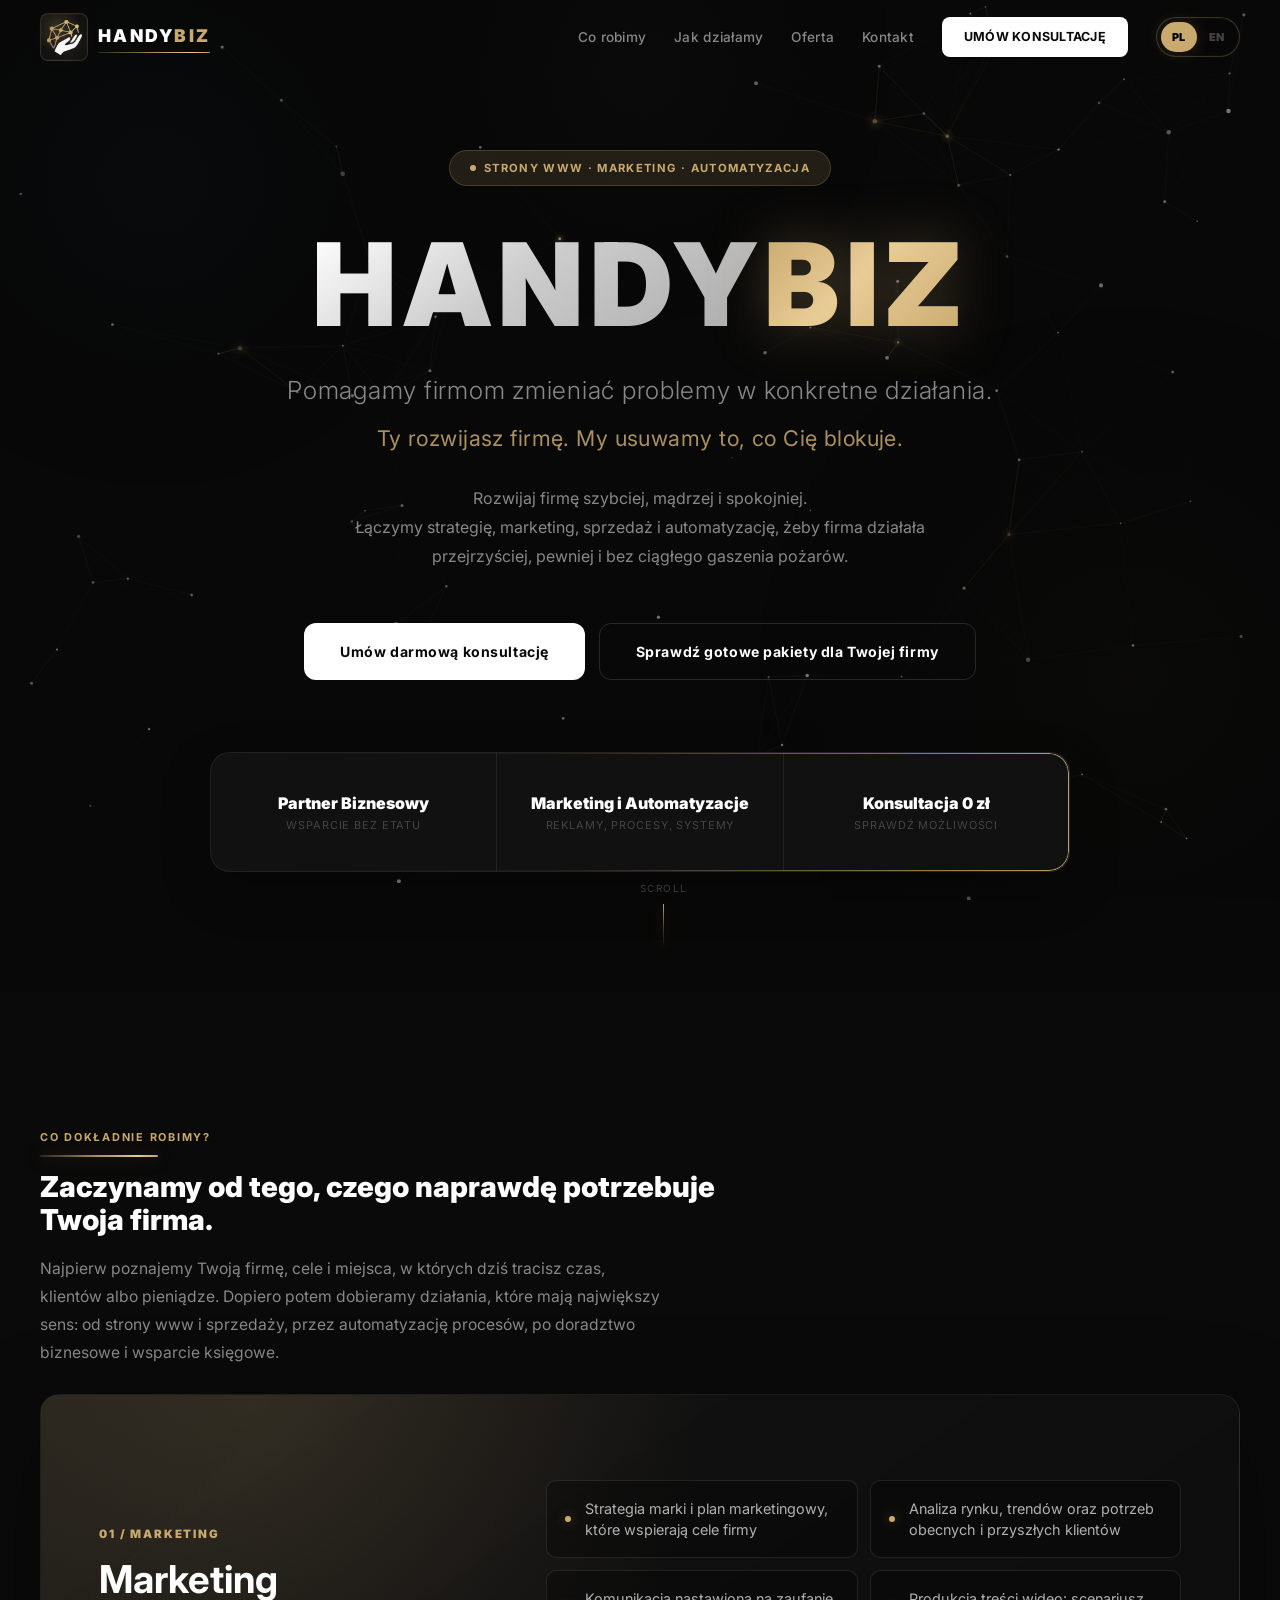
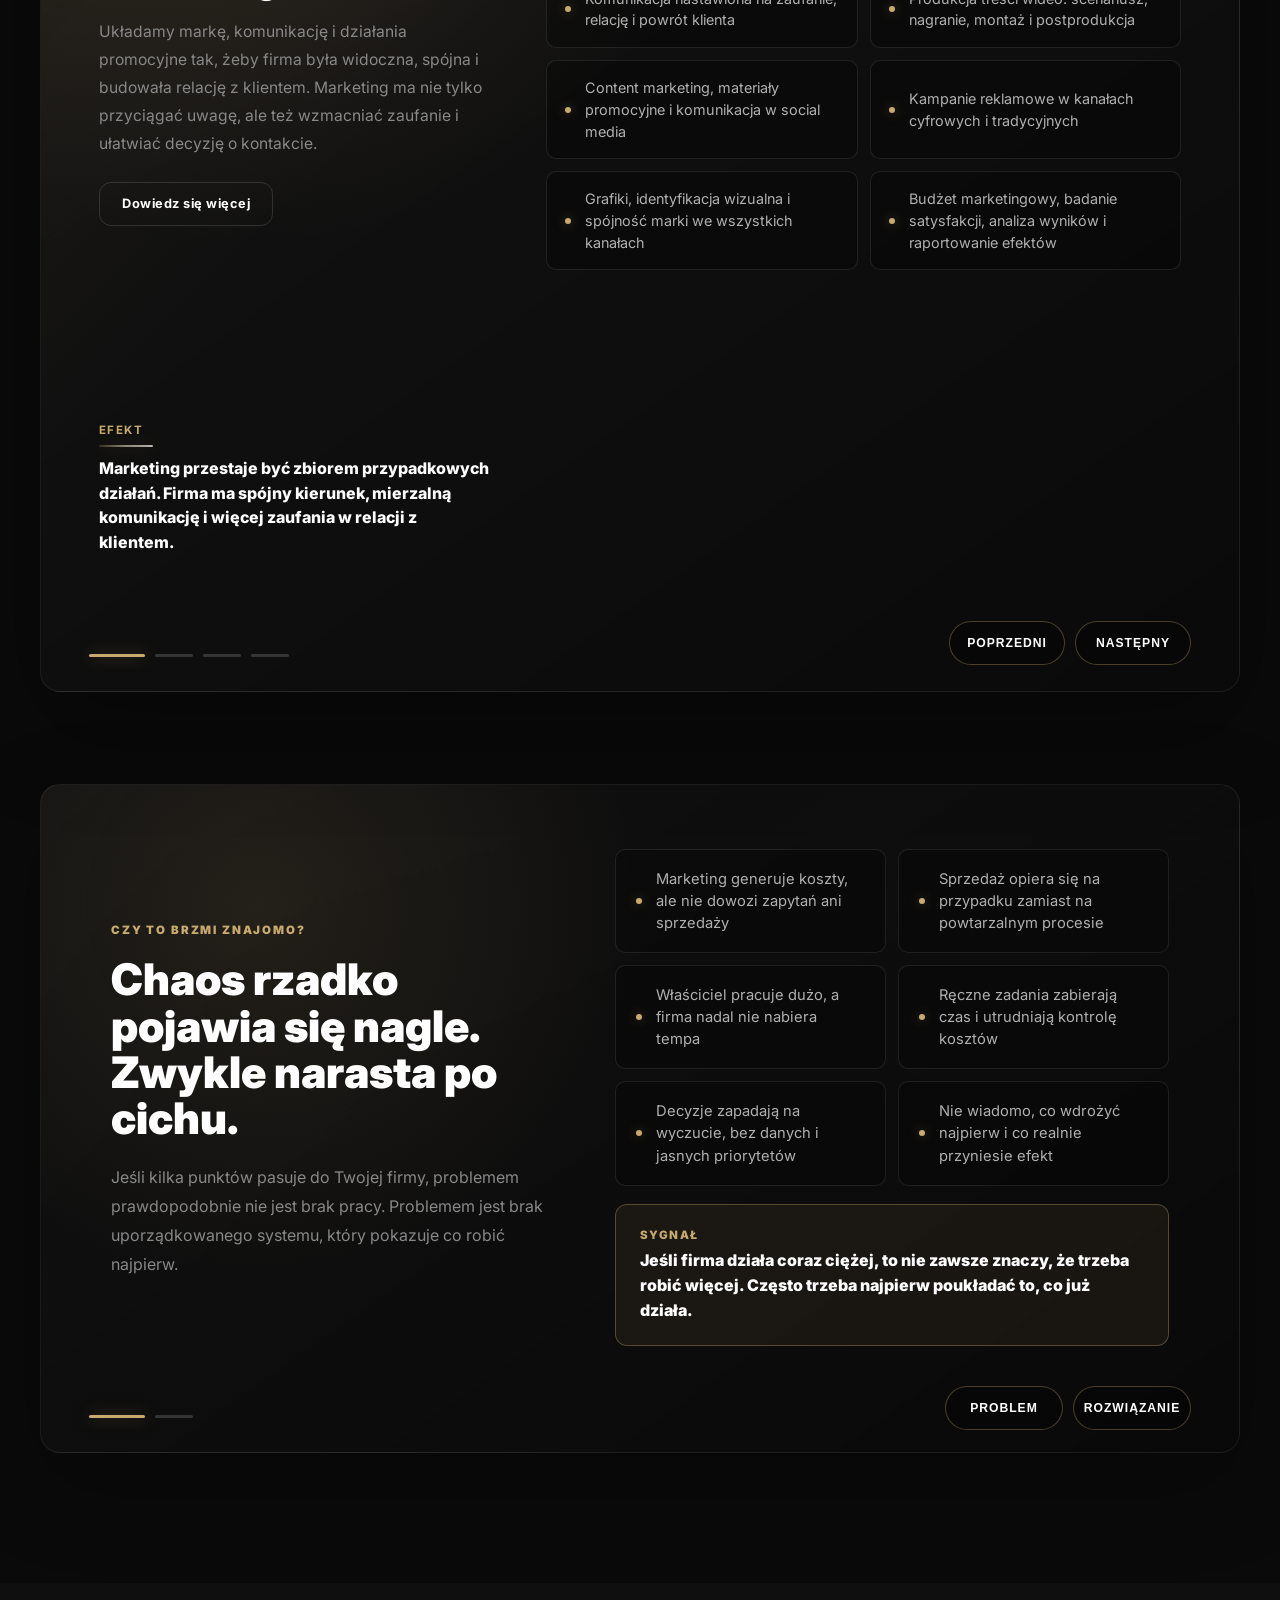
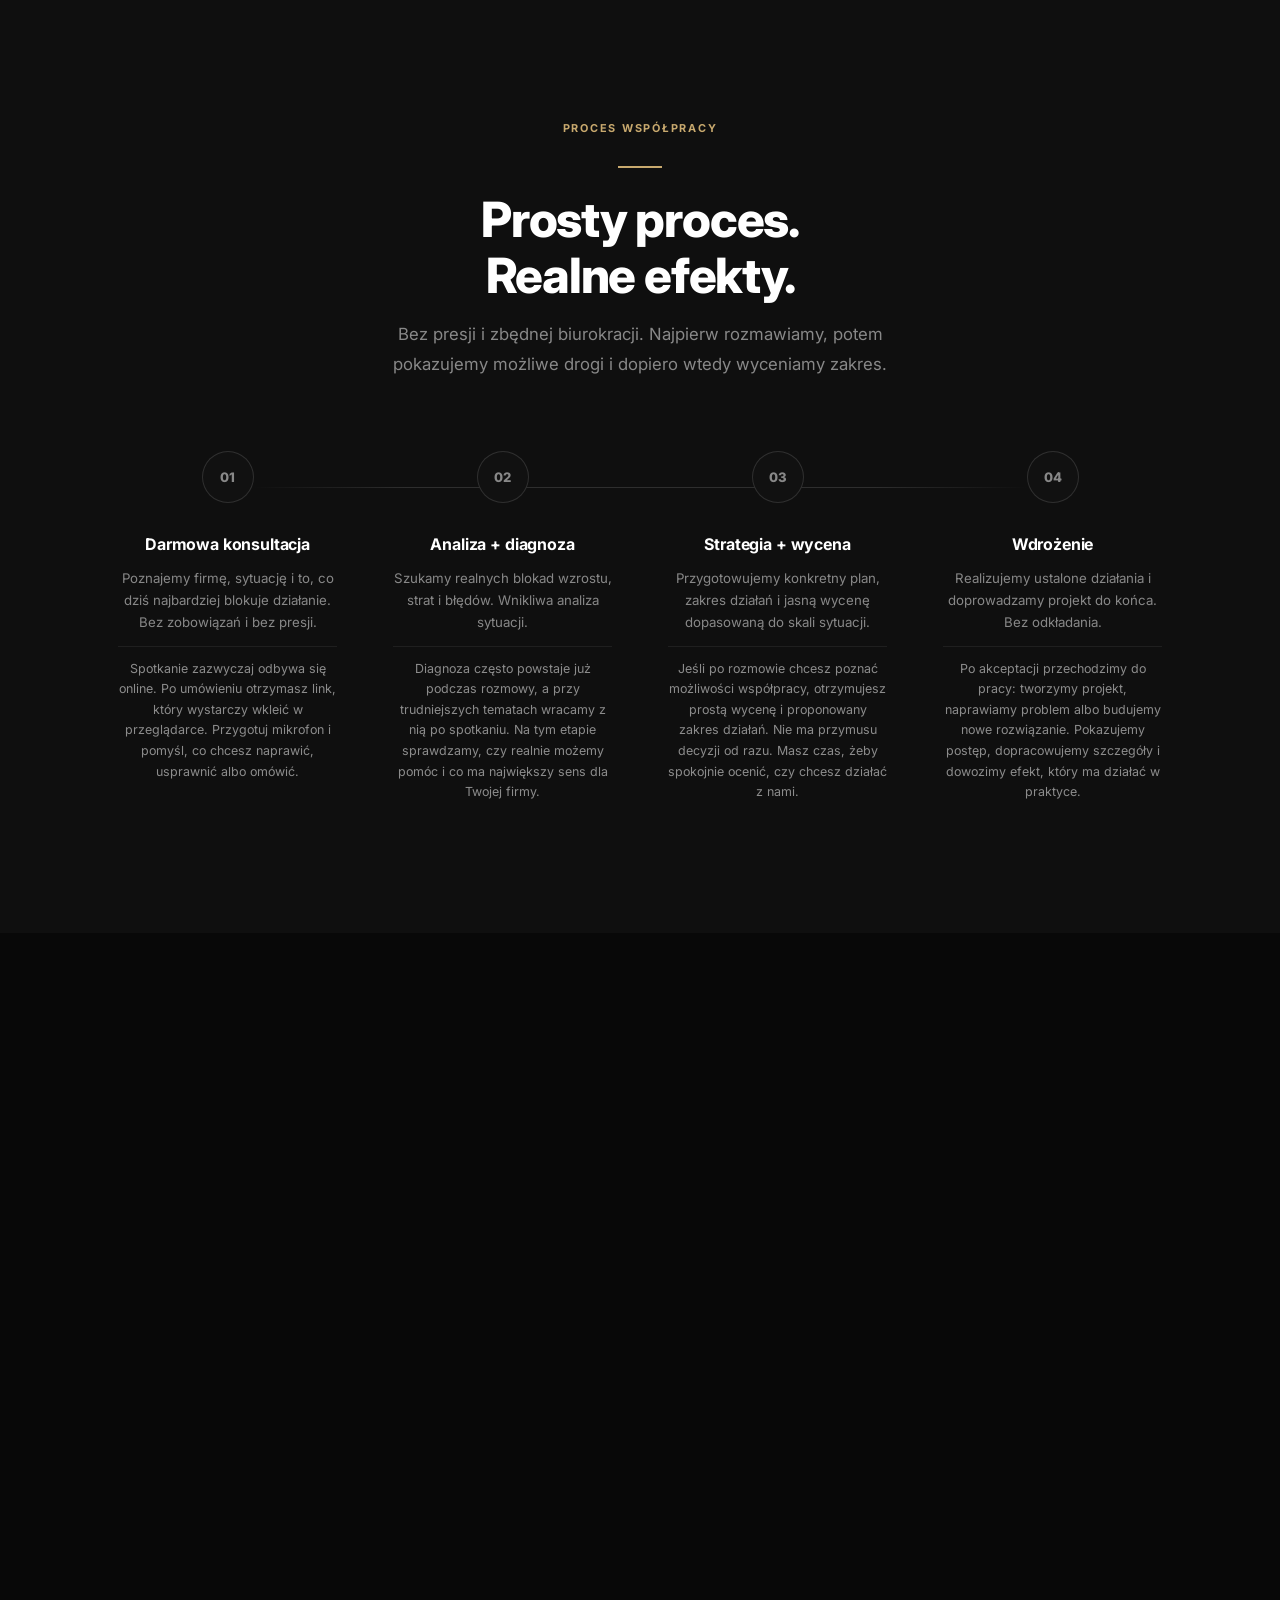
==== commit 59e8f7ef: "Revert "feat: Handy Basic — wyróżnienie domeny, opis 5 lat, swipe hint na mobile" This reverts commi" ====
--- a/index.html
+++ b/index.html
@@ -1749,60 +1749,6 @@
     @media (max-width: 540px) {
       .pkg-slider-btn { display: none; }
       .pkg-slider-wrap { padding: 0; }
-    }
-
-    /* Wyróżnienie "Domena i hosting w cenie" */
-    .bp-tier-highlight {
-      display: inline-flex;
-      align-items: center;
-      gap: 6px;
-      background: rgba(200,169,110,0.12);
-      border: 1px solid rgba(200,169,110,0.4);
-      color: var(--accent);
-      font-size: 0.68rem;
-      font-weight: 700;
-      letter-spacing: 0.08em;
-      text-transform: uppercase;
-      padding: 5px 10px;
-      border-radius: 100px;
-      margin-bottom: 14px;
-    }
-    .bp-tier-highlight::before {
-      content: '★';
-      font-size: 0.6rem;
-    }
-
-    /* Swipe hint na mobile */
-    .pkg-swipe-hint {
-      display: none;
-    }
-    @media (pointer: coarse) {
-      .pkg-swipe-hint {
-        display: flex;
-        align-items: center;
-        gap: 8px;
-        font-size: 0.72rem;
-        color: var(--dim);
-        margin-top: 10px;
-        padding-left: 2px;
-        animation: swipeHintFade 0.4s ease 3.5s forwards;
-      }
-      .pkg-swipe-hint.hidden { display: none; }
-      .pkg-swipe-finger {
-        font-size: 1.1rem;
-        display: inline-block;
-        animation: swipeFinger 1.4s ease-in-out 0.6s 3;
-        transform-origin: bottom center;
-      }
-    }
-    @keyframes swipeFinger {
-      0%   { transform: translateX(0); opacity: 1; }
-      40%  { transform: translateX(-14px); opacity: 1; }
-      60%  { transform: translateX(-14px); opacity: 0.4; }
-      100% { transform: translateX(0); opacity: 1; }
-    }
-    @keyframes swipeHintFade {
-      to { opacity: 0; pointer-events: none; }
     }
     .bp-tier {
       padding: 22px 18px;
@@ -3433,14 +3379,13 @@
                     <div class="bp-tier-name">Handy Basic</div>
                     <div class="bp-tier-price">1970 zł</div>
                     <div class="bp-tier-period">jednorazowo</div>
-                    <div class="bp-tier-highlight">Domena i hosting w cenie</div>
                     <ul class="bp-tier-list">
                       <li>Dla małych i średnich firm, które chcą profesjonalnie zaprezentować ofertę i ułatwić klientom szybki kontakt</li>
                       <li>Dobry wybór także dla osób, które chcą odświeżyć swoją aktualną stronę internetową</li>
                       <li>Profesjonalna strona www dopasowana do docelowego klienta</li>
                       <li>Uporządkowana oferta, opis usług i najważniejsze informacje</li>
                       <li>Spójny wygląd, kolorystyka i podstawowa komunikacja marketingowa</li>
-                      <li>Domena internetowa na <strong>5 lat</strong> wliczona w cenę pakietu, z możliwością taniego przedłużenia po tym czasie</li>
+                      <li>Domena internetowa na okres roku z możliwością przedłużenia w niższej cenie przy wyborze dłuższego okresu</li>
                       <li>Możliwość stworzenia i ustawienia firmowego maila w domenie, np. jankowalski@twojanazwa.pl</li>
                       <li>Wybór platformy pocztowej: od bezpłatnej skrzynki po płatne rozwiązanie dopasowane do preferencji firmy</li>
                       <li>Utworzenie stopki (podpisu) w HTML, przygotowanej tak, aby pasowała do różnych skrzynek mailowych i nie była ucinana</li>
@@ -3482,11 +3427,7 @@
                 </div>
                 <button class="pkg-slider-btn next" type="button" data-pkg-slide="next" aria-label="Kolejny pakiet">›</button>
               </div>
-              <div class="pkg-swipe-hint" id="pkg-swipe-hint">
-                <span class="pkg-swipe-finger">👆</span>
-                <span>Przesuń, żeby zobaczyć inne pakiety</span>
-              </div>
-              <a href="#kontakt" class="btn btn-ghost btn-sm" style="width:100%; justify-content:center;">Sprawdź, czy to dla Ciebie</a>
+              <a href="#kontakt" class="btn btn-ghost btn-sm" style="width:100%; justify-content:center;">Zapytaj o pakiet dla firmy</a>
             </div>
           </div>
         </div>
@@ -4614,18 +4555,6 @@
 });
 </script>
 
-<!-- ── PKG SWIPE HINT — ukryj po pierwszym swipe ── -->
-<script>
-(function() {
-  const hint = document.getElementById('pkg-swipe-hint');
-  const slider = document.getElementById('pkg-slider');
-  if (!hint || !slider) return;
-  const hide = () => { hint.classList.add('hidden'); slider.removeEventListener('touchstart', hide); };
-  slider.addEventListener('touchstart', hide, { passive: true });
-  setTimeout(hide, 5000);
-})();
-</script>
-
 <!-- ── ADMIN VISIT COUNTER (Ctrl+Shift+H) ── -->
 <script>
 (async () => {
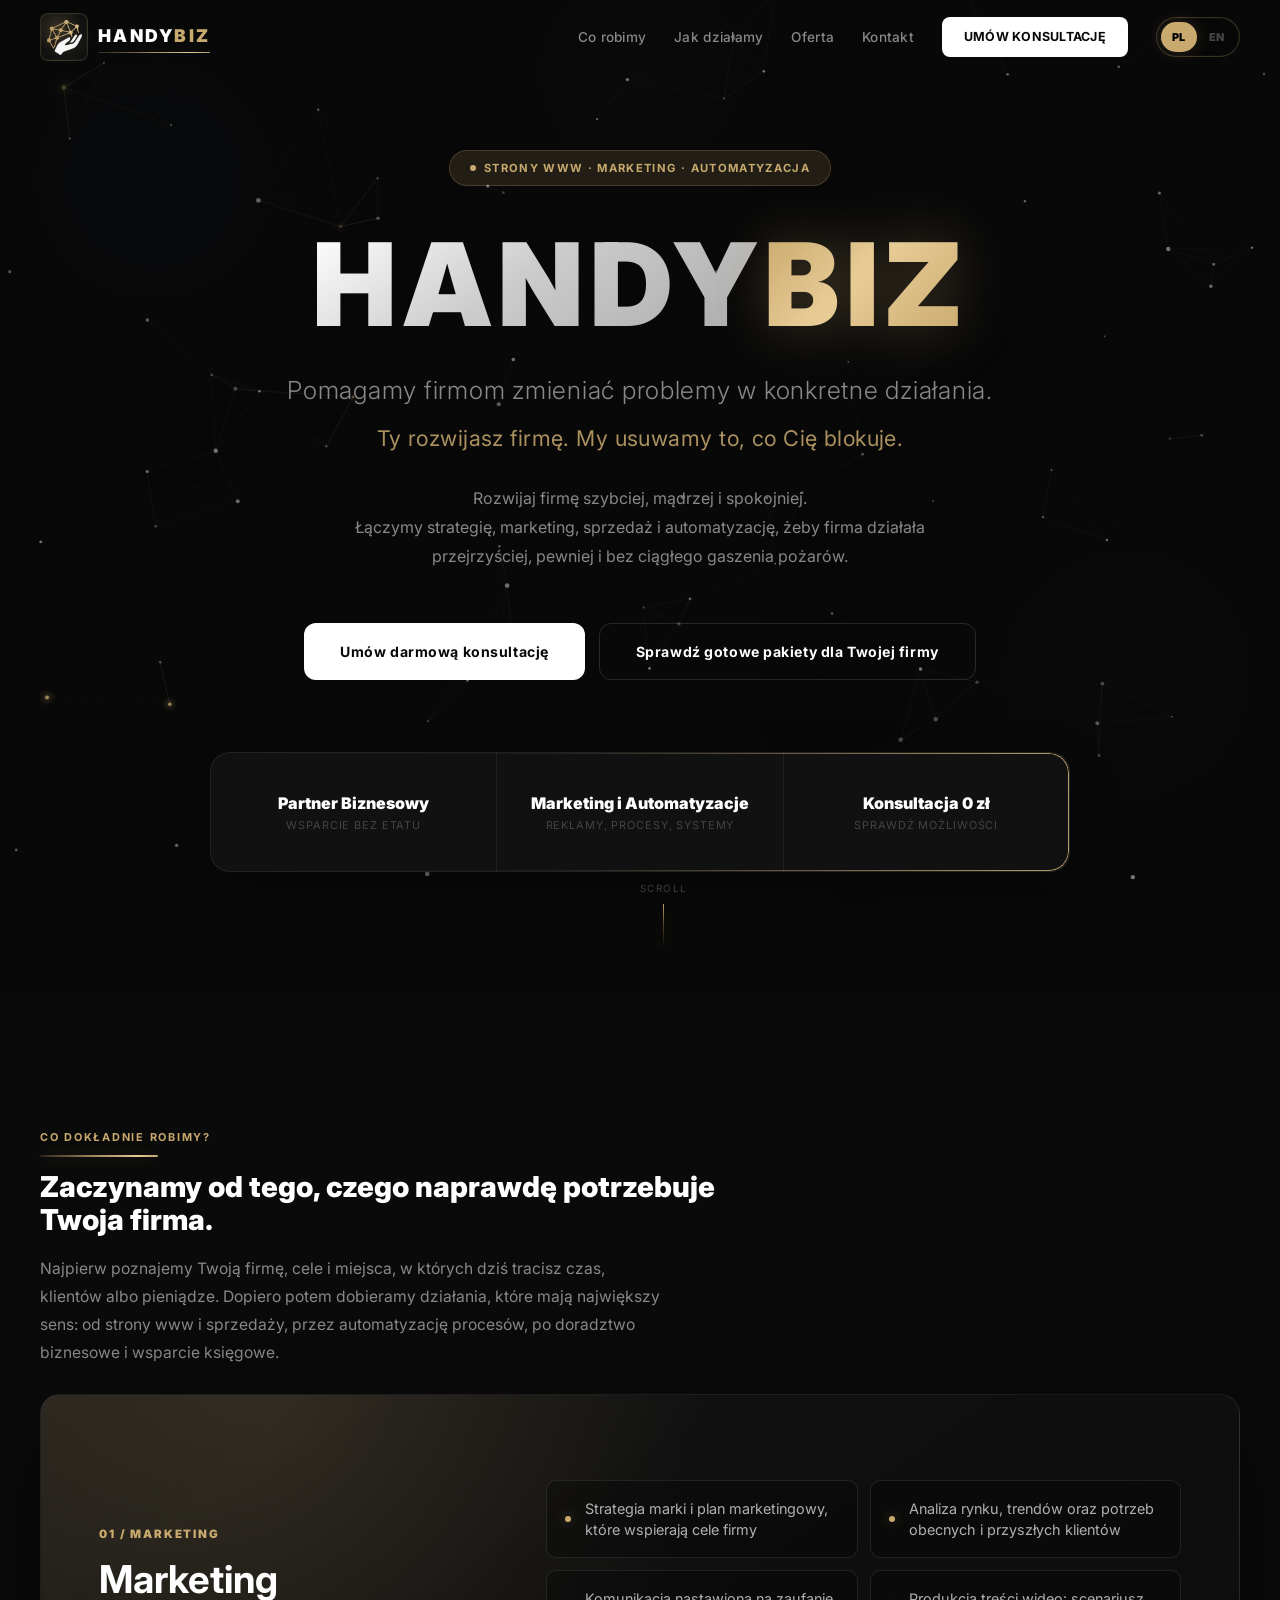
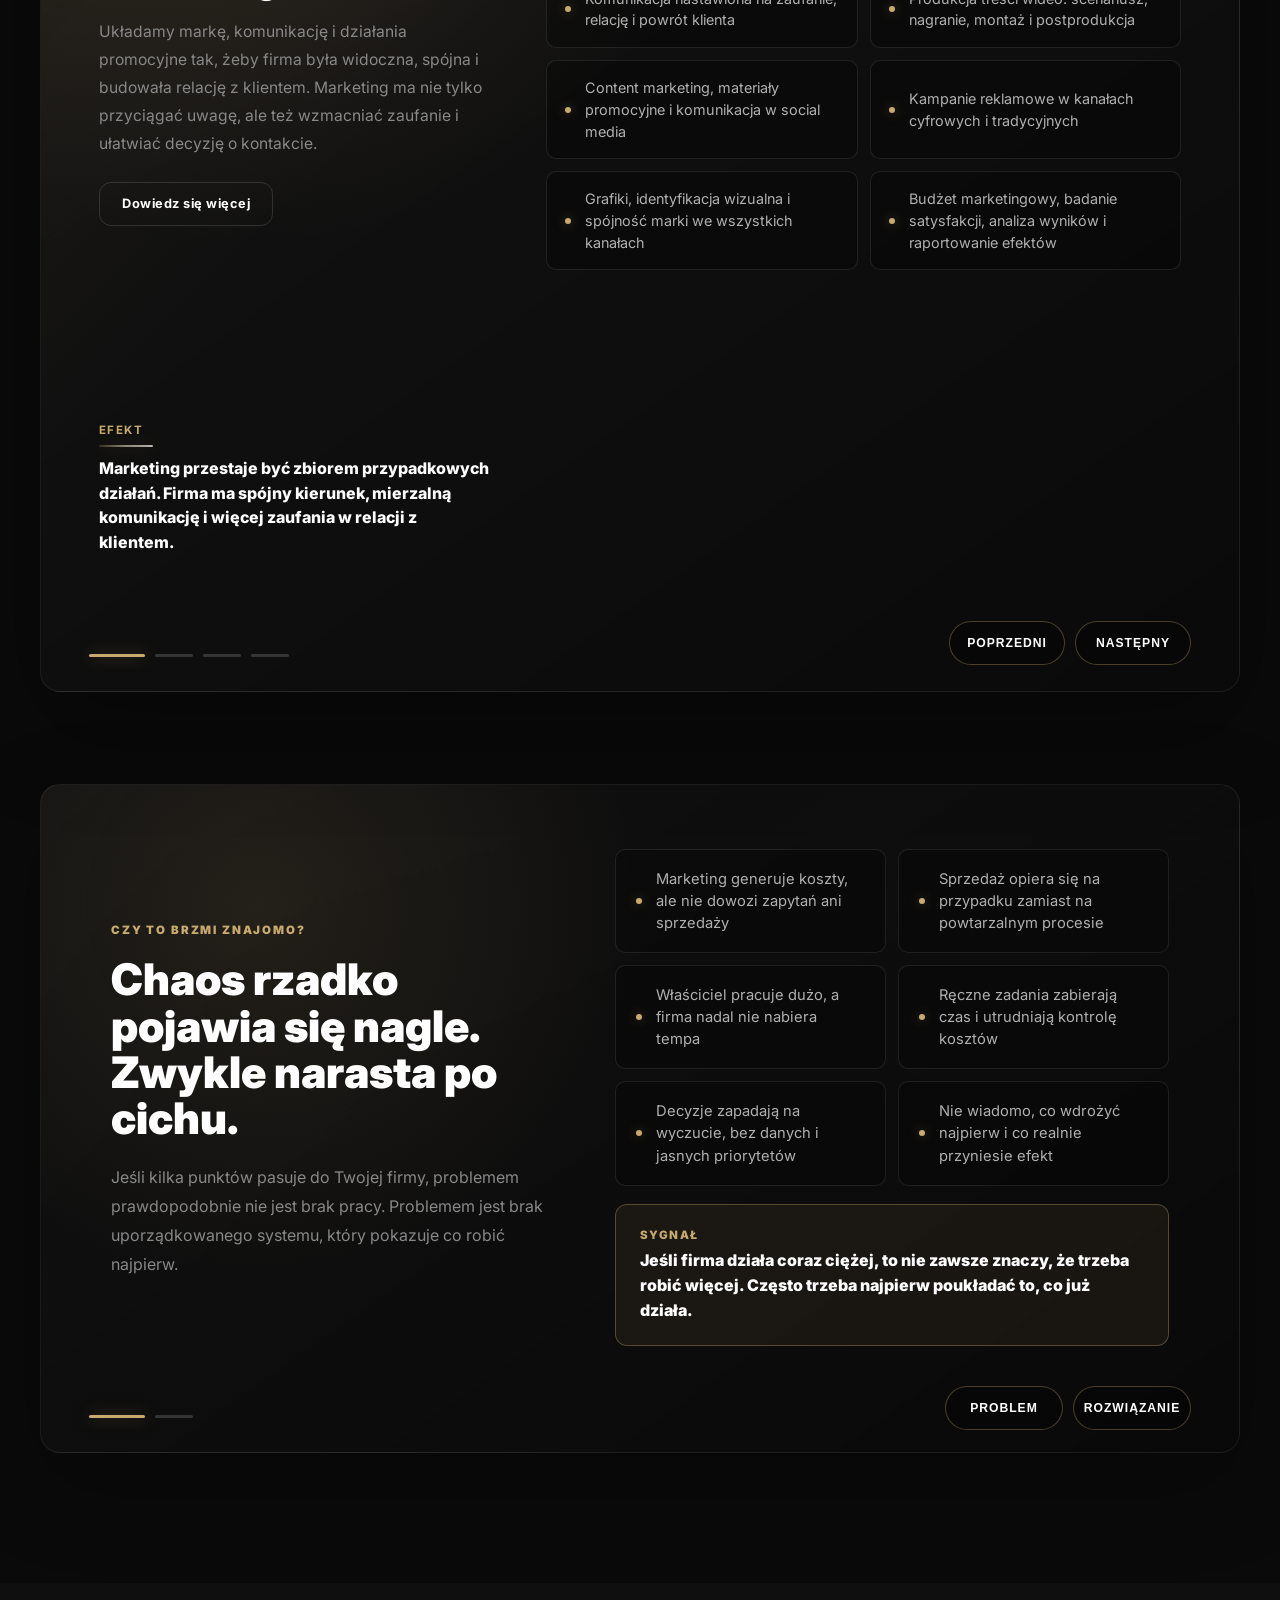
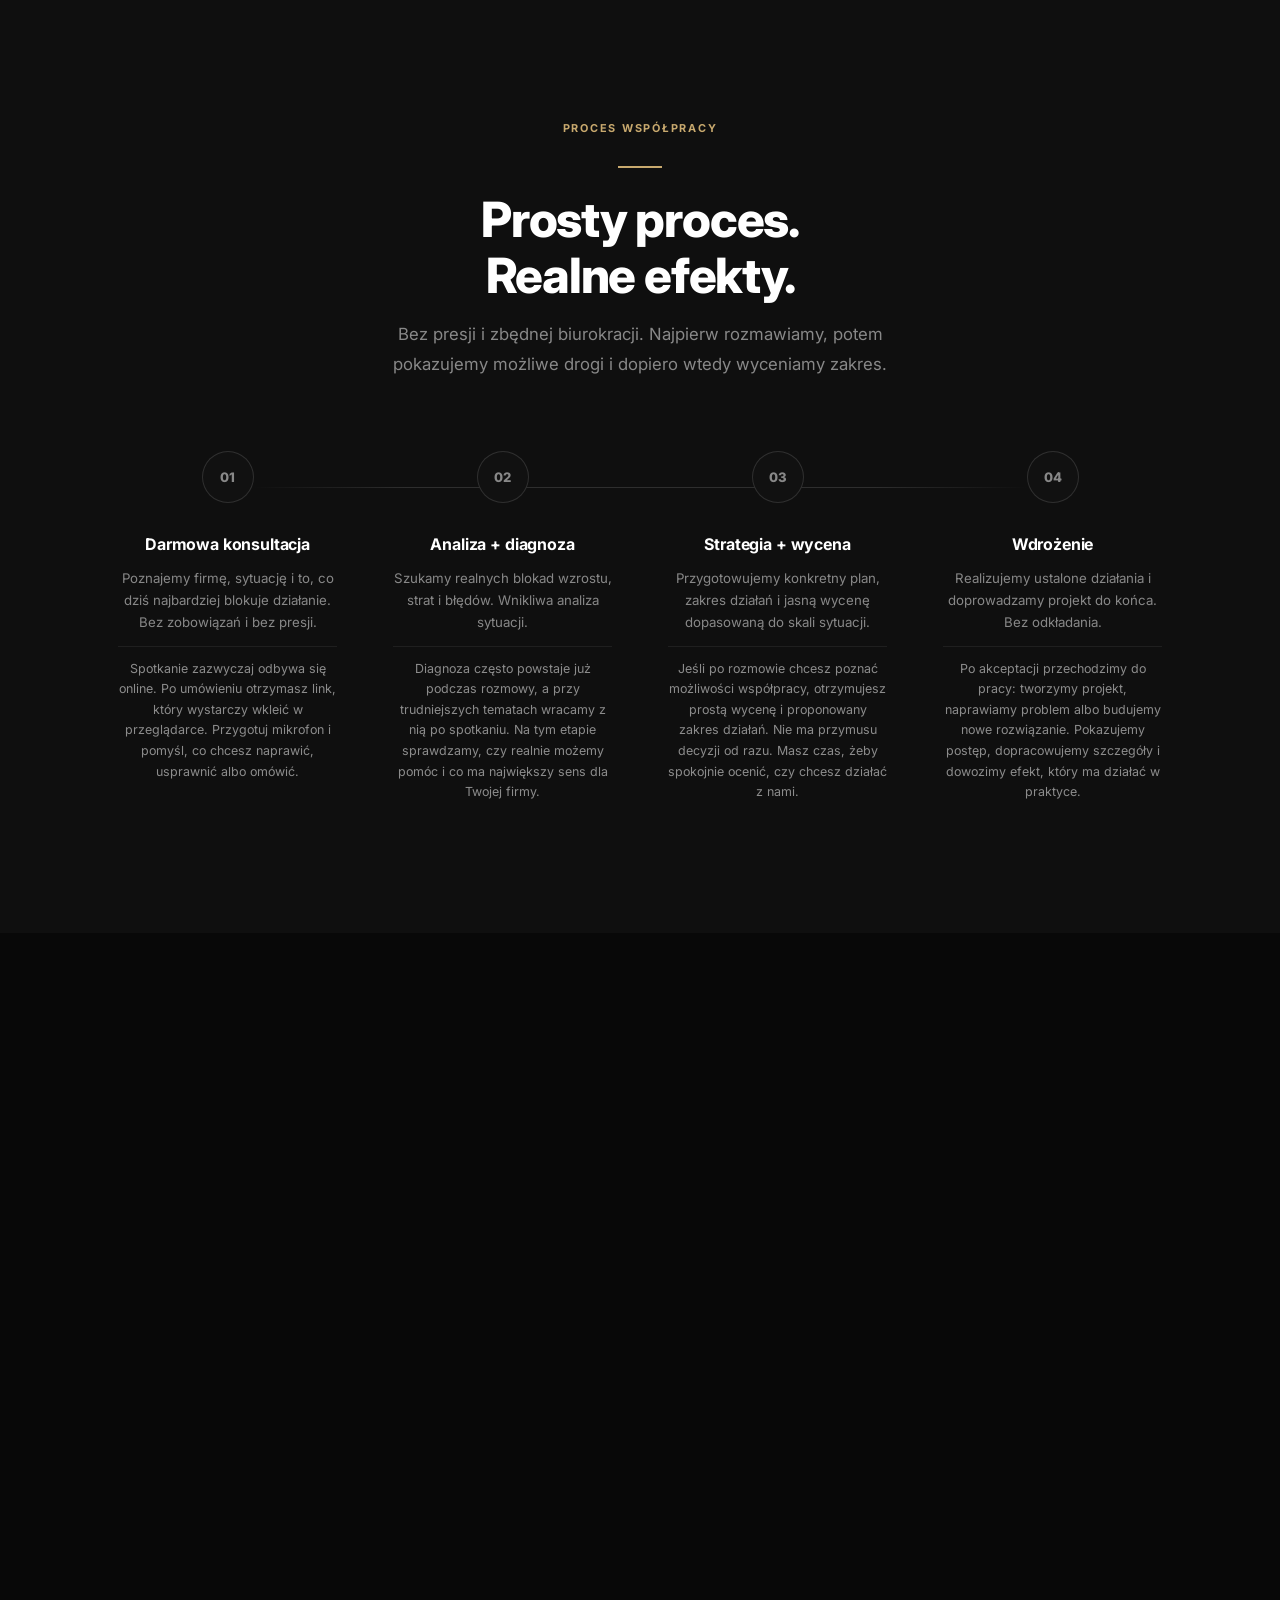
==== commit f10e94c0: "fix: zawijanie długich tekstów (np. maili) w bp-tier-list na mobile Dodanie overflow-wrap: anywhere " ====
--- a/index.html
+++ b/index.html
@@ -2057,6 +2057,9 @@
       align-items: flex-start;
       gap: 6px;
       line-height: 1.4;
+      min-width: 0;
+      overflow-wrap: anywhere;
+      word-break: break-word;
     }
     #pakiety .pro-tier .bp-tier-list {
       display: grid;
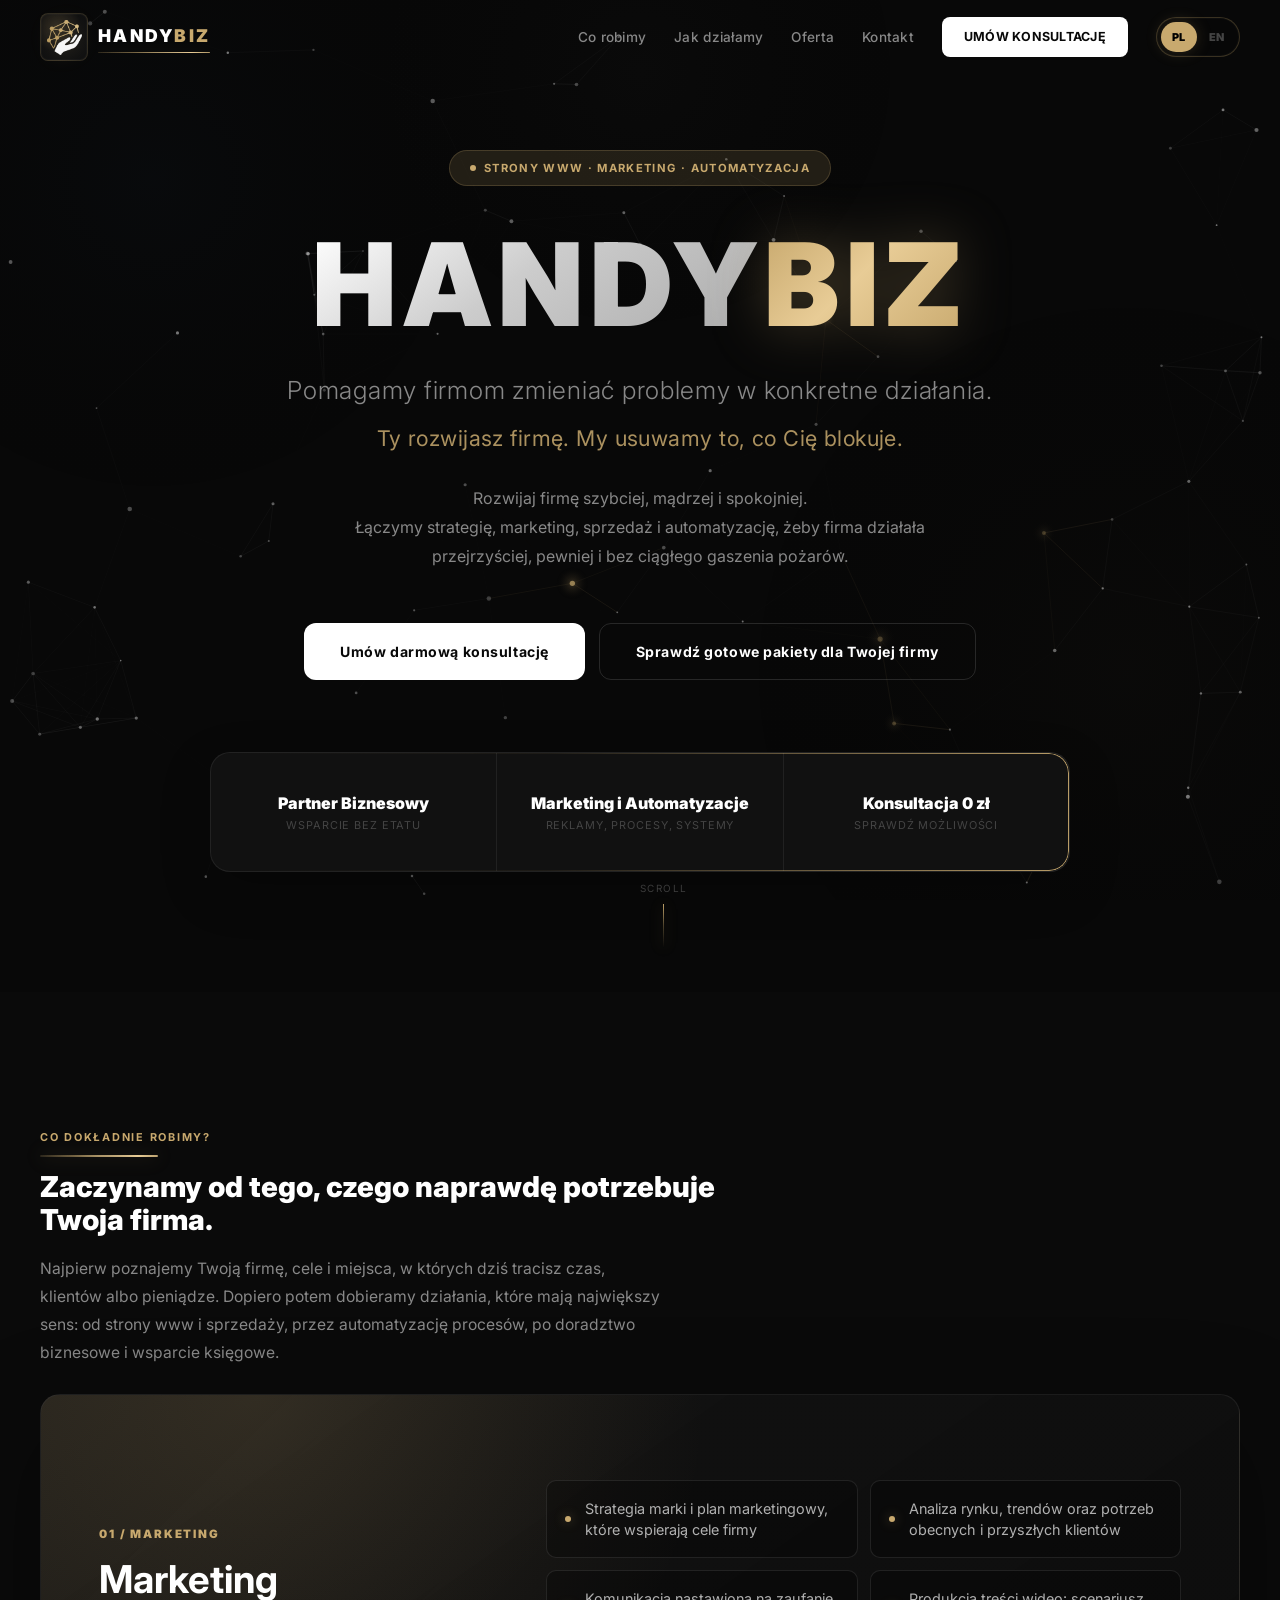
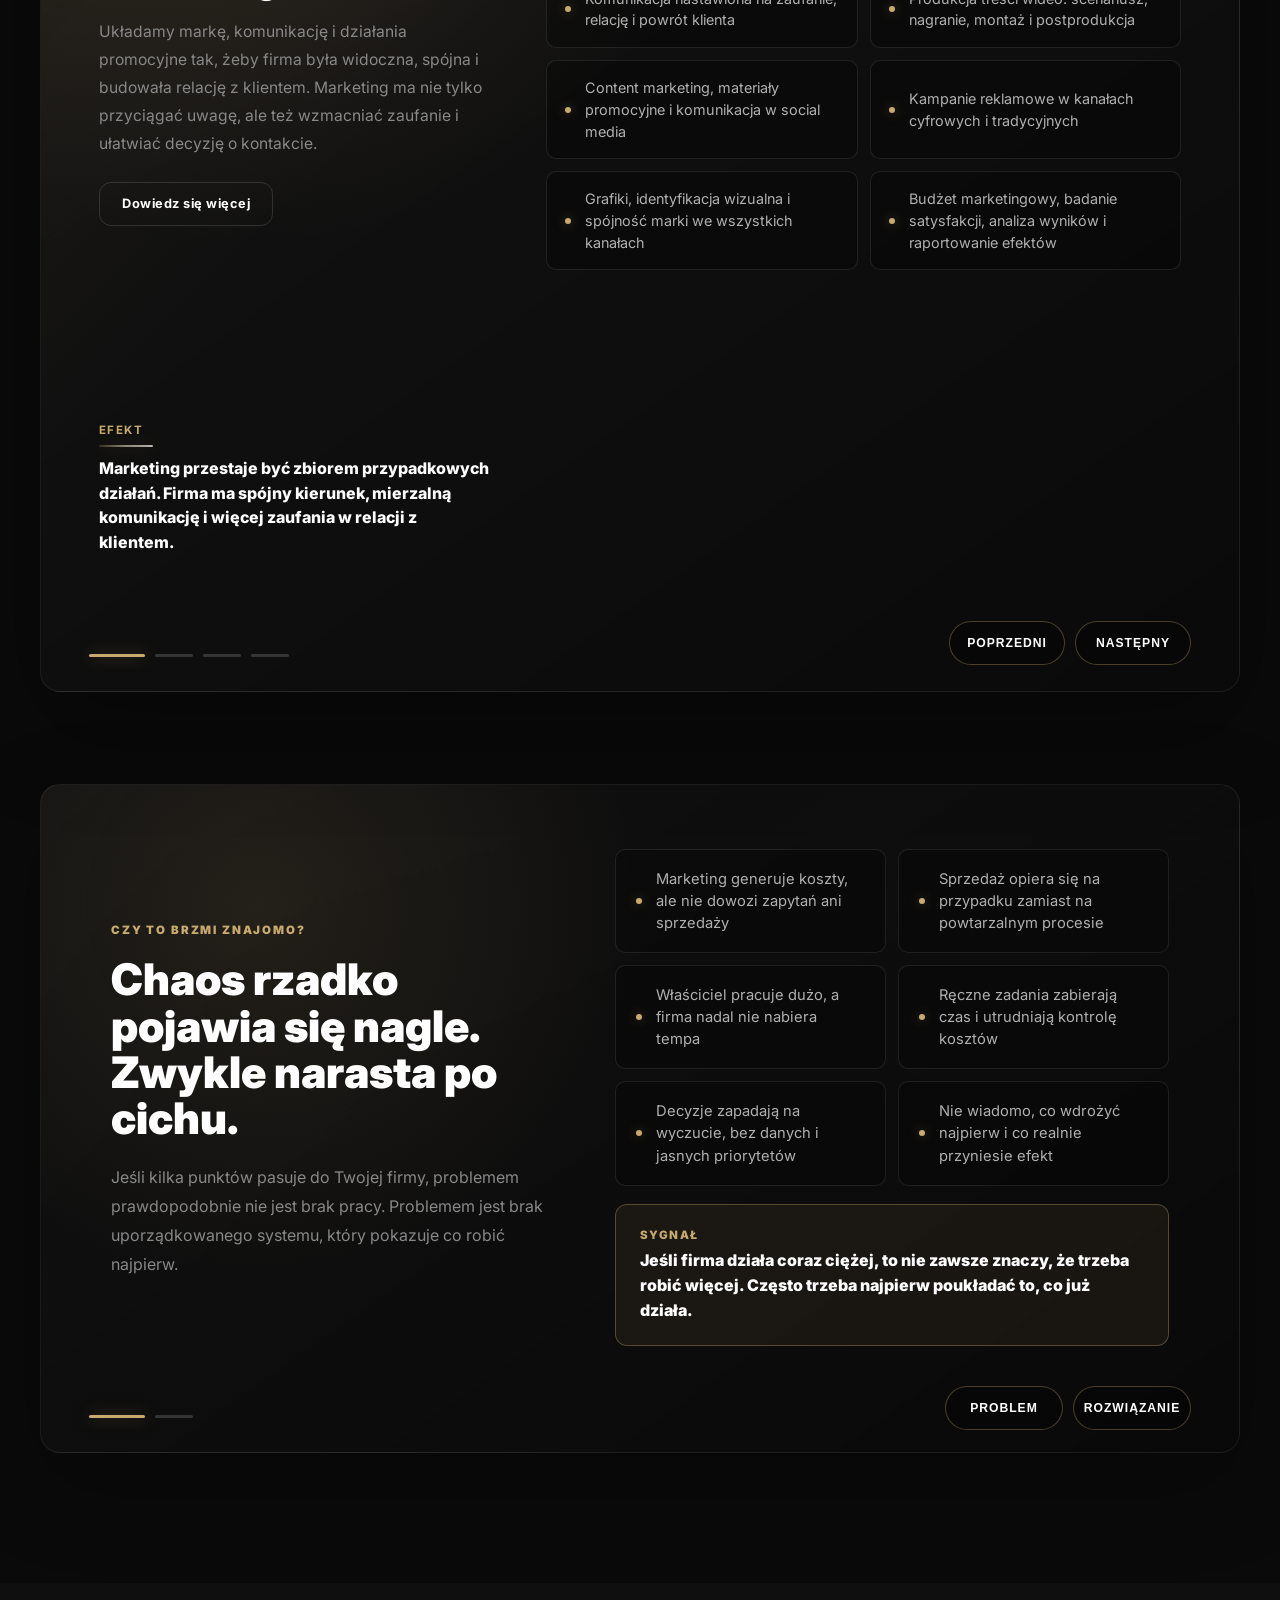
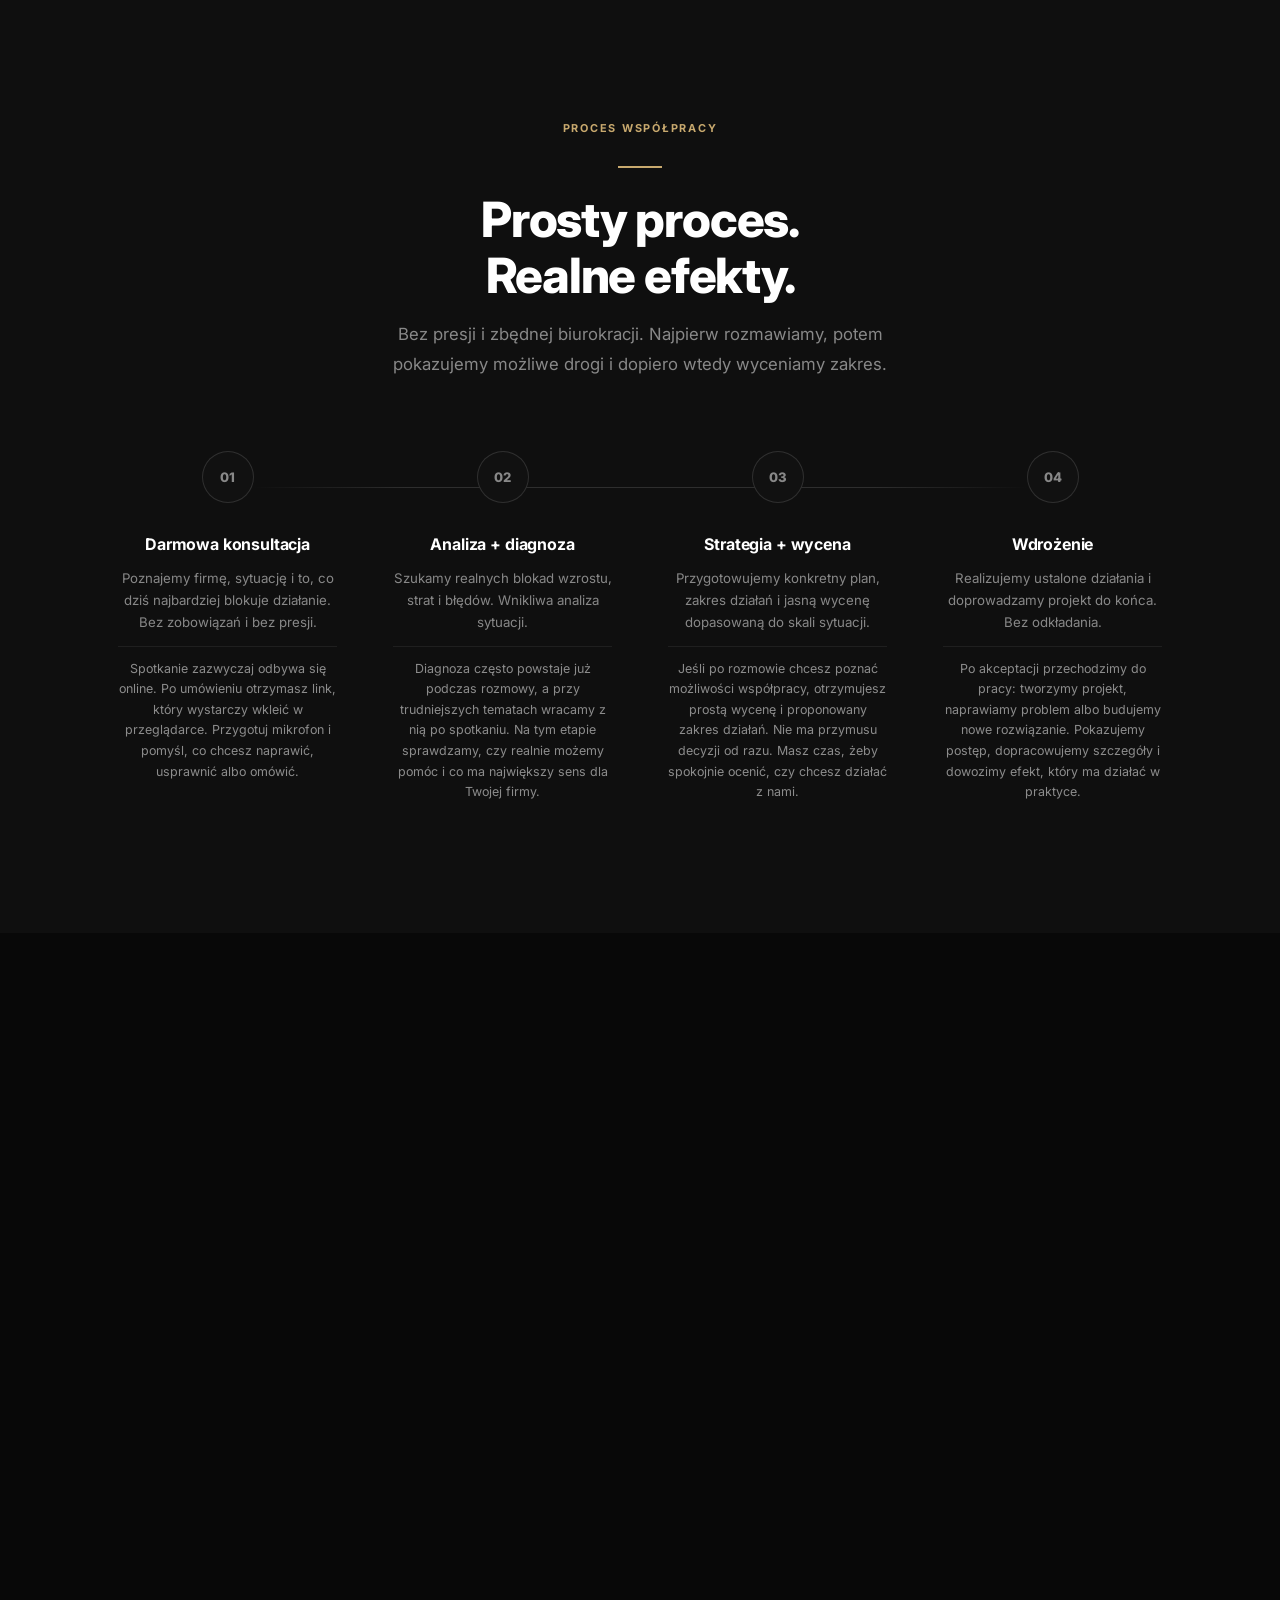
==== commit cf7db611: "fix: bp-tier-list — mail jako część tekstu, nie osobna kolumna - Zmiana z display:flex na position:r" ====
--- a/index.html
+++ b/index.html
@@ -13,7 +13,7 @@
   <meta name="googlebot" content="index, follow">
   <meta name="theme-color" content="#080808">
   <meta name="color-scheme" content="dark">
-  <meta name="format-detection" content="telephone=no">
+  <meta name="format-detection" content="telephone=no, email=no, address=no, date=no">
 
   <link rel="canonical" href="https://handybiz.pl/">
 
@@ -2052,11 +2052,9 @@
     .bp-tier-list li {
       font-size: 0.72rem;
       color: var(--muted);
-      padding: 4px 0;
-      display: flex;
-      align-items: flex-start;
-      gap: 6px;
+      padding: 4px 0 4px 14px;
       line-height: 1.4;
+      position: relative;
       min-width: 0;
       overflow-wrap: anywhere;
       word-break: break-word;
@@ -2069,7 +2067,10 @@
     .bp-tier-list li::before {
       content: '·';
       color: var(--accent);
-      flex-shrink: 0;
+      position: absolute;
+      left: 4px;
+      top: 4px;
+      line-height: 1.4;
     }
 
     /* ── EFFECTS ── */
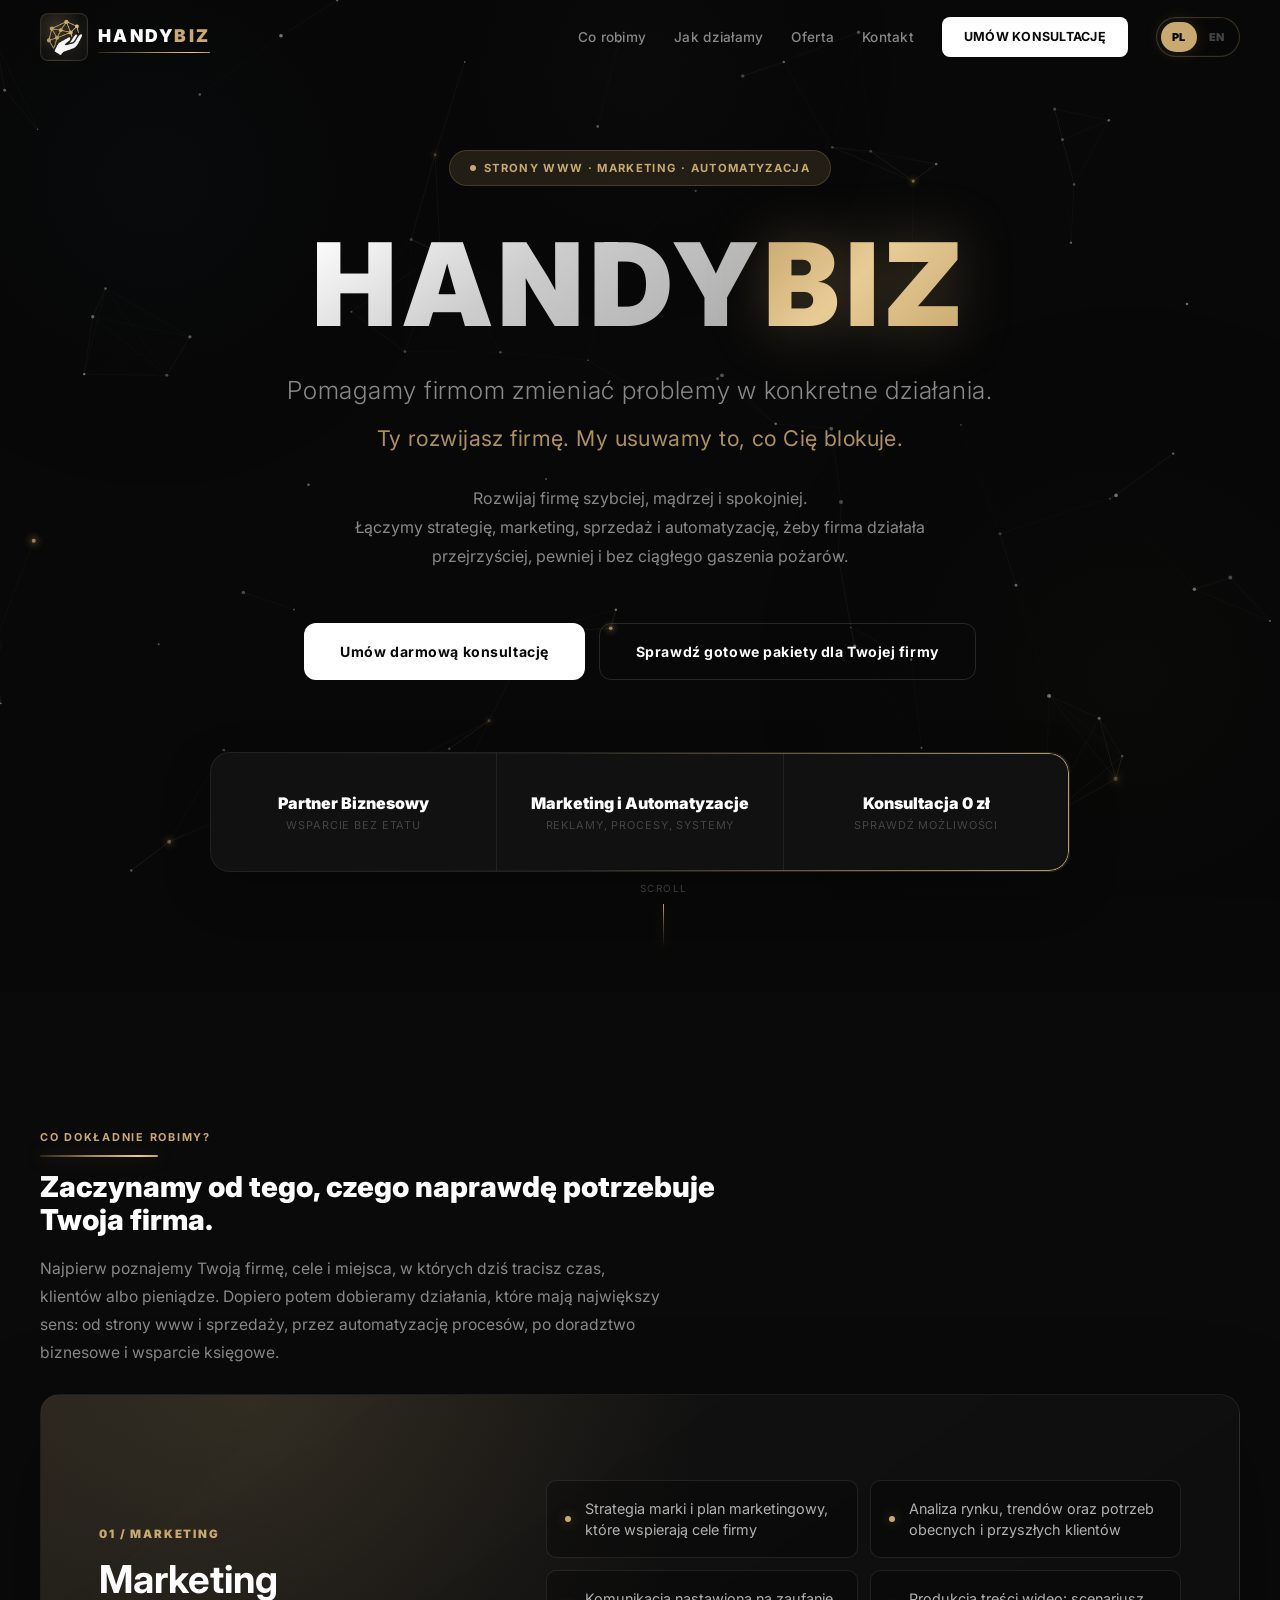
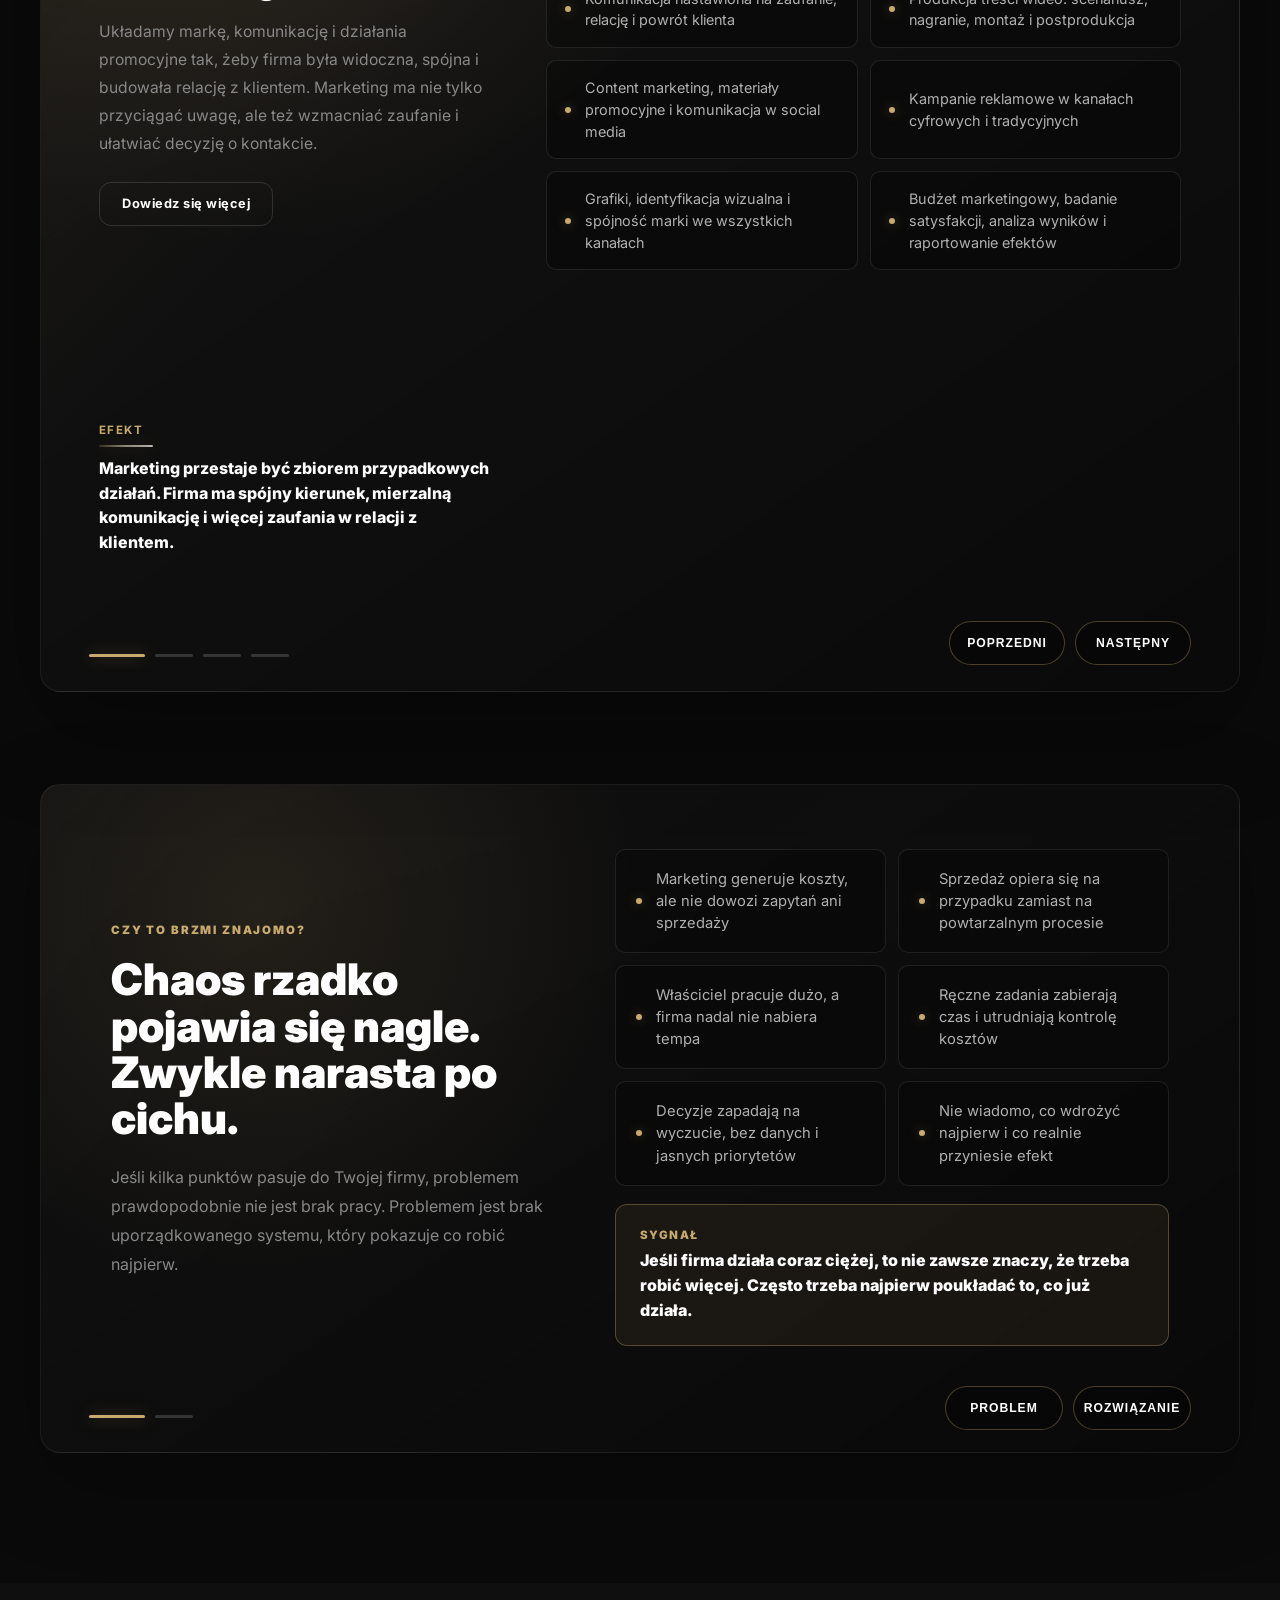
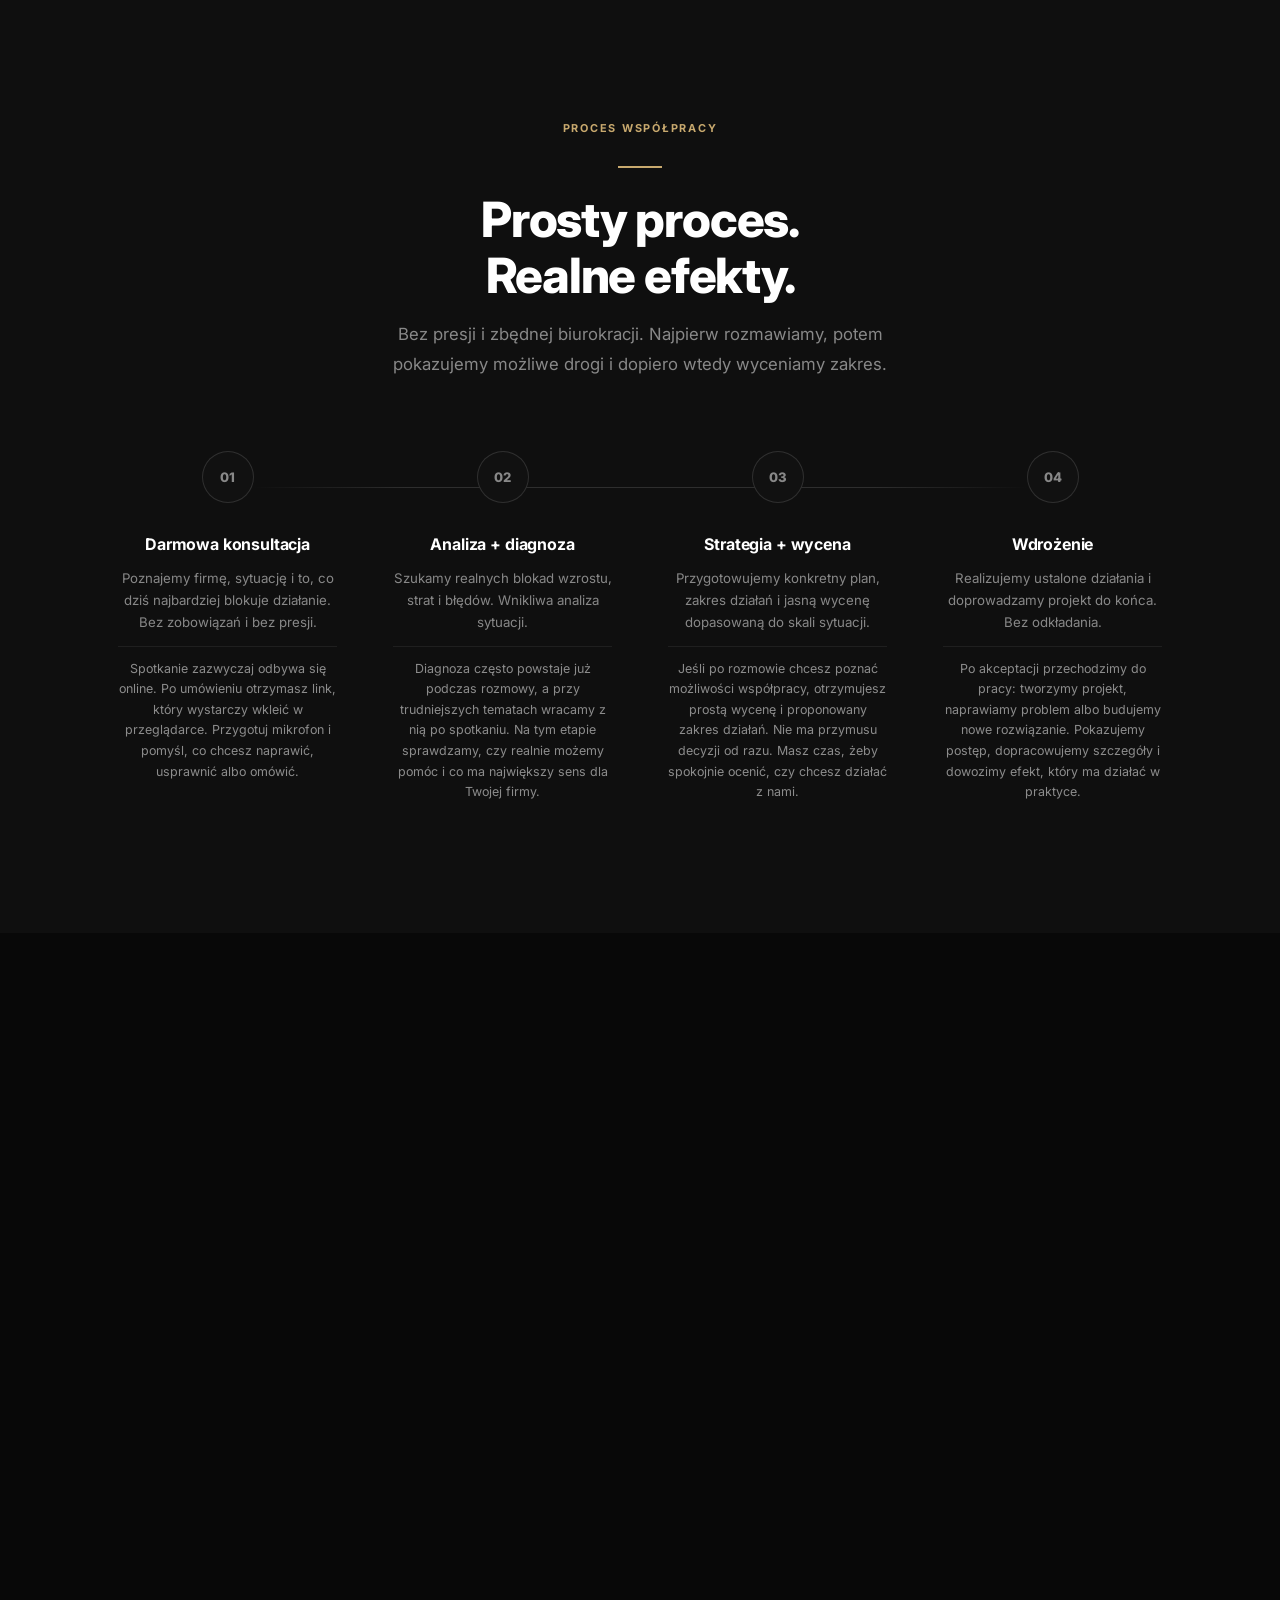
==== commit 8c6c924e: "fix: mail w bp-tier-list — łamie się przy @ zamiast w środku domeny - overflow-wrap: break-word (zam" ====
--- a/index.html
+++ b/index.html
@@ -2056,8 +2056,7 @@
       line-height: 1.4;
       position: relative;
       min-width: 0;
-      overflow-wrap: anywhere;
-      word-break: break-word;
+      overflow-wrap: break-word;
     }
     #pakiety .pro-tier .bp-tier-list {
       display: grid;
@@ -3390,7 +3389,7 @@
                       <li>Uporządkowana oferta, opis usług i najważniejsze informacje</li>
                       <li>Spójny wygląd, kolorystyka i podstawowa komunikacja marketingowa</li>
                       <li>Domena internetowa na okres roku z możliwością przedłużenia w niższej cenie przy wyborze dłuższego okresu</li>
-                      <li>Możliwość stworzenia i ustawienia firmowego maila w domenie, np. jankowalski@twojanazwa.pl</li>
+                      <li>Możliwość stworzenia i ustawienia firmowego maila w domenie, np. kontakt<wbr>@twojanazwa.pl</li>
                       <li>Wybór platformy pocztowej: od bezpłatnej skrzynki po płatne rozwiązanie dopasowane do preferencji firmy</li>
                       <li>Utworzenie stopki (podpisu) w HTML, przygotowanej tak, aby pasowała do różnych skrzynek mailowych i nie była ucinana</li>
                       <li>Dopracowanie strony po starcie i do 1 edycji w ciągu 12 miesięcy</li>
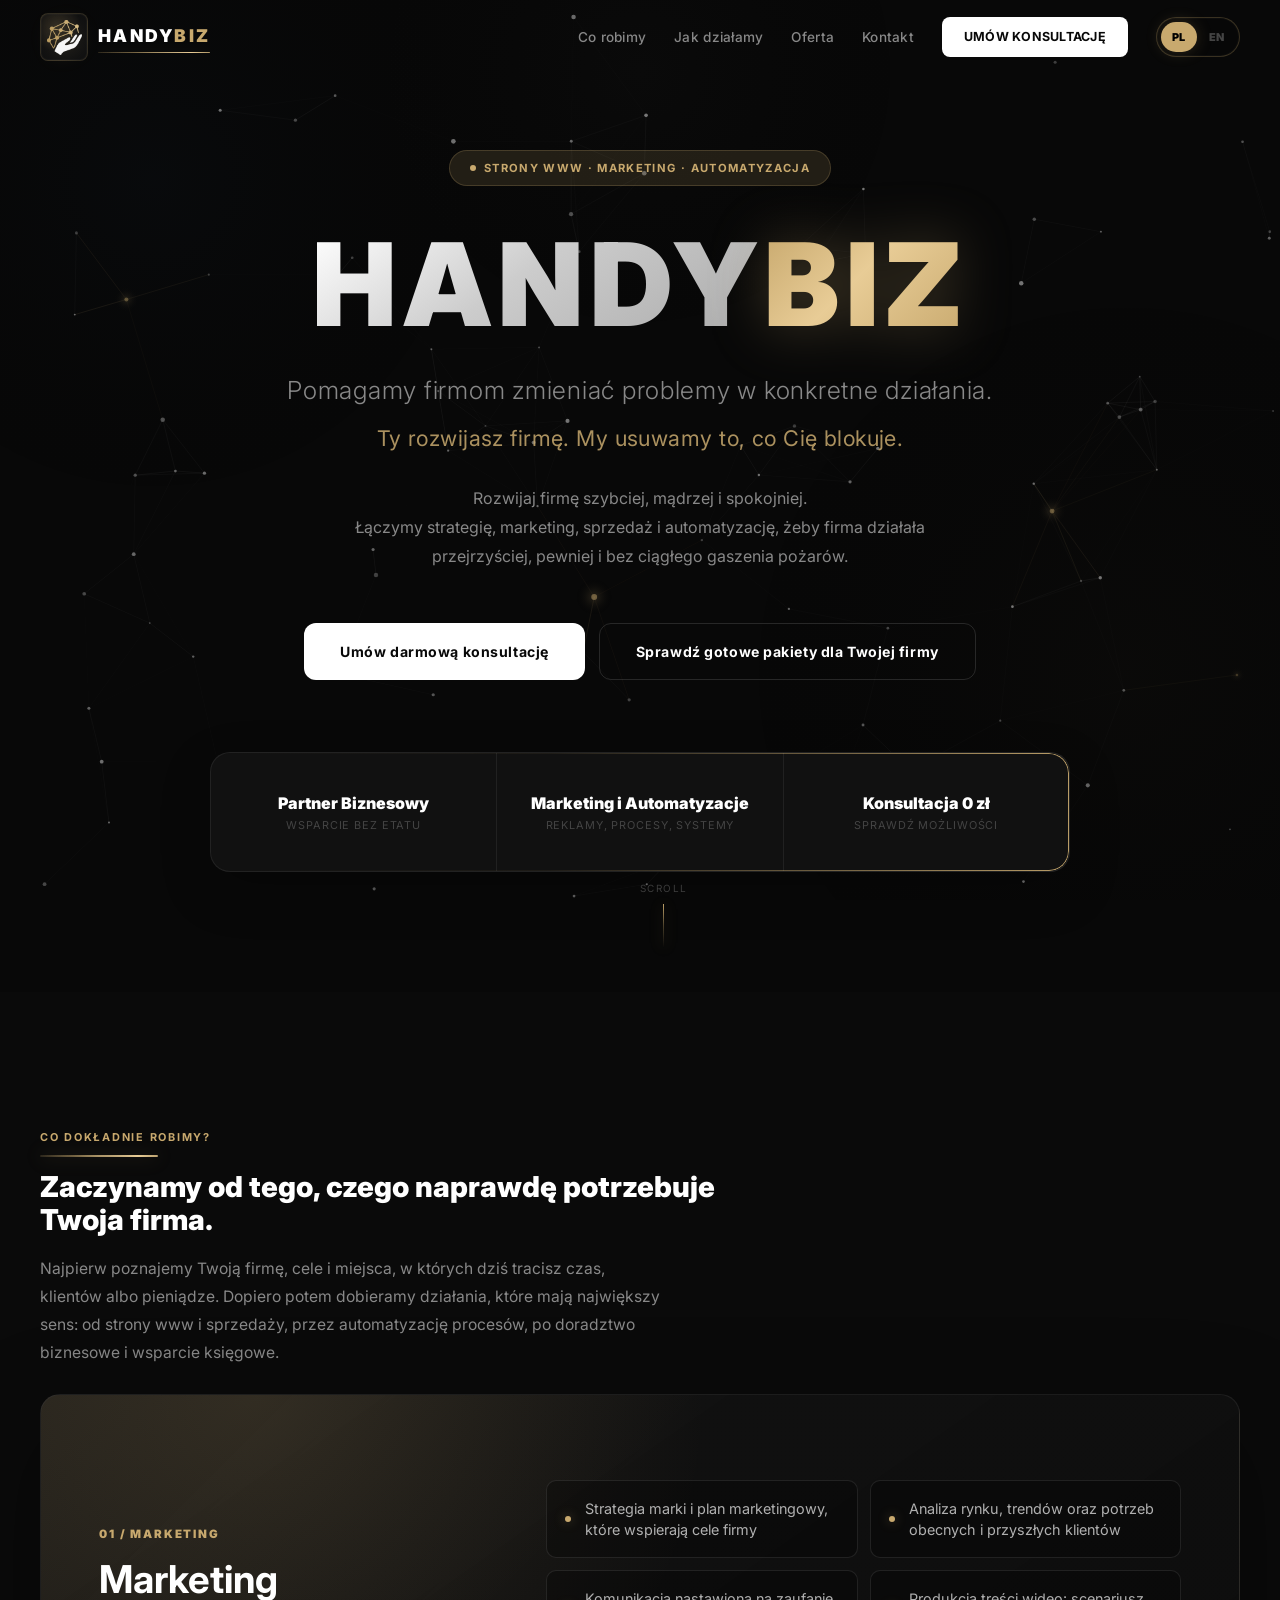
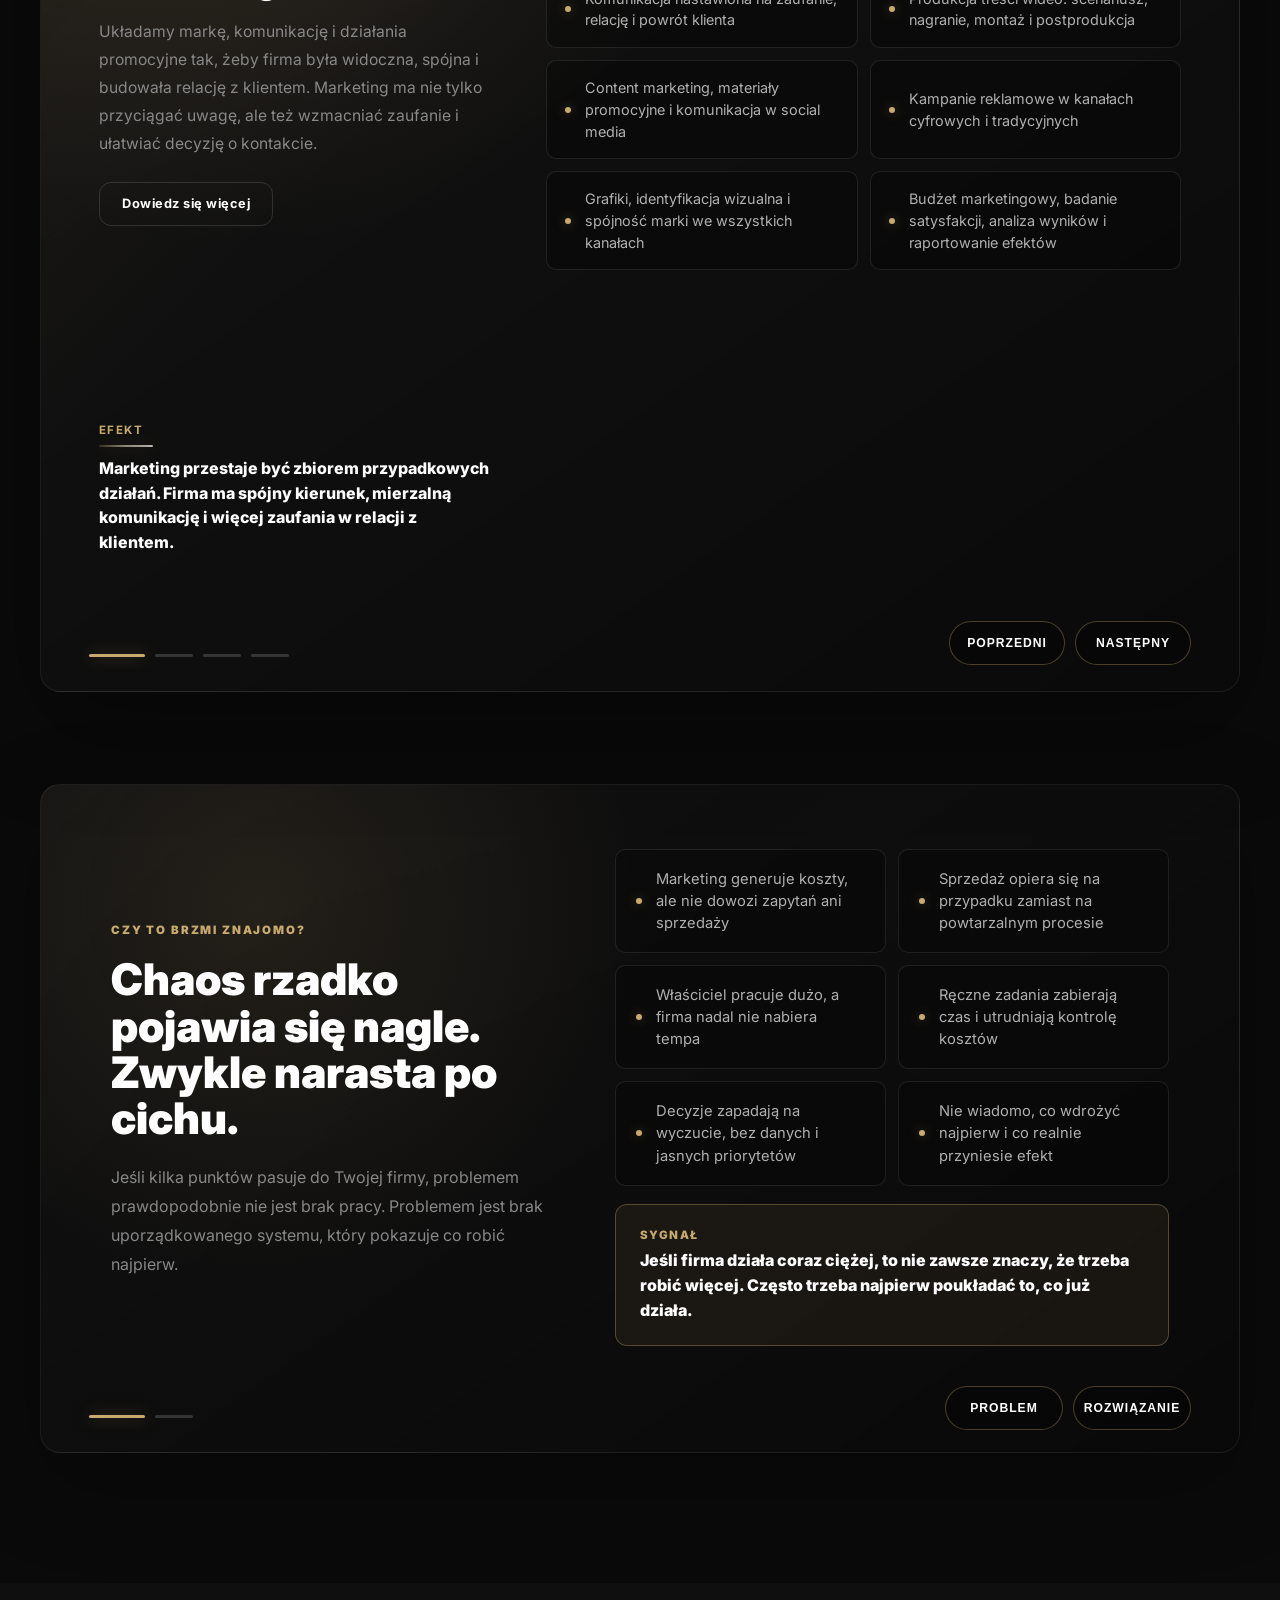
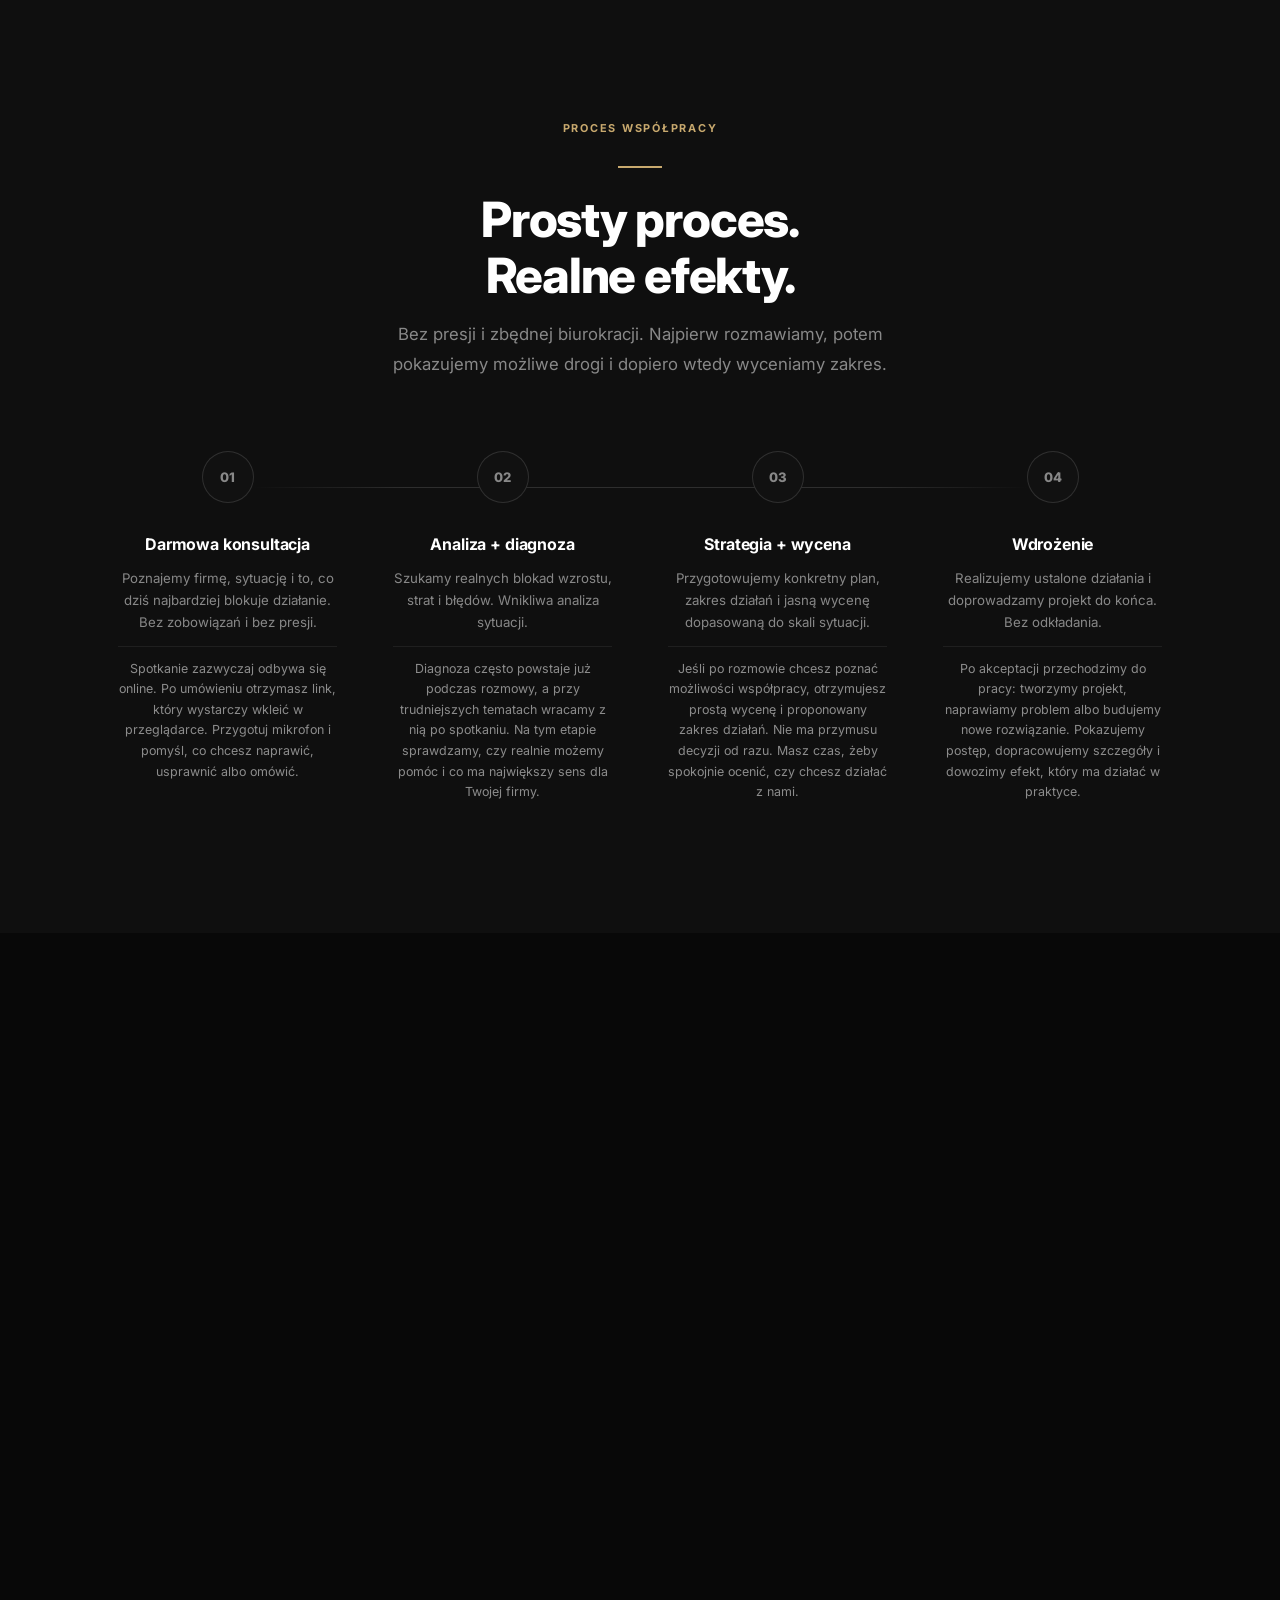
==== commit 9c71781c: "fix: usunięcie pustej przestrzeni pod Handy Basic na mobile Karty w #pakiety przez align-items:stret" ====
--- a/index.html
+++ b/index.html
@@ -2493,6 +2493,9 @@
       .footer-socials { justify-content: center; }
       .problems-grid { grid-template-columns: 1fr; }
       .bp-tiers { grid-template-columns: 1fr; }
+      /* Pakiety carousel: każda karta na mobile = wysokość naturalna (bez sztywnego stretchu) */
+      #pakiety .bp-tiers { align-items: flex-start; }
+      #pakiety .bp-tier { min-height: auto; }
       /* Partner: 1-kolumnowy grid na mobile (prosty stack, bez carousel) */
       #oferta-partner .bp-tiers {
         display: grid;
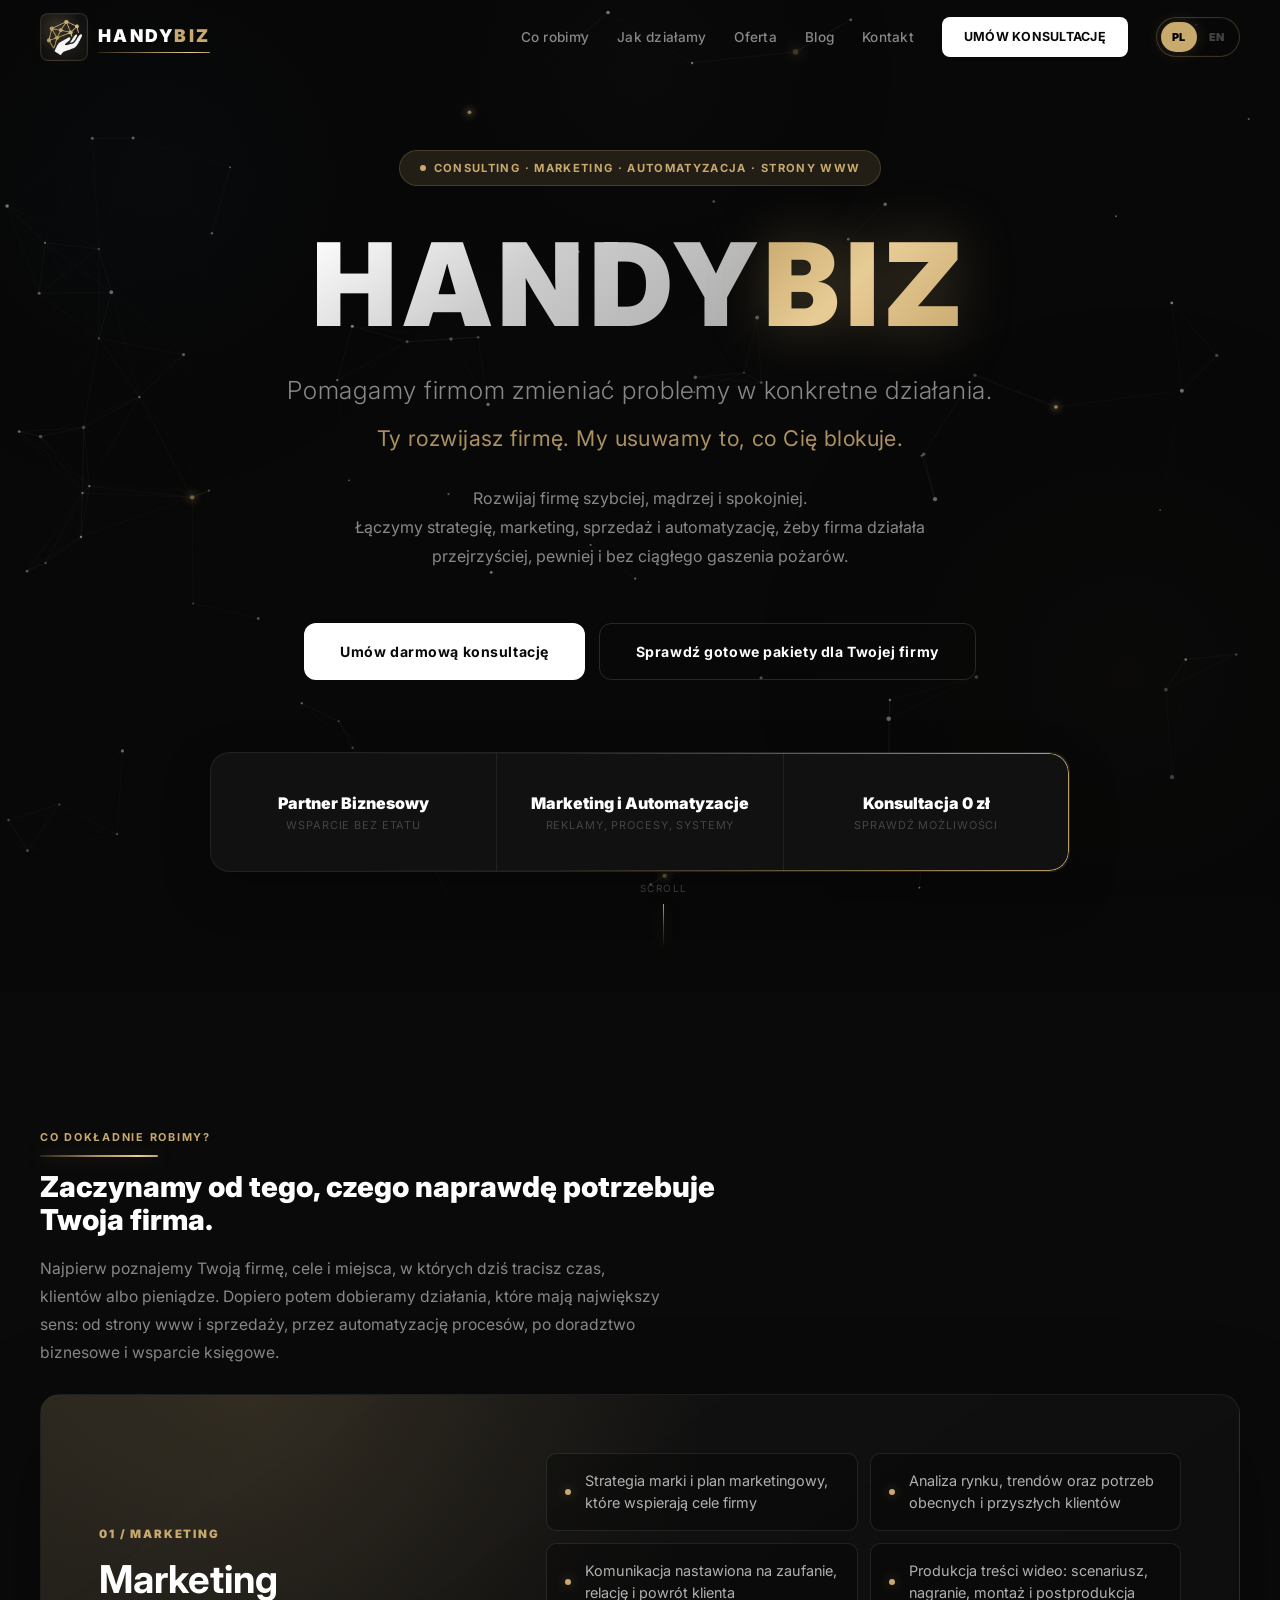
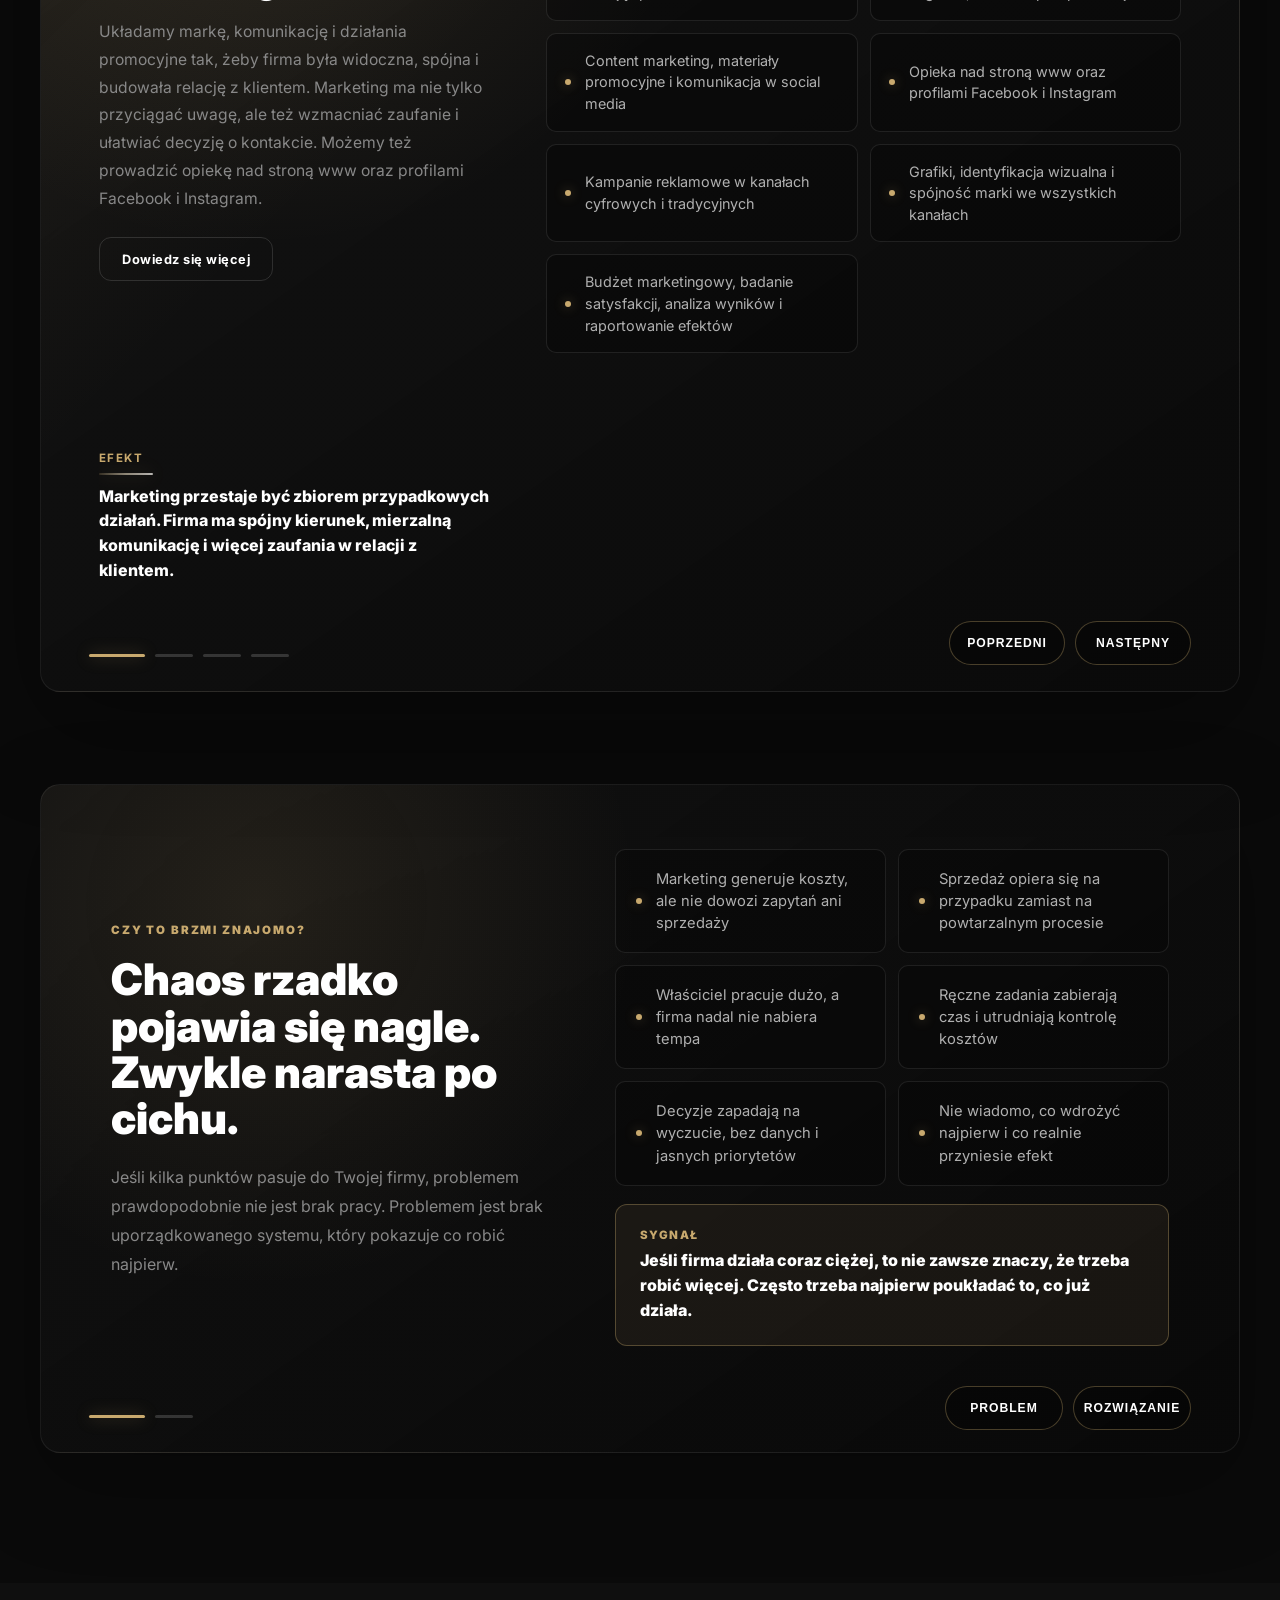
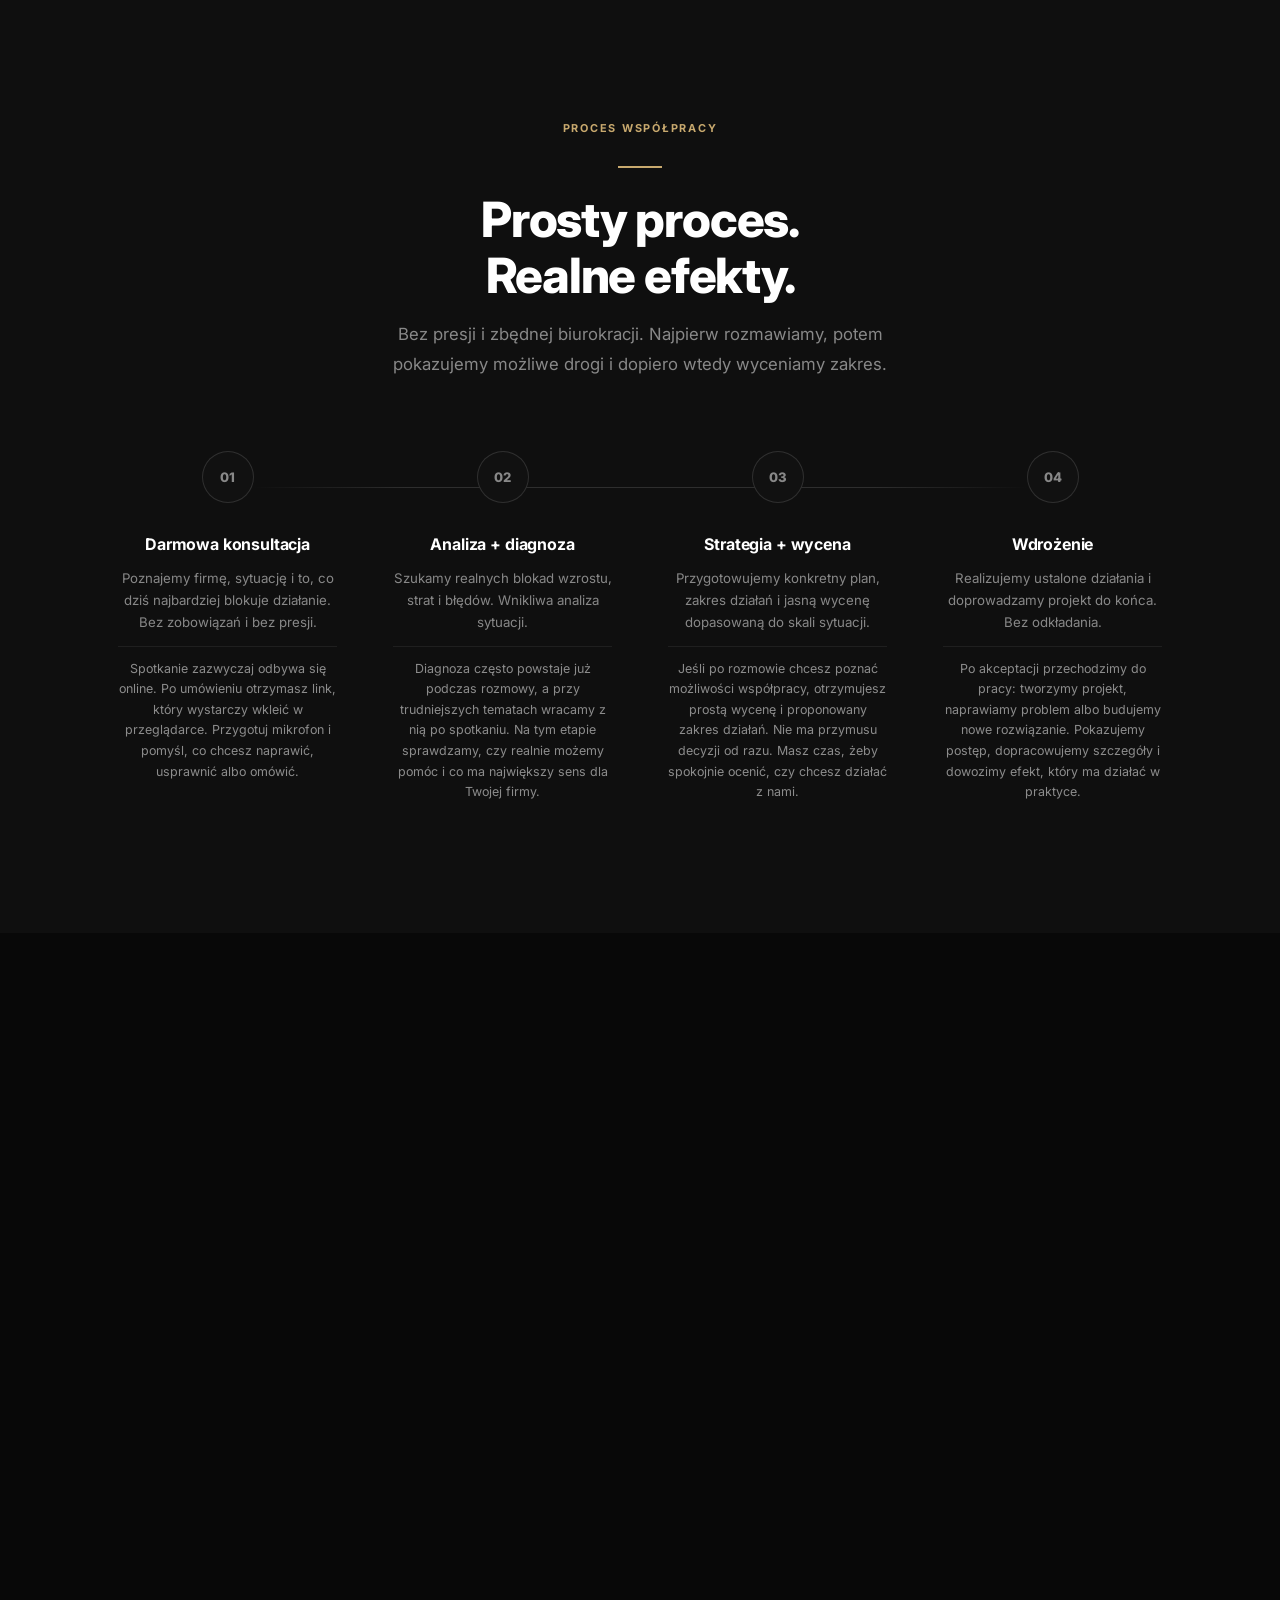
==== commit e72169c5: "feat: blog, polityka prywatności, robots/sitemap, llms.txt + zmiany w index - Dodano blog.html i pol" ====
--- a/index.html
+++ b/index.html
@@ -16,6 +16,7 @@
   <meta name="format-detection" content="telephone=no, email=no, address=no, date=no">
 
   <link rel="canonical" href="https://handybiz.pl/">
+  <link rel="alternate" type="text/plain" href="https://handybiz.pl/llms.txt" title="HANDYBIZ information for AI assistants">
 
   <!-- ── FAVICON ── -->
   <link rel="icon" type="image/png" href="favicon.png">
@@ -310,6 +311,7 @@
     .nav-links li:nth-child(3) { animation-delay: 0.4s; }
     .nav-links li:nth-child(4) { animation-delay: 0.5s; }
     .nav-links li:nth-child(5) { animation-delay: 0.6s; }
+    .nav-links li:nth-child(6) { animation-delay: 0.7s; }
     .nav-links a {
       color: var(--muted);
       text-decoration: none;
@@ -1569,7 +1571,6 @@
     .oblock-desc p:last-child { margin-bottom: 0; }
     .oblock-desc strong { color: var(--text); font-weight: 600; }
     .oblock-desc em { font-style: normal; color: rgba(200,169,110,0.8); }
-
     .oblock-right {
       padding: 40px 48px;
     }
@@ -1747,8 +1748,25 @@
     }
     .pkg-slider-head .oblock-scope-lbl { margin: 0; }
     @media (max-width: 540px) {
-      .pkg-slider-btn { display: none; }
-      .pkg-slider-wrap { padding: 0; }
+      .pkg-slider-wrap {
+        padding: 0 34px;
+        overflow: visible;
+      }
+      .pkg-slider-btn {
+        display: inline-flex;
+        align-items: center;
+        justify-content: center;
+        width: 46px;
+        height: 46px;
+        border-radius: 10px;
+        font-size: 1.8rem;
+        background: rgba(8,8,8,0.94);
+        border-color: rgba(200,169,110,0.72);
+        color: #d7b978;
+        box-shadow: 0 16px 34px rgba(0,0,0,0.48), 0 0 0 1px rgba(200,169,110,0.12);
+      }
+      .pkg-slider-btn.prev { left: -2px; }
+      .pkg-slider-btn.next { right: -2px; }
     }
     .bp-tier {
       padding: 22px 18px;
@@ -1905,6 +1923,42 @@
       color: var(--text);
       line-height: 1.05;
       margin-bottom: 5px;
+    }
+    .pkg-highlights {
+      display: flex;
+      flex-wrap: wrap;
+      gap: 7px;
+      margin: 13px 0 17px;
+    }
+    .pkg-highlight {
+      display: inline-flex;
+      align-items: center;
+      gap: 6px;
+      min-height: 25px;
+      padding: 5px 9px;
+      border: 1px solid rgba(255,255,255,0.095);
+      border-radius: 7px;
+      background:
+        linear-gradient(180deg, rgba(255,255,255,0.055), rgba(255,255,255,0.018)),
+        rgba(13,13,13,0.72);
+      color: rgba(246,246,246,0.82);
+      box-shadow:
+        inset 0 1px 0 rgba(255,255,255,0.045),
+        0 10px 22px rgba(0,0,0,0.14);
+      font-size: 0.56rem;
+      font-weight: 850;
+      letter-spacing: 0.075em;
+      line-height: 1.2;
+      text-transform: uppercase;
+    }
+    .pkg-highlight::before {
+      content: "";
+      flex: 0 0 auto;
+      width: 5px;
+      height: 5px;
+      border-radius: 999px;
+      background: rgba(200,169,110,0.82);
+      box-shadow: 0 0 10px rgba(200,169,110,0.34);
     }
     #pakiety .pro-tier .bp-tier-price {
       font-size: 1.28rem;
@@ -2385,7 +2439,17 @@
       font-size: 0.72rem;
       color: var(--dim);
     }
-
+    .form-privacy {
+      text-align: center;
+      font-size: 0.62rem;
+      color: rgba(255,255,255,0.28);
+      line-height: 1.55;
+      margin-top: -8px;
+    }
+    .form-privacy a {
+      color: rgba(200,169,110,0.68);
+      font-weight: 600;
+    }
     /* ── FOOTER ── */
     footer {
       padding: 52px 40px;
@@ -2439,6 +2503,22 @@
       height: 18px;
       fill: currentColor;
     }
+    .footer-legal {
+      display: flex;
+      flex-direction: column;
+      align-items: flex-end;
+      gap: 8px;
+    }
+    .footer-links {
+      display: flex;
+      align-items: center;
+      justify-content: flex-end;
+      gap: 12px;
+      font-size: 0.76rem;
+      font-weight: 700;
+    }
+    .footer-links a { color: rgba(255,255,255,0.22); }
+    .footer-links a:hover { color: rgba(255,255,255,0.42); }
     .footer-copy { font-size: 0.75rem; color: var(--dim); }
 
     /* ── RESPONSIVE ── */
@@ -2491,6 +2571,8 @@
       .mob-nav { padding: 24px 20px; }
       footer { padding: 40px 20px; flex-direction: column; text-align: center; }
       .footer-socials { justify-content: center; }
+      .footer-legal { align-items: center; }
+      .footer-links { justify-content: center; }
       .problems-grid { grid-template-columns: 1fr; }
       .bp-tiers { grid-template-columns: 1fr; }
       /* Pakiety carousel: każda karta na mobile = wysokość naturalna (bez sztywnego stretchu) */
@@ -2821,6 +2903,7 @@
       <li><a href="#problemy">Co robimy</a></li>
       <li><a href="#jak-dzialamy">Jak działamy</a></li>
       <li><a href="#oferta">Oferta</a></li>
+      <li><a href="blog.html">Blog</a></li>
       <li><a href="#kontakt">Kontakt</a></li>
       <li><a href="#kontakt" class="nav-cta">Umów konsultację</a></li>
     </ul>
@@ -2837,6 +2920,7 @@
     <a href="#problemy"    onclick="closeMob()">Co robimy</a>
     <a href="#jak-dzialamy" onclick="closeMob()">Jak działamy</a>
     <a href="#oferta"      onclick="closeMob()">Oferta</a>
+    <a href="blog.html"    onclick="closeMob()">Blog</a>
     <a href="#kontakt"     onclick="closeMob()">Kontakt</a>
     <a href="#kontakt"     onclick="closeMob()">Umów konsultację</a>
   </div>
@@ -2844,7 +2928,7 @@
   <!-- ══ HERO ══ -->
   <section class="hero">
     <div class="hero-content">
-      <div class="hero-badge">Strony WWW · Marketing · Automatyzacja</div>
+      <div class="hero-badge">Consulting · Marketing · Automatyzacja · Strony WWW</div>
 
       <div class="hero-brand-group">
         <div class="hero-welcome" aria-hidden="true">Witaj w</div>
@@ -2913,7 +2997,8 @@
                 <p>
                   Układamy markę, komunikację i działania promocyjne tak, żeby firma była widoczna,
                   spójna i budowała relację z klientem. Marketing ma nie tylko przyciągać uwagę,
-                  ale też wzmacniać zaufanie i ułatwiać decyzję o kontakcie.
+                  ale też wzmacniać zaufanie i ułatwiać decyzję o kontakcie. Możemy też prowadzić
+                  opiekę nad stroną www oraz profilami Facebook i Instagram.
                 </p>
                 <a href="#oferta-marketing" class="btn btn-ghost btn-sm service-learn">Dowiedz się więcej</a>
               </div>
@@ -2923,6 +3008,7 @@
                 <li>Komunikacja nastawiona na zaufanie, relację i powrót klienta</li>
                 <li>Produkcja treści wideo: scenariusz, nagranie, montaż i postprodukcja</li>
                 <li>Content marketing, materiały promocyjne i komunikacja w social media</li>
+                <li>Opieka nad stroną www oraz profilami Facebook i Instagram</li>
                 <li>Kampanie reklamowe w kanałach cyfrowych i tradycyjnych</li>
                 <li>Grafiki, identyfikacja wizualna i spójność marki we wszystkich kanałach</li>
                 <li>Budżet marketingowy, badanie satysfakcji, analiza wyników i raportowanie efektów</li>
@@ -3212,7 +3298,7 @@
               <div class="oblock-desc">
                 <p>Marketing nie powinien być zbiorem przypadkowych postów, reklam i grafik. Powinien jasno pokazywać, kim jest firma, komu pomaga i dlaczego klient może jej zaufać.</p>
                 <p><strong>Porządkujemy strategię marki, komunikację, treści, kampanie i materiały wizualne tak, żeby pracowały w jednym kierunku.</strong></p>
-                <p>Możemy zacząć od strony www, identyfikacji, contentu, wideo, kampanii reklamowej albo pełnego planu działań marketingowych.</p>
+                <p>Możemy zacząć od strony www, identyfikacji, contentu, wideo, kampanii reklamowej, opieki nad social mediami albo pełnego planu działań marketingowych.</p>
                 <p><em>Efekt: marketing staje się spójny, mierzalny i bardziej zrozumiały dla klienta.</em></p>
               </div>
             </div>
@@ -3225,14 +3311,15 @@
                 <li>Analiza rynku, trendów i potrzeb klientów</li>
                 <li>Strony www, landing page i komunikacja oferty</li>
                 <li>Content marketing, social media i materiały promocyjne</li>
+                <li>Opieka nad stroną www oraz profilami Facebook i Instagram</li>
                 <li>Produkcja wideo: scenariusz, nagranie, montaż, postprodukcja</li>
                 <li>Kampanie reklamowe cyfrowe i tradycyjne</li>
                 <li>Grafiki, identyfikacja wizualna i spójność marki</li>
                 <li>Budżet, analiza wyników i raportowanie efektów</li>
               </ul>
               <div class="oblock-scope-lbl">Cennik</div>
-              <div class="price-individual">Wycena po rozmowie. Możemy zacząć od małego zakresu albo pełnej obsługi.</div>
-              <a href="#kontakt" class="btn btn-ghost btn-sm">Zapytaj o marketing</a>
+              <div class="price-individual">Wycena po rozmowie. Możemy zacząć od małego zakresu, pełnej obsługi albo wycenić indywidualnie tylko to, czego aktualnie potrzebujesz. Wystarczy napisać maila.</div>
+              <a href="#kontakt" class="btn btn-ghost btn-sm">Ułóżmy marketing pod Twoją firmę</a>
             </div>
           </div>
         </div>
@@ -3269,7 +3356,7 @@
               </ul>
               <div class="oblock-scope-lbl">Cennik</div>
               <div class="price-individual">Wycena po rozmowie. Dobieramy zakres do realnej potrzeby, nie do gotowego pakietu.</div>
-              <a href="#kontakt" class="btn btn-ghost btn-sm">Zapytaj o automatyzację</a>
+              <a href="#kontakt" class="btn btn-ghost btn-sm">Zobacz, co możemy zautomatyzować</a>
             </div>
           </div>
         </div>
@@ -3338,7 +3425,7 @@
                 </div>
               </div>
               <div class="bp-price-note">Ceny są orientacyjne i mogą ulec zmianie w zależności od wymagań klienta, zakresu współpracy oraz ewentualnej dodatkowej pracy po naszej stronie.</div>
-              <a href="#kontakt" class="btn btn-ghost btn-sm" style="width:100%; justify-content:center;">Porozmawiaj o współpracy</a>
+              <a href="#kontakt" class="btn btn-ghost btn-sm" style="width:100%; justify-content:center;">Porozmawiajmy o stałym wsparciu</a>
             </div>
           </div>
         </div>
@@ -3348,17 +3435,19 @@
           <div class="oblock-top">
             <div class="oblock-num">02</div>
             <div class="oblock-top-content">
-              <div class="oblock-cat">Strona WWW · Domena · Mail firmowy · Automatyzacja</div>
-              <h3 class="oblock-headline">Kompletne rozwiązania online dla firm gotowych na lepszą sprzedaż.</h3>
+              <div class="oblock-cat">Strona WWW · Domena na 5 lat w cenie · Mail firmowy · Automatyzacja</div>
+              <h3 class="oblock-headline">Nie tylko strona www. Gotowe rozwiązanie online dopasowane do tego, jak sprzedaje Twoja firma.</h3>
             </div>
           </div>
           <div class="oblock-body">
             <div class="oblock-left">
               <div class="oblock-desc">
+                <p><strong>Nie kupuj "kota w worku".</strong> Otrzymaj darmowy podgląd strony, zanim zdecydujesz się na współpracę.</p>
                 <p>Strona internetowa powinna pomagać w sprzedaży, a nie tylko istnieć w sieci. Klient, który trafia na Twoją firmę, musi szybko zrozumieć, co oferujesz, dlaczego warto wybrać właśnie Ciebie i jak może zrobić kolejny krok.</p>
                 <p><strong>Nawet jeśli masz już stronę, warto sprawdzić, czy naprawdę pracuje na Twój biznes.</strong> Często problemem nie jest sam wygląd, tylko niejasna oferta, słabe prowadzenie klienta, brak wygodnego kontaktu albo strona, która nie buduje zaufania.</p>
                 <p>Dobrze przygotowana obecność online daje więcej niż estetyczny projekt. Pomaga uporządkować komunikację, zwiększa wiarygodność firmy, ułatwia pozyskiwanie zapytań i sprawia, że klient szybciej podejmuje decyzję o kontakcie.</p>
                 <p>Trudno znaleźć firmę, która zrobi to naprawdę dobrze, pod konkretny biznes i jego klientów, a nie według gotowego schematu. Dlatego od tego jesteśmy my: łączymy stronę, domenę, firmowy mail, formularz i podstawową automatyzację w rozwiązanie, które ma wspierać sprzedaż od pierwszego dnia.</p>
+                <p><strong>Nie potrzebujesz całego pakietu?</strong> Możemy wycenić indywidualnie jedną konkretną rzecz, np. samą stronę www, poprawę obecnej strony, formularz albo mail firmowy. Napisz do nas, a przygotujemy ofertę dopasowaną do tego, czego faktycznie potrzebujesz.</p>
               </div>
             </div>
             <div class="oblock-right">
@@ -3366,44 +3455,47 @@
               <div class="pkg-slider-head">
                 <div class="oblock-scope-lbl">Gotowe opcje</div>
               </div>
-              <div class="bp-tier-detail" id="pkg-tier-detail" aria-live="polite">
-                <div class="bp-detail-top">
-                  <div>
-                    <div class="bp-detail-name" id="pkg-detail-name"></div>
-                    <div class="bp-detail-price" id="pkg-detail-price"></div>
-                    <div class="bp-detail-period" id="pkg-detail-period"></div>
-                  </div>
-                  <button class="bp-detail-close pkg-detail-close" type="button" aria-label="Zamknij podgląd pakietu">×</button>
-                </div>
-                <ul class="bp-detail-list" id="pkg-detail-list"></ul>
-              </div>
               <div class="pkg-slider-wrap">
                 <button class="pkg-slider-btn prev" type="button" data-pkg-slide="prev" aria-label="Poprzedni pakiet">‹</button>
                 <div class="bp-tiers" id="pkg-slider">
-                  <div class="bp-tier featured" tabindex="0" role="button" aria-label="Pokaż pakiet WWW plus zgłoszenia">
+                  <div class="bp-tier featured">
                     <div class="bp-tier-badge">Dla firm, które chcą zacząć</div>
                     <div class="bp-tier-name">Handy Basic</div>
                     <div class="bp-tier-price">1970 zł</div>
                     <div class="bp-tier-period">jednorazowo</div>
+                    <div class="pkg-highlights" aria-label="Wyróżniki pakietu Handy Basic">
+                      <span class="pkg-highlight">Domena 5 lat w cenie</span>
+                      <span class="pkg-highlight">Mail firmowy</span>
+                      <span class="pkg-highlight">Darmowy podgląd strony</span>
+                      <span class="pkg-highlight">Mini automatyzacja</span>
+                    </div>
                     <ul class="bp-tier-list">
                       <li>Dla małych i średnich firm, które chcą profesjonalnie zaprezentować ofertę i ułatwić klientom szybki kontakt</li>
                       <li>Dobry wybór także dla osób, które chcą odświeżyć swoją aktualną stronę internetową</li>
                       <li>Profesjonalna strona www dopasowana do docelowego klienta</li>
                       <li>Uporządkowana oferta, opis usług i najważniejsze informacje</li>
                       <li>Spójny wygląd, kolorystyka i podstawowa komunikacja marketingowa</li>
-                      <li>Domena internetowa na okres roku z możliwością przedłużenia w niższej cenie przy wyborze dłuższego okresu</li>
-                      <li>Możliwość stworzenia i ustawienia firmowego maila w domenie, np. kontakt<wbr>@twojanazwa.pl</li>
+                      <li>Domena internetowa na 5 lat w cenie pakietu, z możliwością dalszego przedłużenia w najniższych możliwych cenach</li>
+                      <li>Mail firmowy dla Twojej firmy: możliwość stworzenia i ustawienia adresu w domenie, np. kontakt<wbr>@twojanazwa.pl</li>
                       <li>Wybór platformy pocztowej: od bezpłatnej skrzynki po płatne rozwiązanie dopasowane do preferencji firmy</li>
+                      <li>Wizytówka Google dla firmy, jeśli będzie potrzebna do lepszej widoczności lokalnej</li>
                       <li>Utworzenie stopki (podpisu) w HTML, przygotowanej tak, aby pasowała do różnych skrzynek mailowych i nie była ucinana</li>
                       <li>Dopracowanie strony po starcie i do 1 edycji w ciągu 12 miesięcy</li>
-                      <li>Formularz zgłoszeniowy oraz powiadomienia na maila i telefon</li>
+                      <li>Mini automatyzacja: formularz zgłoszeniowy oraz powiadomienia na maila i telefon, żeby szybciej reagować na zapytania</li>
                     </ul>
                   </div>
-                  <div class="bp-tier" tabindex="0" role="button" aria-label="Pokaż pakiet WWW plus reklama start">
+                  <div class="bp-tier">
                     <div class="bp-tier-badge">Dla firm, które chcą ruch</div>
                     <div class="bp-tier-name">Handy Boost</div>
                     <div class="bp-tier-price">2870 zł</div>
                     <div class="bp-tier-period">jednorazowo</div>
+                    <div class="pkg-highlights" aria-label="Wyróżniki pakietu Handy Boost">
+                      <span class="pkg-highlight">Reklama start</span>
+                      <span class="pkg-highlight">Mini automatyzacja</span>
+                      <span class="pkg-highlight">Domena 5 lat w cenie</span>
+                      <span class="pkg-highlight">Mail firmowy</span>
+                      <span class="pkg-highlight">Darmowy podgląd strony</span>
+                    </div>
                     <ul class="bp-tier-list">
                       <li>Wszystko z pakietu Handy Basic</li>
                       <li>Dla firmy, która po uruchomieniu strony chce od razu zacząć docierać do klientów</li>
@@ -3414,11 +3506,19 @@
                       <li>Dopracowanie strony po starcie i do 2 edycji w ciągu 12 miesięcy</li>
                     </ul>
                   </div>
-                  <div class="bp-tier pro-tier" tabindex="0" role="button" aria-label="Pokaż pakiet Handy Pro">
+                  <div class="bp-tier pro-tier">
                     <div class="bp-tier-name">Handy Pro</div>
                     <div class="bp-tier-price">od 4940 zł</div>
                     <div class="bp-tier-price-note">Najniższa możliwa cena. Finalna wycena zależy od wymagań klienta, zakresu projektu oraz liczby godzin potrzebnych na rozbudowę strony.</div>
                     <div class="bp-tier-period">jednorazowo</div>
+                    <div class="pkg-highlights" aria-label="Wyróżniki pakietu Handy Pro">
+                      <span class="pkg-highlight">Rozbudowana strona</span>
+                      <span class="pkg-highlight">Większa automatyzacja</span>
+                      <span class="pkg-highlight">Serwer dopasowany do projektu</span>
+                      <span class="pkg-highlight">CRM lub panel</span>
+                      <span class="pkg-highlight">Reklama startowa</span>
+                      <span class="pkg-highlight">Darmowy podgląd</span>
+                    </div>
                     <ul class="bp-tier-list">
                       <li>Dla średnich i dużych firm, które potrzebują bardziej rozbudowanej strony oraz dłuższej współpracy z naszym działem marketingowym</li>
                       <li>Bardziej rozbudowana strona postawiona na serwerze, w jakości Handy Basic, wzbogacona o dodatkowe sekcje i dopracowaną treść. Cena pakietu może wzrosnąć wraz z zakresem prac i liczbą godzin potrzebnych na przygotowanie rozbudowanych sekcji</li>
@@ -3433,7 +3533,7 @@
                 </div>
                 <button class="pkg-slider-btn next" type="button" data-pkg-slide="next" aria-label="Kolejny pakiet">›</button>
               </div>
-              <a href="#kontakt" class="btn btn-ghost btn-sm" style="width:100%; justify-content:center;">Zapytaj o pakiet dla firmy</a>
+              <a href="#kontakt" class="btn btn-ghost btn-sm" style="width:100%; justify-content:center;">Zobacz darmowy podgląd swojej strony</a>
             </div>
           </div>
         </div>
@@ -3585,9 +3685,9 @@
             </div>
 
             <div class="form-group">
-              <label class="form-label" for="msg">Opisz swój problem lub wyzwanie</label>
+              <label class="form-label" for="msg">Opisz swój problem lub wyzwanie (opcjonalnie)</label>
               <textarea id="msg" name="message" class="form-ctrl"
-                placeholder="Napisz, co dzieje się w firmie i jaki efekt chcesz osiągnąć. Możesz opisać problem prostymi słowami, a my pomożemy uporządkować pierwszy krok." required></textarea>
+                placeholder="Napisz, co dzieje się w firmie i jaki efekt chcesz osiągnąć. Możesz opisać problem prostymi słowami, a my pomożemy uporządkować pierwszy krok."></textarea>
             </div>
 
             <div class="form-status" id="form-status"></div>
@@ -3596,6 +3696,10 @@
               Wyślij zgłoszenie
             </button>
             <p class="form-note">Najpierw rozmawiamy i poznajemy sytuację. Dopiero później proponujemy zakres, wycenę albo osobę, która najlepiej pomoże.</p>
+            <p class="form-privacy">
+              Wysyłając zgłoszenie, akceptujesz
+              <a href="polityka-prywatnosci.html">Politykę prywatności HANDYBIZ</a>.
+            </p>
           </form>
         </div>
 
@@ -3621,7 +3725,13 @@
         </a>
       </div>
     </div>
-    <div class="footer-copy">© 2026 HANDYBIZ. Wszelkie prawa zastrzeżone.</div>
+    <div class="footer-legal">
+      <div class="footer-links" aria-label="Linki prawne">
+        <a href="blog.html">Blog</a>
+        <a href="polityka-prywatnosci.html">Polityka prywatności</a>
+      </div>
+      <div class="footer-copy">© 2026 HANDYBIZ. Wszelkie prawa zastrzeżone.</div>
+    </div>
   </footer>
 
 </div><!-- /.wrapper -->
@@ -3863,7 +3973,7 @@
   'Umów konsultację': 'Book a consultation',
   'Umów darmową konsultację': 'Book a free consultation',
   'Sprawdź gotowe pakiety dla Twojej firmy': 'See ready-made packages for your company',
-  'Strony WWW · Marketing · Automatyzacja': 'Websites · Marketing · Automation',
+  'Consulting · Marketing · Automatyzacja · Strony WWW': 'Consulting · Marketing · Automation · Websites',
   'Witaj w': 'Welcome to',
   'Pomagamy firmom zmieniać problemy w konkretne działania.': 'We help companies turn problems into concrete actions.',
   'Ty rozwijasz firmę. My usuwamy to, co Cię blokuje.': 'You grow your company. We remove what holds it back.',
@@ -3910,12 +4020,12 @@
   'Wspólne planowanie i prowadzenie wdrożeń: od decyzji, przez wybór narzędzi, po automatyzacje lub systemy tworzone pod firmę': 'Joint planning and implementation: from decisions and tool selection to automations or systems created for the company',
   'Najlepsze warunki na automatyzacje i systemy tworzone z HandyBiz': 'Best conditions for automations and systems created with HandyBiz',
   'Gotowe pakiety www': 'Ready-made website packages',
-  'Kompletne rozwiązania online dla firm gotowych na lepszą sprzedaż.': 'Complete online solutions for companies ready for better sales.',
+  'Nie tylko strona www. Gotowe rozwiązanie online dopasowane do tego, jak sprzedaje Twoja firma.': 'Not just a website. A ready online solution matched to how your company sells.',
   'Gotowe opcje': 'Ready options',
   'Dla firm, które chcą zacząć': 'For companies that want to start',
   'Dla firm, które chcą ruch': 'For companies that want traffic',
   'jednorazowo': 'one-time',
-  'Zapytaj o pakiet dla firmy': 'Ask about a company package',
+  'Zobacz darmowy podgląd swojej strony': 'See a free preview of your website',
   'Pierwsza konsultacja bezpłatna': 'First consultation free',
   'Co dokładnie robimy?': 'What exactly do we do?',
   'Zaczynamy od tego, czego naprawdę potrzebuje Twoja firma.': 'We start with what your company really needs.',
@@ -4018,11 +4128,12 @@
   'Analiza rynku, trendów i potrzeb klientów': 'Market, trend and customer-needs analysis',
   'Strony www, landing page i komunikacja oferty': 'Websites, landing pages and offer communication',
   'Content marketing, social media i materiały promocyjne': 'Content marketing, social media and promotional materials',
+  'Opieka nad stroną www oraz profilami Facebook i Instagram': 'Website care and Facebook and Instagram profile management',
   'Produkcja wideo: scenariusz, nagranie, montaż, postprodukcja': 'Video production: script, recording, editing, post-production',
   'Kampanie reklamowe cyfrowe i tradycyjne': 'Digital and traditional advertising campaigns',
   'Grafiki, identyfikacja wizualna i spójność marki': 'Graphics, visual identity and brand consistency',
   'Budżet, analiza wyników i raportowanie efektów': 'Budget, performance analysis and result reporting',
-  'Zapytaj o marketing': 'Ask about marketing',
+  'Ułóżmy marketing pod Twoją firmę': 'Let us shape marketing for your company',
   'Automatyzacja · Systemy · Aplikacje · Dane': 'Automation · Systems · Apps · Data',
   'Technologia ma ułatwiać pracę, a nie dokładać kolejny chaos.': 'Technology should make work easier, not add another layer of chaos.',
   'Automatyzacja i rozwiązania technologiczne': 'Automation and technology solutions',
@@ -4033,9 +4144,9 @@
   'Kalkulatory ofertowe, formularze i proste aplikacje webowe': 'Offer calculators, forms and simple web applications',
   'Aplikacje Android / iOS dopasowane do procesu biznesu': 'Android / iOS apps tailored to the business process',
   'Strony www, landing page, domeny, poczta, chmura i dostępy': 'Websites, landing pages, domains, email, cloud and access',
-  'Zapytaj o automatyzację': 'Ask about automation',
-  'Porozmawiaj o współpracy': 'Talk about cooperation',
-  'Strona WWW · Domena · Mail firmowy · Automatyzacja': 'Website · Domain · Business email · Automation',
+  'Zobacz, co możemy zautomatyzować': 'See what we can automate',
+  'Porozmawiajmy o stałym wsparciu': 'Let us talk about ongoing support',
+  'Strona WWW · Domena na 5 lat w cenie · Mail firmowy · Automatyzacja': 'Website · Domain for 5 years included · Business email · Automation',
   'Pakiety techniczne': 'Technical packages',
   '1970 zł': '1,970 PLN',
   '2870 zł': '2,870 PLN',
@@ -4085,12 +4196,12 @@
   'Partner biznesowy (stała współpraca)': 'Business partner (ongoing cooperation)',
   'Diagnoza biznesowa': 'Business diagnosis',
   'Inne': 'Other',
-  'Opisz swój problem lub wyzwanie': 'Describe your problem or challenge',
+  'Opisz swój problem lub wyzwanie (opcjonalnie)': 'Describe your problem or challenge (optional)',
   'Wyślij zgłoszenie': 'Send inquiry',
   'Strategia · Marketing · Sprzedaż · Automatyzacja · Doradztwo dla firm, które chcą działać spokojniej': 'Strategy · Marketing · Sales · Automation · Consulting for companies that want to operate with more clarity',
   '© 2026 HANDYBIZ. Wszelkie prawa zastrzeżone.': '© 2026 HANDYBIZ. All rights reserved.',
   'Najpierw poznajemy Twoją firmę, cele i miejsca, w których dziś tracisz czas, klientów albo pieniądze. Dopiero potem dobieramy działania, które mają największy sens: od strony www i sprzedaży, przez automatyzację procesów, po doradztwo biznesowe i wsparcie księgowe.': 'First, we get to know your company, goals and the areas where you currently lose time, customers or money. Only then do we choose the actions that make the most sense: from websites and sales to process automation, business consulting and accounting support.',
-  'Układamy markę, komunikację i działania promocyjne tak, żeby firma była widoczna, spójna i budowała relację z klientem. Marketing ma nie tylko przyciągać uwagę, ale też wzmacniać zaufanie i ułatwiać decyzję o kontakcie.': 'We organize the brand, communication and promotional activities so the company is visible, consistent and builds customer relationships. Marketing should not only attract attention, but also strengthen trust and make it easier to reach out.',
+  'Układamy markę, komunikację i działania promocyjne tak, żeby firma była widoczna, spójna i budowała relację z klientem. Marketing ma nie tylko przyciągać uwagę, ale też wzmacniać zaufanie i ułatwiać decyzję o kontakcie. Możemy też prowadzić opiekę nad stroną www oraz profilami Facebook i Instagram.': 'We organize the brand, communication and promotional activities so the company is visible, consistent and builds customer relationships. Marketing should not only attract attention, but also strengthen trust and make it easier to reach out. We can also take care of your website and Facebook and Instagram profiles.',
   'Pomagamy wybrać model sprzedaży dopasowany do branży, klienta i etapu firmy. Porządkujemy sposób prowadzenia rozmów, ofertowania i podejmowania decyzji sprzedażowych.': 'We help choose a sales model suited to the industry, customer and company stage. We organize how conversations, offers and sales decisions are handled.',
   'Szukamy rozwiązań, które realnie ułatwią pracę w Twoim obecnym systemie. Tworzymy i łączymy narzędzia pod konkretny proces, zamiast dokładać kolejne przypadkowe aplikacje.': 'We look for solutions that genuinely make work easier inside your current system. We create and connect tools around a specific process instead of adding more random apps.',
   'Oddzielamy decyzje biznesowe od spraw księgowych, bo każda z tych rzeczy wymaga innej odpowiedzialności. Ty dostajesz jasny kierunek działania i dostęp do właściwych specjalistów.': 'We separate business decisions from accounting matters because each requires a different kind of responsibility. You get a clear direction and access to the right specialists.',
@@ -4120,9 +4231,9 @@
   'Pierwsza konsultacja 0 zł. Jeśli po spotkaniu będzie potrzebny dalszy zakres, ustalimy go dopiero po poznaniu sytuacji.': 'First consultation is free. If further scope is needed after the meeting, we define it only after understanding the situation.',
   'Marketing nie powinien być zbiorem przypadkowych postów, reklam i grafik. Powinien jasno pokazywać, kim jest firma, komu pomaga i dlaczego klient może jej zaufać.': 'Marketing should not be a collection of random posts, ads and graphics. It should clearly show who the company is, who it helps and why customers can trust it.',
   'Porządkujemy strategię marki, komunikację, treści, kampanie i materiały wizualne tak, żeby pracowały w jednym kierunku.': 'We organize brand strategy, communication, content, campaigns and visuals so they all work in one direction.',
-  'Możemy zacząć od strony www, identyfikacji, contentu, wideo, kampanii reklamowej albo pełnego planu działań marketingowych.': 'We can start with a website, identity, content, video, an advertising campaign or a full marketing action plan.',
+  'Możemy zacząć od strony www, identyfikacji, contentu, wideo, kampanii reklamowej, opieki nad social mediami albo pełnego planu działań marketingowych.': 'We can start with a website, identity, content, video, an advertising campaign, social media care or a full marketing action plan.',
   'Efekt: marketing staje się spójny, mierzalny i bardziej zrozumiały dla klienta.': 'Result: marketing becomes consistent, measurable and easier for the customer to understand.',
-  'Wycena po rozmowie. Możemy zacząć od małego zakresu albo pełnej obsługi.': 'Quote after a conversation. We can start with a small scope or full support.',
+  'Wycena po rozmowie. Możemy zacząć od małego zakresu, pełnej obsługi albo wycenić indywidualnie tylko to, czego aktualnie potrzebujesz. Wystarczy napisać maila.': 'Quote after a conversation. We can start with a small scope, full support or prepare an individual quote only for what you currently need. Just send us an email.',
   'W wielu firmach problemem nie jest brak narzędzi, tylko brak połączenia między nimi. Dane są w kilku miejscach, raporty w Excelu, a ważne sprawy zależą od pamięci jednej osoby.': 'In many companies, the problem is not a lack of tools, but the lack of connection between them. Data sits in several places, reports are in Excel and important matters depend on one person’s memory.',
   'Szukamy rozwiązań, które ułatwią pracę w Twoim aktualnym systemie, zamiast wymieniać wszystko od zera.': 'We look for solutions that make work easier in your current system instead of replacing everything from scratch.',
   'Tworzymy automatyzacje, integracje, dashboardy, kalkulatory, formularze, aplikacje webowe i mobilne, strony www oraz techniczne zaplecze dla małych firm.': 'We create automations, integrations, dashboards, calculators, forms, web and mobile apps, websites and technical infrastructure for small companies.',
@@ -4135,22 +4246,38 @@
   'Efekt: masz pod ręką zespół, który zna Twoją firmę, pomaga podejmować lepsze decyzje i dowozi konkretne działania wtedy, kiedy są naprawdę potrzebne.': 'Result: you have a team close at hand that knows your company, helps you make better decisions and delivers concrete actions when they are truly needed.',
   'Bestseller': 'Bestseller',
   'Ceny są orientacyjne i mogą ulec zmianie w zależności od wymagań klienta, zakresu współpracy oraz ewentualnej dodatkowej pracy po naszej stronie.': 'Prices are indicative and may change depending on client requirements, cooperation scope and any additional work required on our side.',
+  'Nie kupuj "kota w worku".': 'Do not buy a pig in a poke.',
+  'Otrzymaj darmowy podgląd strony, zanim zdecydujesz się na współpracę.': 'Get a free website preview before you decide to work with us.',
   'Strona internetowa powinna pomagać w sprzedaży, a nie tylko istnieć w sieci. Klient, który trafia na Twoją firmę, musi szybko zrozumieć, co oferujesz, dlaczego warto wybrać właśnie Ciebie i jak może zrobić kolejny krok.': 'A website should support sales, not just exist online. A customer who finds your company should quickly understand what you offer, why they should choose you and how to take the next step.',
   'Nawet jeśli masz już stronę, warto sprawdzić, czy naprawdę pracuje na Twój biznes.': 'Even if you already have a website, it is worth checking whether it truly works for your business.',
   'Często problemem nie jest sam wygląd, tylko niejasna oferta, słabe prowadzenie klienta, brak wygodnego kontaktu albo strona, która nie buduje zaufania.': 'Often, the problem is not the design itself, but an unclear offer, weak customer guidance, inconvenient contact or a website that does not build trust.',
   'Dobrze przygotowana obecność online daje więcej niż estetyczny projekt. Pomaga uporządkować komunikację, zwiększa wiarygodność firmy, ułatwia pozyskiwanie zapytań i sprawia, że klient szybciej podejmuje decyzję o kontakcie.': 'A well-prepared online presence gives more than an attractive design. It organizes communication, increases credibility, helps generate inquiries and makes it easier for customers to decide to contact you.',
   'Trudno znaleźć firmę, która zrobi to naprawdę dobrze, pod konkretny biznes i jego klientów, a nie według gotowego schematu. Dlatego od tego jesteśmy my: łączymy stronę, domenę, firmowy mail, formularz i podstawową automatyzację w rozwiązanie, które ma wspierać sprzedaż od pierwszego dnia.': 'It is hard to find a company that does this truly well for a specific business and its customers, not from a generic template. That is where we come in: we connect the website, domain, business email, form and basic automation into a solution designed to support sales from day one.',
+  'Nie potrzebujesz całego pakietu?': 'Do you not need the full package?',
+  'Możemy wycenić indywidualnie jedną konkretną rzecz, np. samą stronę www, poprawę obecnej strony, formularz albo mail firmowy. Napisz do nas, a przygotujemy ofertę dopasowaną do tego, czego faktycznie potrzebujesz.': 'We can quote one specific thing individually, such as only a website, improvements to your current site, a form or business email. Write to us and we will prepare an offer matched to what you actually need.',
   'Dla małych i średnich firm, które chcą profesjonalnie zaprezentować ofertę i ułatwić klientom szybki kontakt': 'For small and medium-sized companies that want to present their offer professionally and make it easy for customers to get in touch',
   'Dobry wybór także dla osób, które chcą odświeżyć swoją aktualną stronę internetową': 'Also a good choice for people who want to refresh their current website',
   'Profesjonalna strona www dopasowana do docelowego klienta': 'A professional website tailored to the target customer',
   'Uporządkowana oferta, opis usług i najważniejsze informacje': 'Organized offer, service descriptions and key information',
   'Spójny wygląd, kolorystyka i podstawowa komunikacja marketingowa': 'Consistent look, colors and basic marketing communication',
-  'Domena internetowa na okres roku z możliwością przedłużenia w niższej cenie przy wyborze dłuższego okresu': 'Domain for one year with the option to renew at a lower price when choosing a longer period',
-  'Możliwość stworzenia i ustawienia firmowego maila w domenie, np. jankowalski@twojanazwa.pl': 'Option to create and set up business email in your domain, e.g. john@yourname.com',
+  'Domena 5 lat w cenie': 'Domain for 5 years included',
+  'Mail firmowy': 'Business email',
+  'Darmowy podgląd strony': 'Free website preview',
+  'Rozbudowana strona': 'Expanded website',
+  'Większa automatyzacja': 'Larger automation',
+  'Serwer dopasowany do projektu': 'Server matched to the project',
+  'CRM lub panel': 'CRM or dashboard',
+  'Reklama startowa': 'Starter advertising',
+  'Darmowy podgląd': 'Free preview',
+  'Mini automatyzacja': 'Mini automation',
+  'Reklama start': 'Starter ads',
+  'Domena internetowa na 5 lat w cenie pakietu, z możliwością dalszego przedłużenia w najniższych możliwych cenach': 'Domain for 5 years included in the package, with the option to renew later at the lowest possible prices',
+  'Mail firmowy dla Twojej firmy: możliwość stworzenia i ustawienia adresu w domenie, np. kontakt@twojanazwa.pl': 'Business email for your company: option to create and set up an address in your domain, e.g. contact@yourname.com',
   'Wybór platformy pocztowej: od bezpłatnej skrzynki po płatne rozwiązanie dopasowane do preferencji firmy': 'Choice of email platform: from a free mailbox to a paid solution matched to company preferences',
+  'Wizytówka Google dla firmy, jeśli będzie potrzebna do lepszej widoczności lokalnej': 'Google Business Profile for the company if needed for better local visibility',
   'Utworzenie stopki (podpisu) w HTML, przygotowanej tak, aby pasowała do różnych skrzynek mailowych i nie była ucinana': 'Creation of an HTML email signature prepared to work across different mailboxes without being cut off',
   'Dopracowanie strony po starcie i do 1 edycji w ciągu 12 miesięcy': 'Website refinement after launch and up to 1 edit within 12 months',
-  'Formularz zgłoszeniowy oraz powiadomienia na maila i telefon': 'Inquiry form and email/phone notifications',
+  'Mini automatyzacja: formularz zgłoszeniowy oraz powiadomienia na maila i telefon, żeby szybciej reagować na zapytania': 'Mini automation: inquiry form plus email and phone notifications so you can respond to inquiries faster',
   'Wszystko z pakietu Handy Basic': 'Everything from Handy Basic',
   'Dla firmy, która po uruchomieniu strony chce od razu zacząć docierać do klientów': 'For a company that wants to start reaching customers right after launch',
   'Reklama strony przez 1 miesiąc nastawiona na pierwsze zapytania, z możliwością zwiększenia budżetu. Klient sam decyduje, ile chce zainwestować, zachowując pełną wygodę i kontrolę nad wydatkami': 'Website advertising for 1 month focused on first inquiries, with the option to increase the budget. The client decides how much to invest, keeping full convenience and control over spending.',
@@ -4169,6 +4296,11 @@
   'Konsultacja rozwojowa po uruchomieniu: priorytety zmian, kolejność działań i rekomendacje na dalszy etap': 'Post-launch growth consultation: change priorities, action order and recommendations for the next stage',
   'Na bezpłatnej konsultacji porządkujemy sytuację, wskazujemy możliwe kierunki i pomagamy wybrać pierwszy rozsądny krok.': 'During a free consultation, we organize the situation, point out possible directions and help choose the first reasonable step.',
   'Opisz krótko, co chcesz uporządkować: marketing, sprzedaż, procesy, stronę www, start firmy albo konkretny problem. Odpowiemy spokojnie i podpowiemy, od czego zacząć.': 'Briefly describe what you want to organize: marketing, sales, processes, a website, starting a company or a specific problem. We will respond calmly and suggest where to start.',
+  'Dane z formularza wykorzystamy wyłącznie do kontaktu i przedstawienia oferty. Szczegóły:': 'We use form data only to contact you and present an offer. Details:',
+  'Wysyłając zgłoszenie, akceptujesz': 'By sending the inquiry, you accept the',
+  'Polityka prywatności HANDYBIZ': 'HANDYBIZ privacy policy',
+  'Politykę prywatności HANDYBIZ': 'HANDYBIZ privacy policy',
+  'Polityka prywatności': 'Privacy policy',
   'Najpierw rozmawiamy i poznajemy sytuację. Dopiero później proponujemy zakres, wycenę albo osobę, która najlepiej pomoże.': 'First, we talk and understand the situation. Only then do we propose the scope, quote or person who can help best.',
   'Wysyłanie…': 'Sending...',
   '✓ Wiadomość wysłana! Odezwiemy się w ciągu 24 godzin.': '✓ Message sent! We will get back to you within 24 hours.',
@@ -4198,6 +4330,7 @@
     'Wybierz slajd historii': 'Choose story slide',
     'Problemy klienta': 'Client problems',
     'Jak pomaga HANDYBIZ': 'How HANDYBIZ helps',
+    'Linki prawne': 'Legal links',
   },
 };
 
@@ -4445,13 +4578,6 @@
 
 
 /* ── TECHNICAL PACKAGE TIERS ── */
-const pkgDetail = document.getElementById('pkg-tier-detail');
-const pkgDetailName = document.getElementById('pkg-detail-name');
-const pkgDetailPrice = document.getElementById('pkg-detail-price');
-const pkgDetailPeriod = document.getElementById('pkg-detail-period');
-const pkgDetailList = document.getElementById('pkg-detail-list');
-const pkgDetailClose = document.querySelector('.pkg-detail-close');
-const pkgTiers = document.querySelectorAll('#pakiety .bp-tier');
 const pkgSlider = document.getElementById('pkg-slider');
 const pkgSlideButtons = document.querySelectorAll('[data-pkg-slide]');
 
@@ -4473,53 +4599,6 @@
   onNext: () => scrollPkgSlider(1),
   onPrev: () => scrollPkgSlider(-1),
   threshold: 38,
-});
-
-pkgTiers.forEach(tier => {
-  const selectPkgTier = () => {
-    const isSelected = tier.classList.contains('selected');
-    pkgTiers.forEach(el => {
-      el.classList.remove('selected');
-    });
-
-    if (isSelected) {
-      pkgDetail?.classList.remove('open');
-      return;
-    }
-
-    tier.classList.add('selected');
-    if (!pkgDetail) return;
-
-    pkgDetailName.textContent = tier.querySelector('.bp-tier-name')?.textContent || '';
-    pkgDetailPrice.textContent = tier.querySelector('.bp-tier-price')?.textContent || '';
-    pkgDetailPeriod.textContent = tier.querySelector('.bp-tier-period')?.textContent || '';
-    pkgDetailList.innerHTML = '';
-    tier.querySelectorAll('.bp-tier-list li').forEach(item => {
-      const li = document.createElement('li');
-      li.textContent = item.textContent;
-      pkgDetailList.appendChild(li);
-    });
-    pkgDetail.classList.add('open');
-  };
-
-  tier.addEventListener('click', selectPkgTier);
-  tier.querySelectorAll('a[href^="#"]').forEach(link => {
-    link.addEventListener('click', e => {
-      e.stopPropagation();
-    });
-  });
-  tier.addEventListener('keydown', e => {
-    if (e.key !== 'Enter' && e.key !== ' ') return;
-    e.preventDefault();
-    selectPkgTier();
-  });
-});
-
-pkgDetailClose?.addEventListener('click', () => {
-  pkgTiers.forEach(el => {
-    el.classList.remove('selected');
-  });
-  pkgDetail?.classList.remove('open');
 });
 
 /* ── FORM ── */
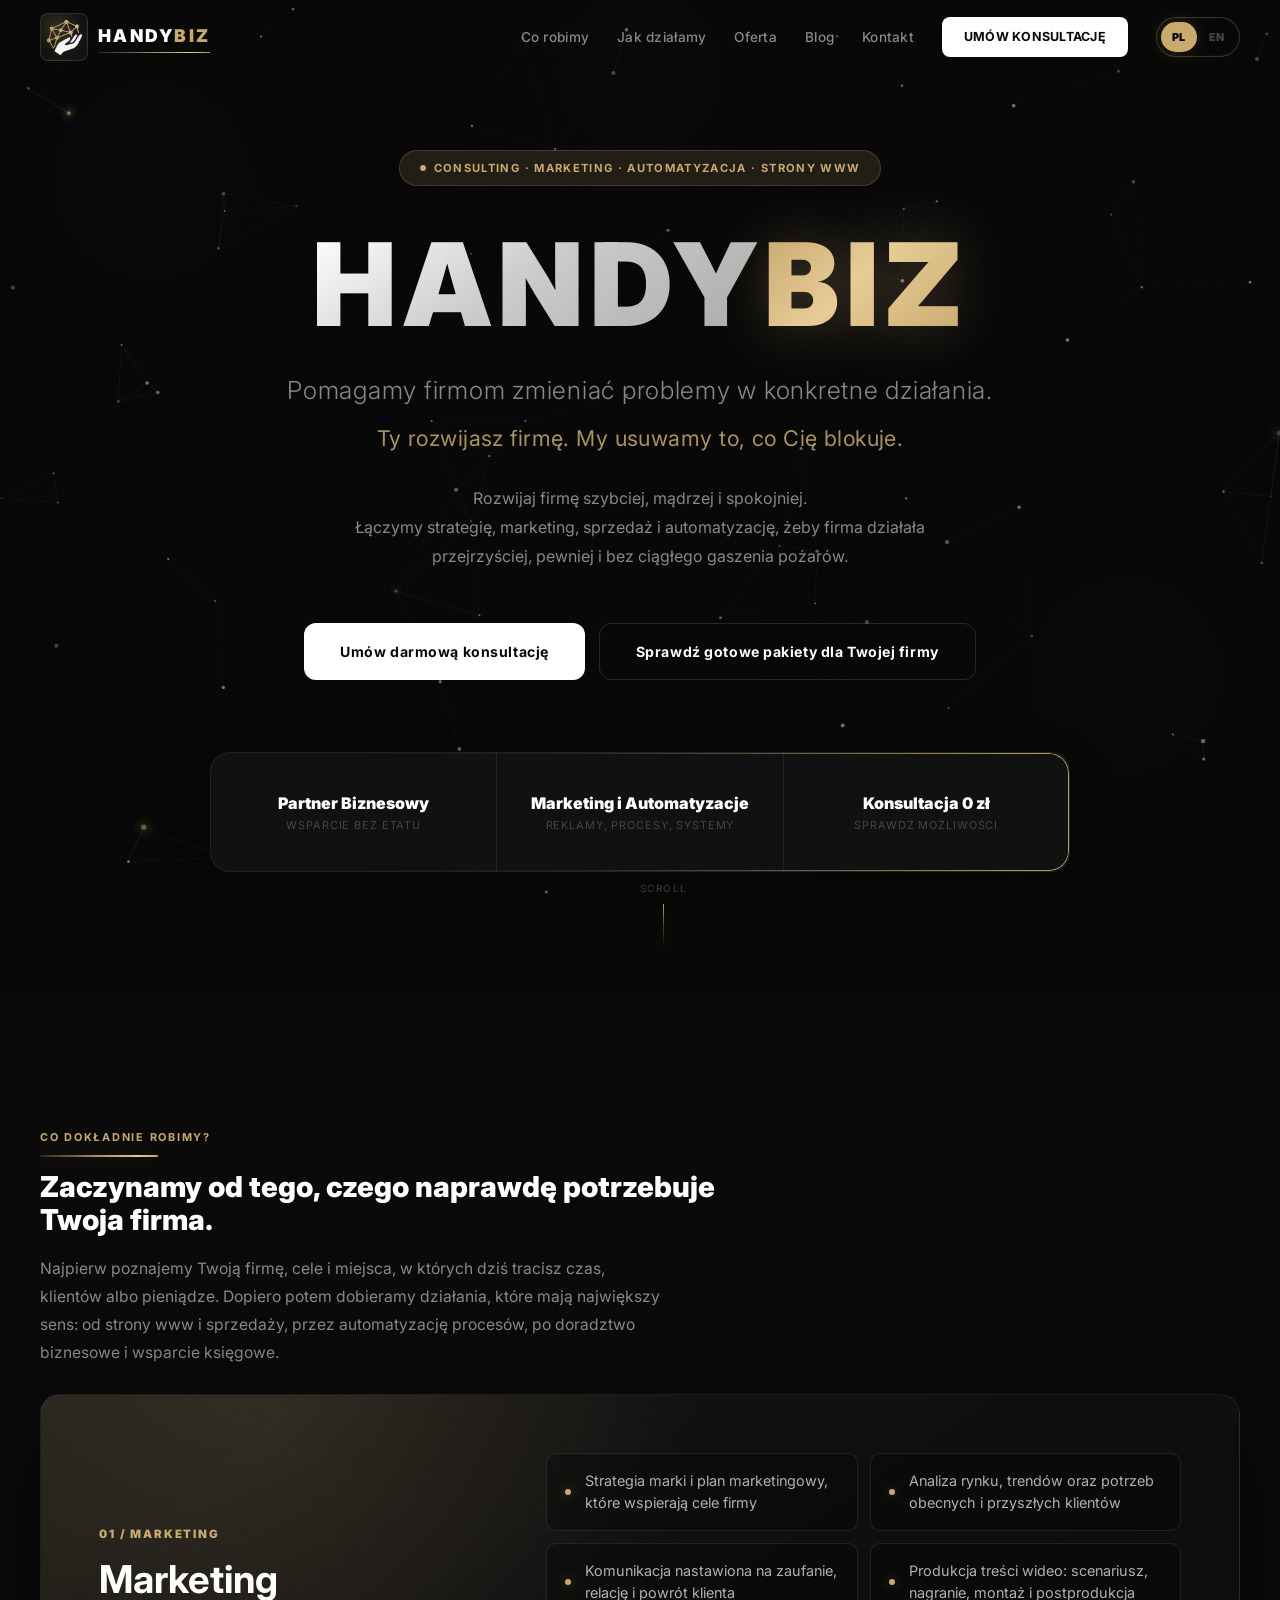
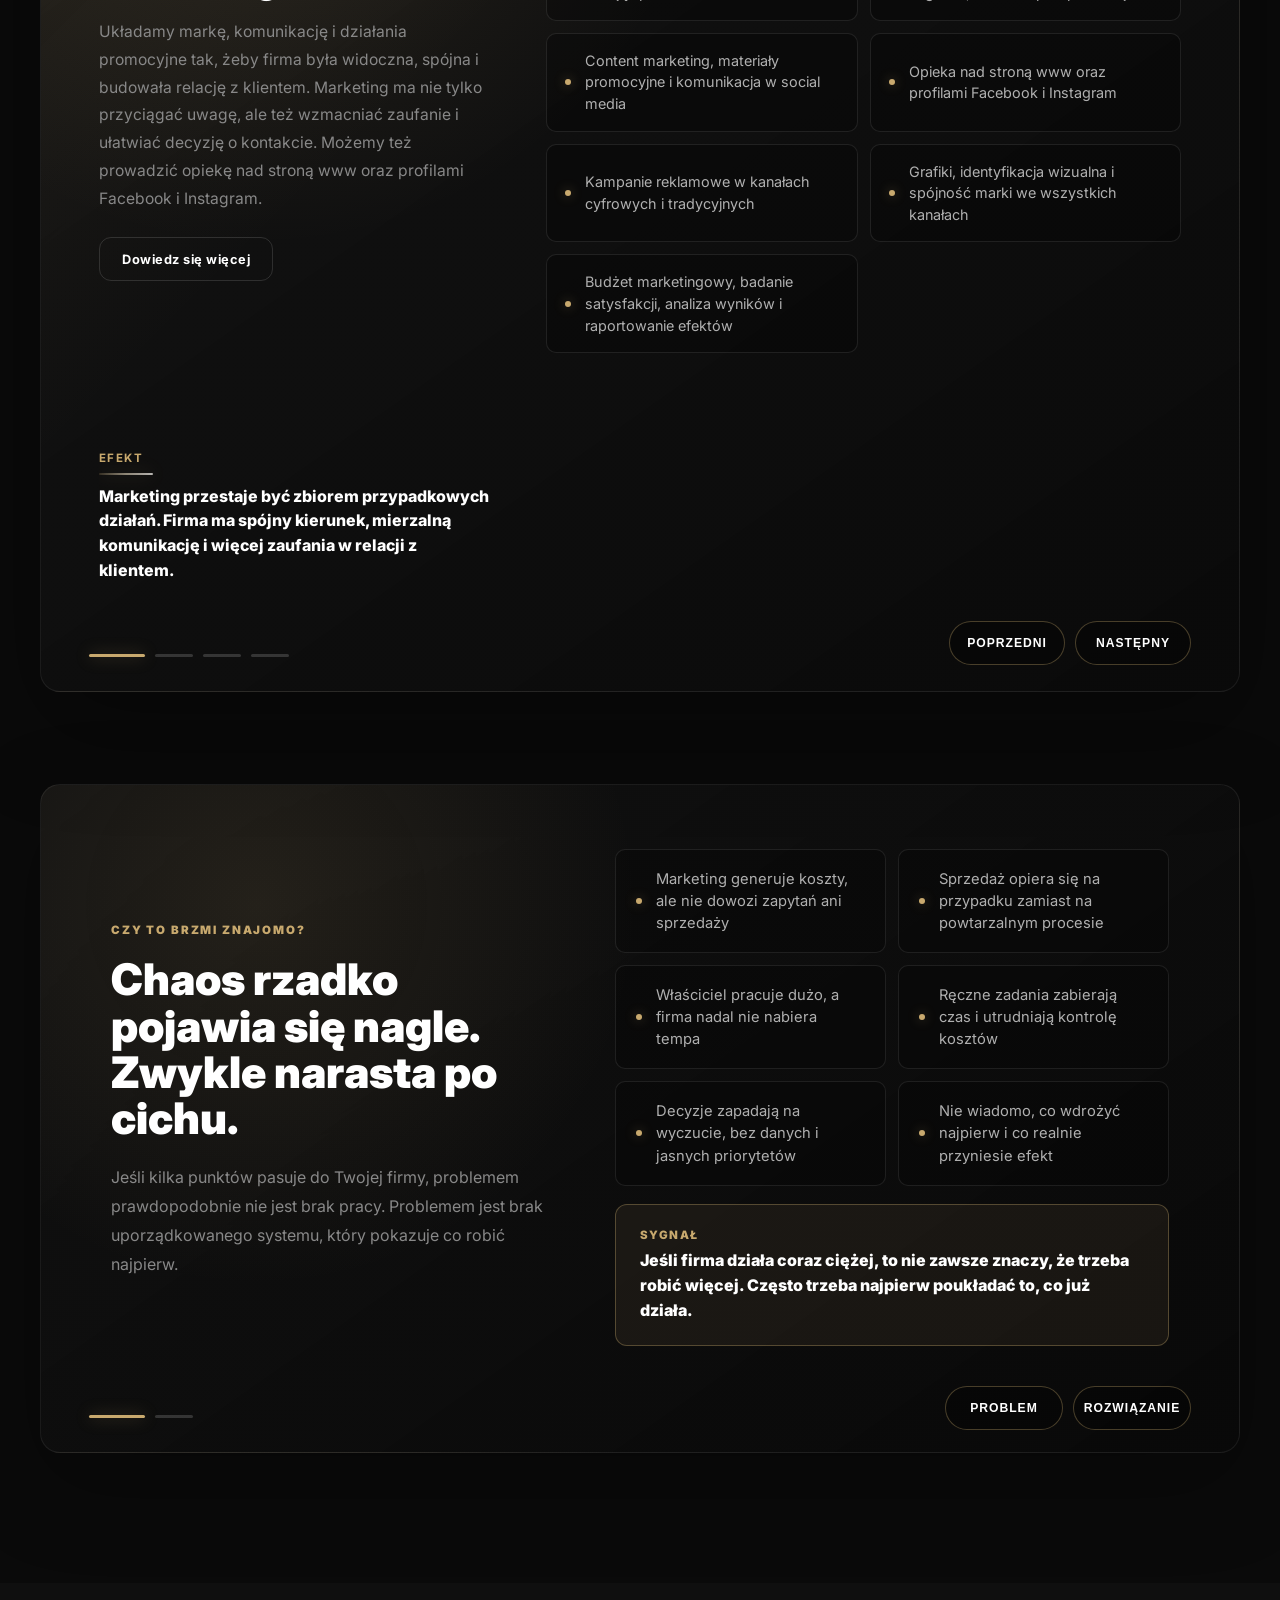
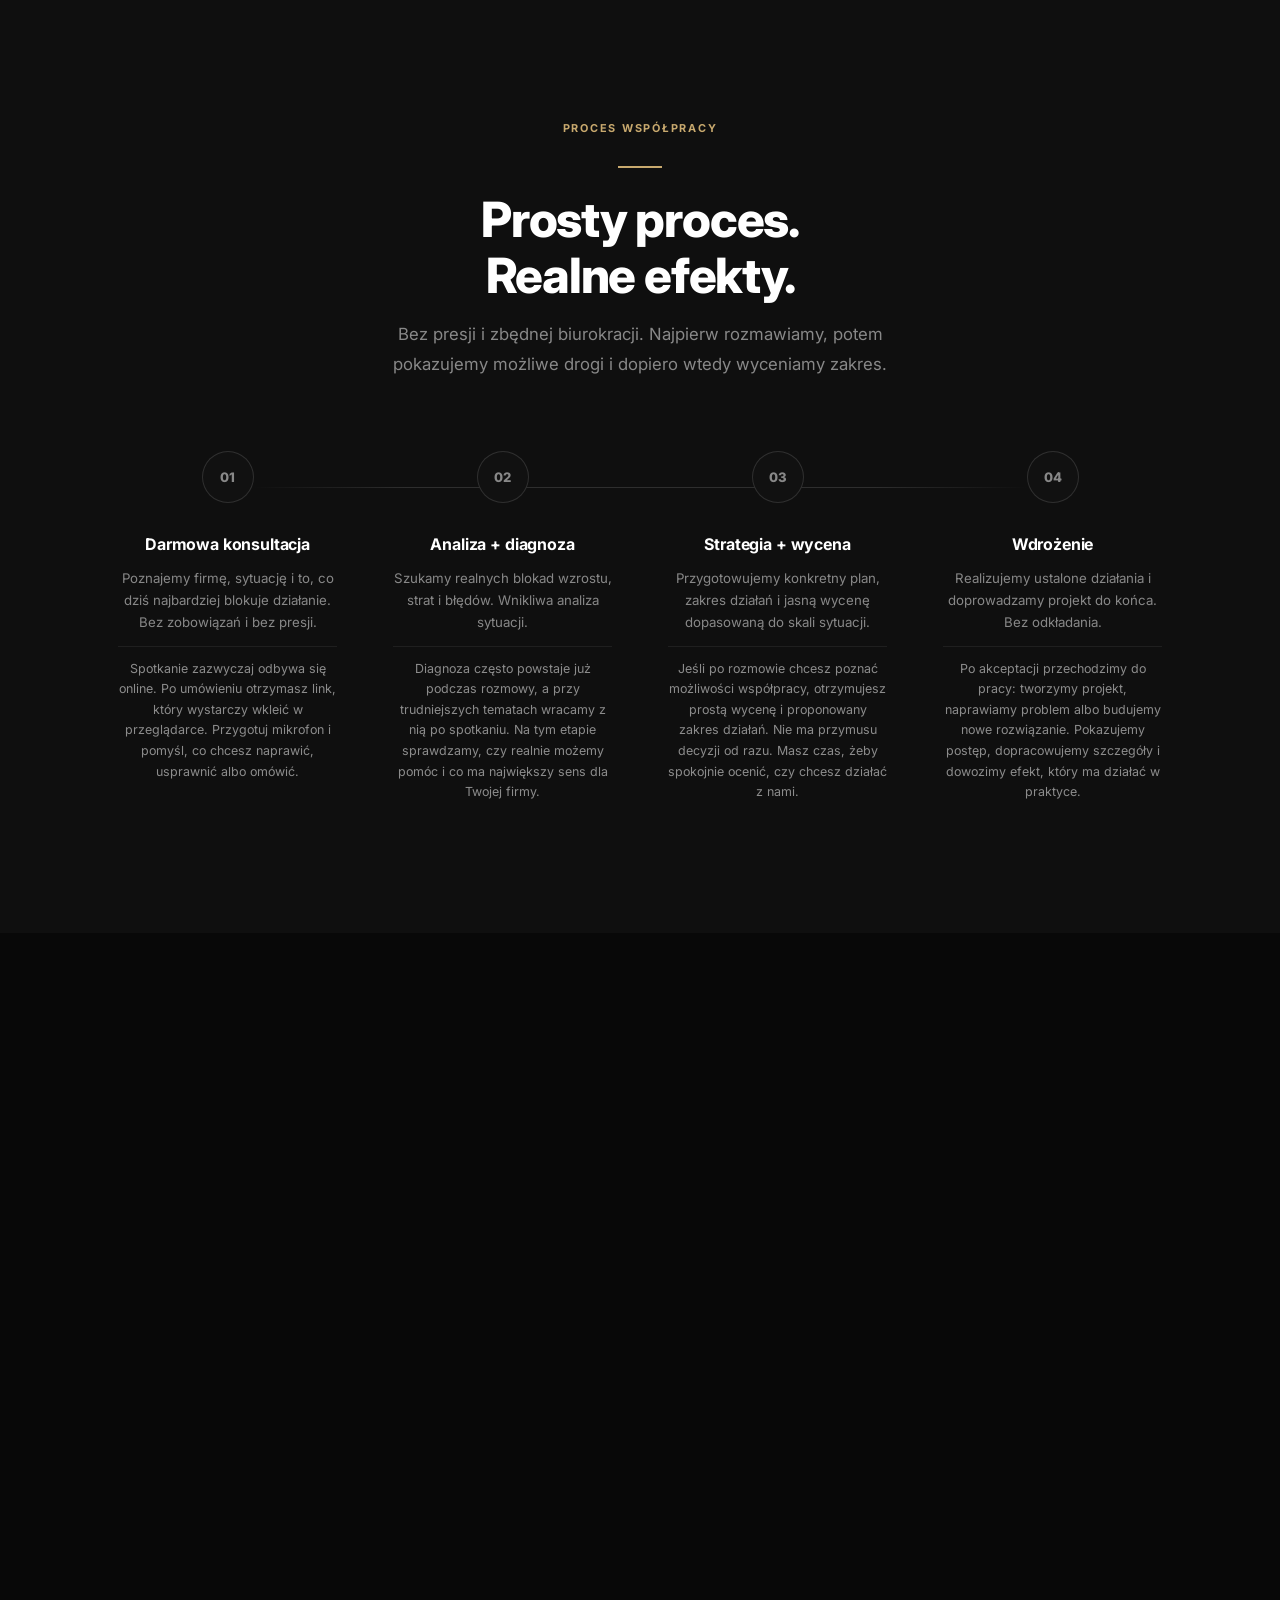
==== commit c7907355: "update: index, blog, sitemap + output/ screenshots Co-Authored-By: Claude Opus 4.7 <noreply@anthropi" ====
--- a/index.html
+++ b/index.html
@@ -1959,6 +1959,9 @@
       border-radius: 999px;
       background: rgba(200,169,110,0.82);
       box-shadow: 0 0 10px rgba(200,169,110,0.34);
+    }
+    .pkg-swipe-hint {
+      display: none;
     }
     #pakiety .pro-tier .bp-tier-price {
       font-size: 1.28rem;
@@ -2607,12 +2610,12 @@
       .hero { padding: 120px 18px 90px; }
       .hero-content { width: 100%; }
       .hero-badge {
-        font-size: 0.62rem;
-        padding: 7px 14px;
-        letter-spacing: 0.08em;
-        white-space: normal;
+        font-size: clamp(0.52rem, 2.25vw, 0.62rem);
+        padding: 7px 12px;
+        letter-spacing: 0.045em;
+        white-space: nowrap;
         text-align: center;
-        line-height: 1.4;
+        line-height: 1.2;
         max-width: 100%;
       }
       .hero-brand {
@@ -2720,8 +2723,8 @@
         bottom: calc(100% + 12px);
       }
       .hero-badge {
-        font-size: 0.58rem;
-        padding: 6px 12px;
+        font-size: clamp(0.5rem, 2.35vw, 0.58rem);
+        padding: 6px 10px;
         margin-bottom: 32px;
       }
       .service-showcase-title { font-size: clamp(1.4rem, 6.5vw, 2rem); }
@@ -2779,6 +2782,90 @@
       .bp-tier-detail { padding: 22px 18px; }
       .bp-tier { padding: 26px 22px; }
       .bp-tier-price { font-size: 1.4rem; }
+      #pakiety .oblock-right {
+        padding-left: 10px;
+        padding-right: 10px;
+        overflow: visible;
+      }
+      #pakiety .pkg-slider-wrap {
+        padding: 0;
+        overflow: visible;
+      }
+      #pakiety .bp-tiers {
+        gap: 12px;
+        padding: 0 0 12px;
+        scroll-padding-inline: 0;
+      }
+      #pakiety .bp-tier {
+        flex-basis: 100%;
+        width: 100%;
+        padding: 30px clamp(24px, 7vw, 34px);
+      }
+      #pakiety .bp-tier-list li {
+        font-size: 0.78rem;
+        line-height: 1.52;
+      }
+      #pakiety .bp-tier-badge {
+        max-width: 100%;
+        white-space: normal;
+        line-height: 1.35;
+      }
+      #pakiety .pkg-highlights {
+        gap: 8px;
+      }
+      #pakiety .pkg-highlight {
+        max-width: 100%;
+        overflow-wrap: anywhere;
+        word-break: normal;
+      }
+      #pakiety .pkg-slider-btn {
+        display: none !important;
+      }
+      #pakiety .bp-tier:first-child .pkg-swipe-hint {
+        display: inline-flex;
+        align-items: center;
+        gap: 9px;
+        width: fit-content;
+        max-width: 100%;
+        margin: -4px 0 18px;
+        padding: 8px 11px;
+        border: 1px solid rgba(200,169,110,0.22);
+        border-radius: 999px;
+        background: rgba(255,255,255,0.035);
+        color: rgba(246,246,246,0.72);
+        font-size: 0.64rem;
+        font-weight: 850;
+        letter-spacing: 0.08em;
+        line-height: 1.2;
+        text-transform: uppercase;
+      }
+      #pakiety .bp-tier:first-child .pkg-swipe-hint::before {
+        content: "";
+        width: 18px;
+        height: 18px;
+        border-radius: 999px;
+        border: 1px solid rgba(200,169,110,0.45);
+        background:
+          radial-gradient(circle at 50% 50%, rgba(200,169,110,0.8) 0 2px, transparent 3px),
+          rgba(200,169,110,0.08);
+        animation: swipeDotRight 1.65s ease-in-out infinite;
+      }
+      #pakiety .bp-tier:first-child .pkg-swipe-hint::after {
+        content: "›";
+        color: var(--accent);
+        font-size: 1.05rem;
+        line-height: 1;
+        animation: swipeArrowRight 1.65s ease-in-out infinite;
+      }
+      #pakiety .oblock-right > .btn {
+        min-height: 46px;
+        width: 100%;
+        padding: 12px 14px;
+        white-space: normal;
+        text-align: center;
+        line-height: 1.25;
+        overflow-wrap: anywhere;
+      }
       footer { gap: 14px; padding: 32px 16px; }
       .footer-copy { font-size: 0.7rem; }
       @keyframes heroBrandIntro {
@@ -2809,7 +2896,7 @@
         letter-spacing: 0.02em;
       }
       .hero-welcome { font-size: 1rem; bottom: calc(100% + 10px); }
-      .hero-badge { font-size: 0.55rem; padding: 5px 10px; letter-spacing: 0.06em; }
+      .hero-badge { font-size: clamp(0.47rem, 2.25vw, 0.55rem); padding: 5px 8px; letter-spacing: 0.035em; }
       .hero-motto { font-size: 0.88rem; }
       .hero-motto-2 { font-size: 0.82rem; }
       .hero-desc { font-size: 0.85rem; }
@@ -2823,6 +2910,26 @@
       .story-title { font-size: 1.4rem; }
       .fcta-box { padding: 36px 16px; }
       .bp-tier { padding: 22px 18px; }
+      #pakiety .oblock-right {
+        padding-left: 8px;
+        padding-right: 8px;
+      }
+      #pakiety .bp-tier {
+        padding: 28px 24px;
+      }
+      #pakiety .pkg-slider-btn {
+        display: none !important;
+      }
+    }
+
+    @keyframes swipeDotRight {
+      0%, 100% { transform: translateX(0); opacity: 0.55; }
+      45% { transform: translateX(9px); opacity: 1; }
+    }
+
+    @keyframes swipeArrowRight {
+      0%, 100% { transform: translateX(0); opacity: 0.45; }
+      45% { transform: translateX(5px); opacity: 1; }
     }
 
     /* ════════════════════════════════════════════════════════════
@@ -2928,7 +3035,7 @@
   <!-- ══ HERO ══ -->
   <section class="hero">
     <div class="hero-content">
-      <div class="hero-badge">Consulting · Marketing · Automatyzacja · Strony WWW</div>
+      <div class="hero-badge">Consulting · Marketing · Automatyzacja · Strony&nbsp;WWW</div>
 
       <div class="hero-brand-group">
         <div class="hero-welcome" aria-hidden="true">Witaj w</div>
@@ -3469,6 +3576,7 @@
                       <span class="pkg-highlight">Darmowy podgląd strony</span>
                       <span class="pkg-highlight">Mini automatyzacja</span>
                     </div>
+                    <div class="pkg-swipe-hint" aria-hidden="true">Przesuń w prawo</div>
                     <ul class="bp-tier-list">
                       <li>Dla małych i średnich firm, które chcą profesjonalnie zaprezentować ofertę i ułatwić klientom szybki kontakt</li>
                       <li>Dobry wybór także dla osób, które chcą odświeżyć swoją aktualną stronę internetową</li>
@@ -4584,7 +4692,8 @@
 function scrollPkgSlider(direction) {
   if (!pkgSlider) return;
   const slide = pkgSlider.querySelector('.bp-tier');
-  const slideWidth = slide ? slide.getBoundingClientRect().width + 16 : pkgSlider.clientWidth;
+  const gap = parseFloat(getComputedStyle(pkgSlider).columnGap || getComputedStyle(pkgSlider).gap) || 16;
+  const slideWidth = slide ? slide.getBoundingClientRect().width + gap : pkgSlider.clientWidth;
   pkgSlider.scrollBy({ left: direction * slideWidth, behavior: 'smooth' });
 }
 
